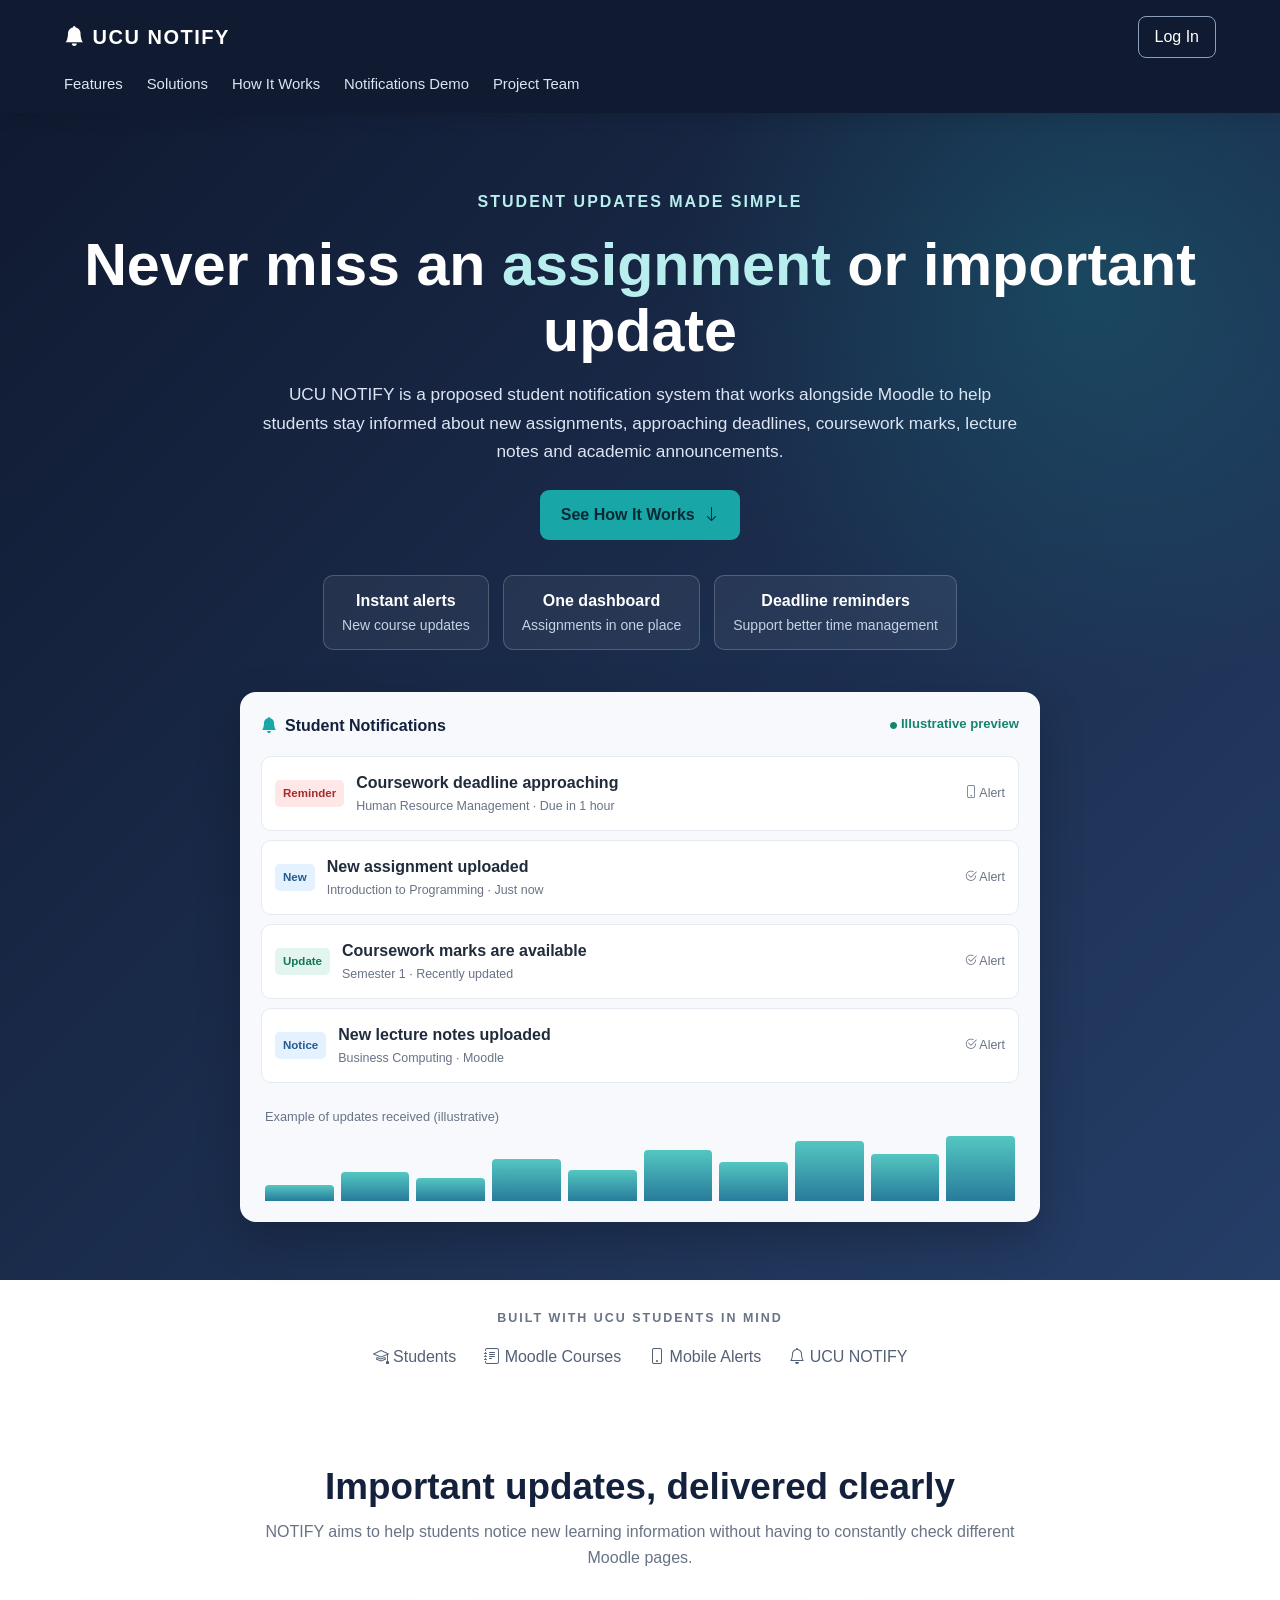
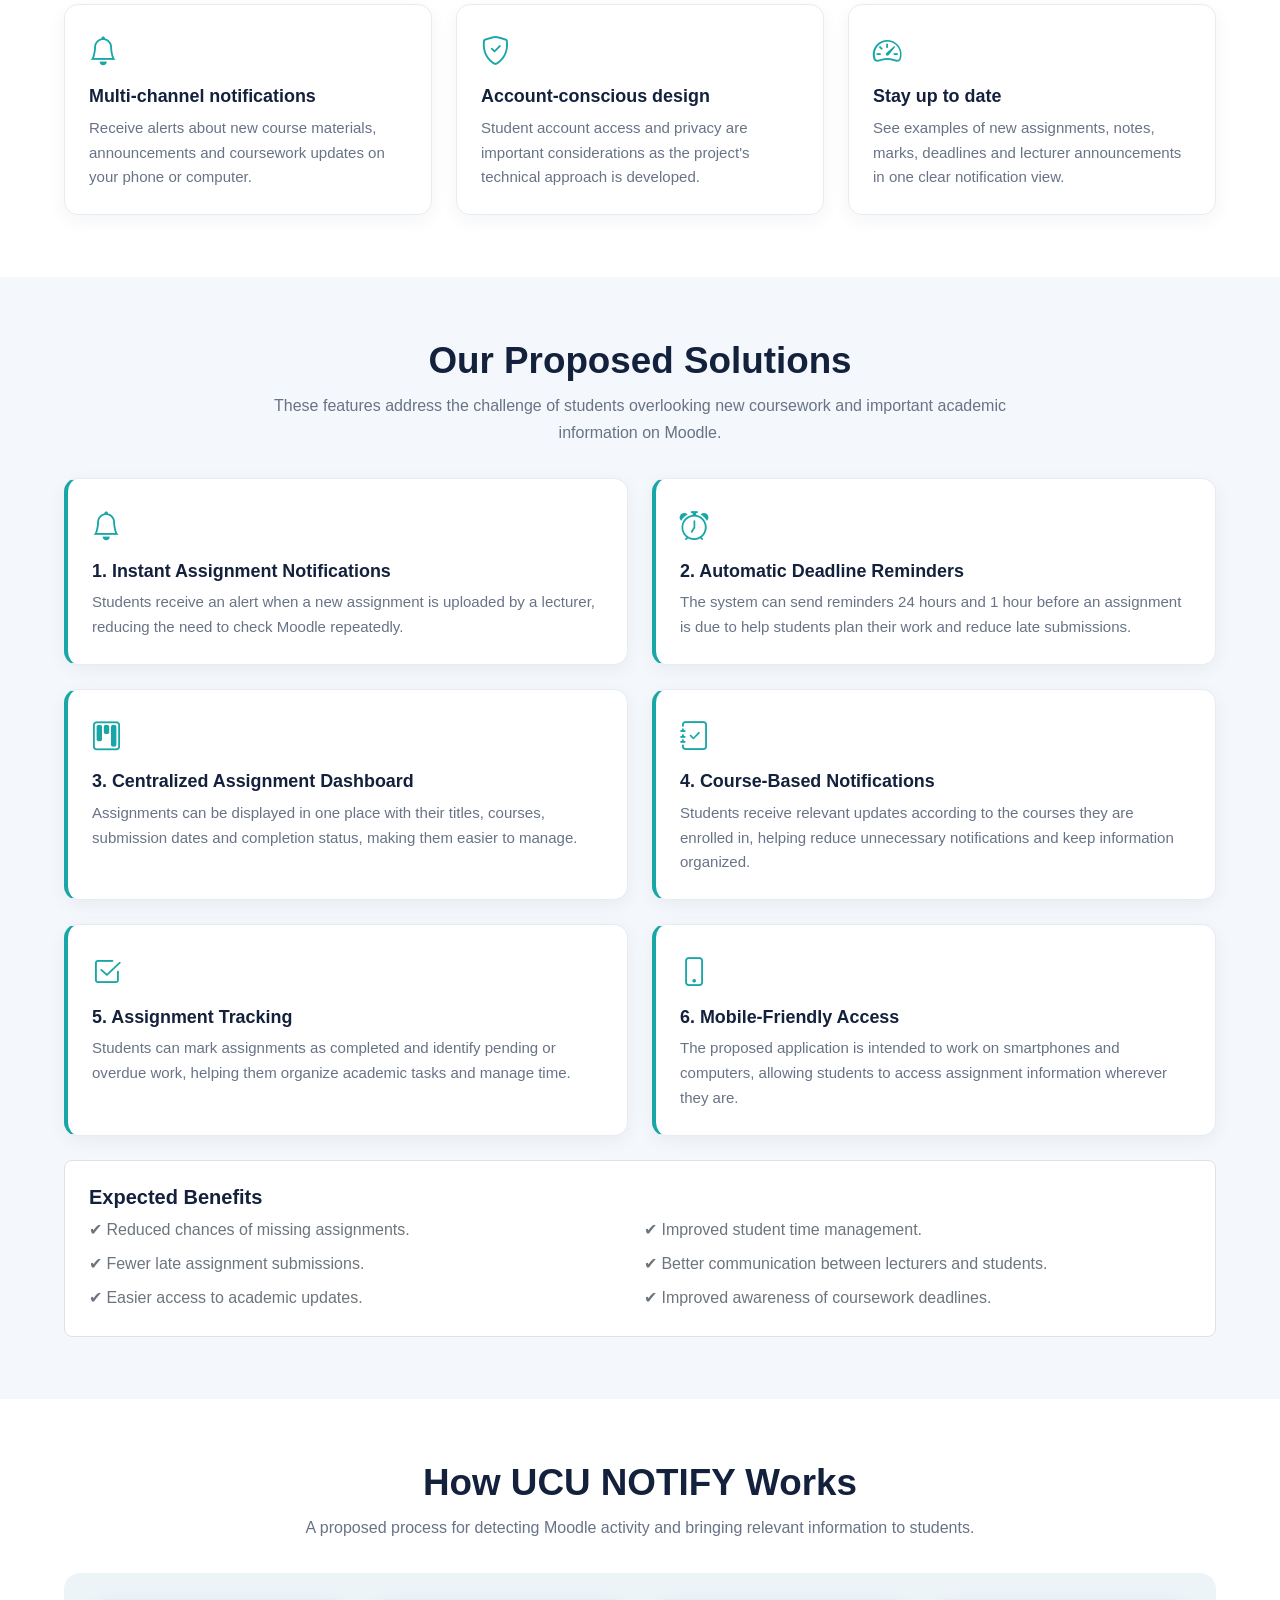
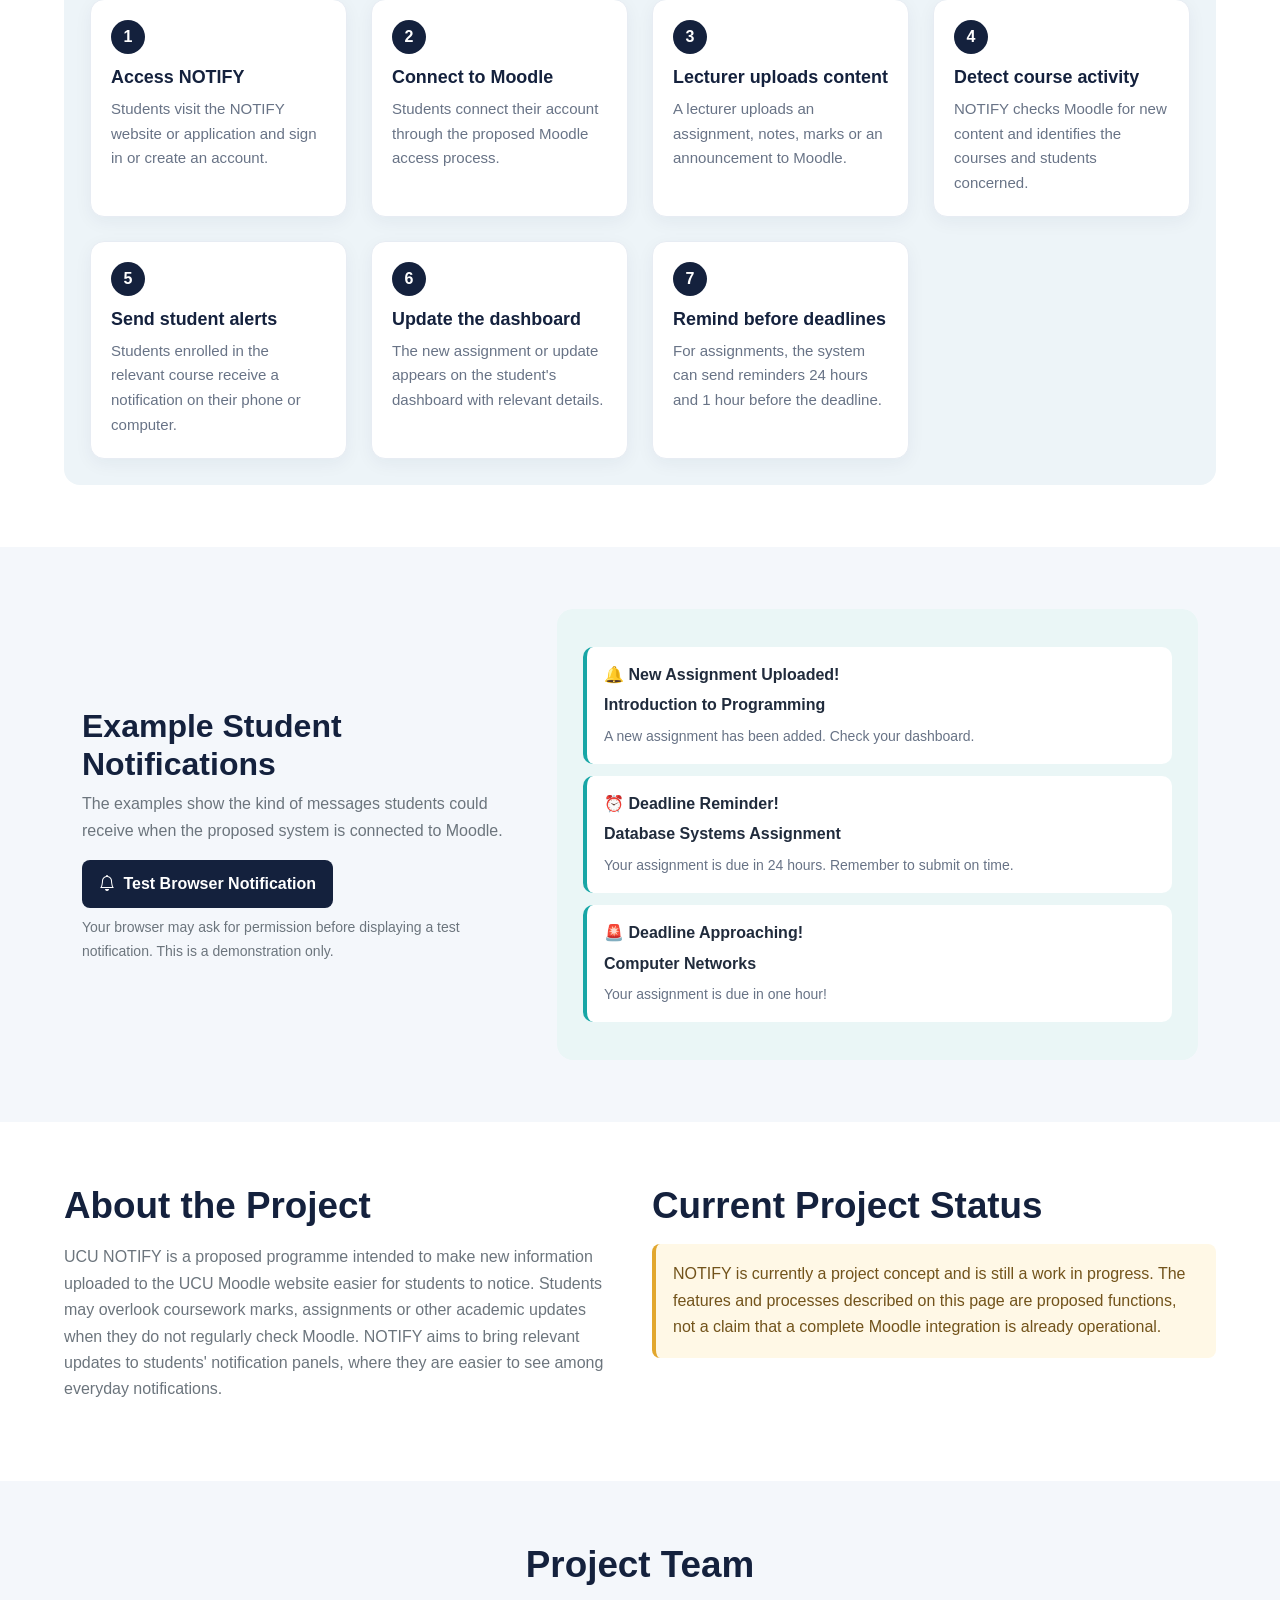
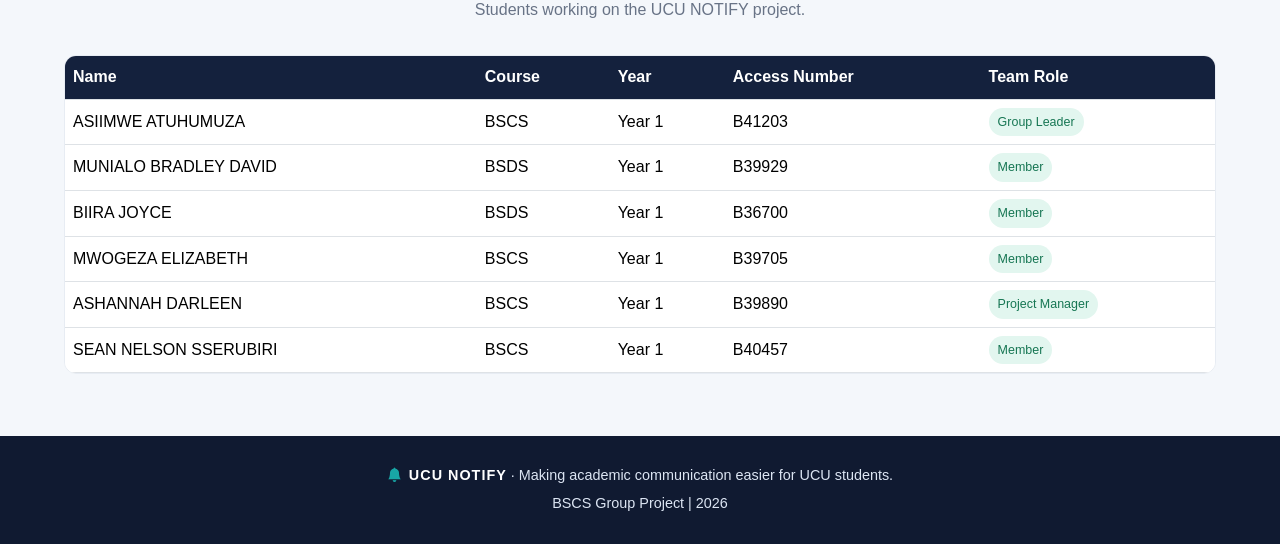
==== index.html @ d93206e1 "Revise index.html for project Updated the title and description meta tags, added new styles, and mod" ====
<!DOCTYPE html>
<html lang="en">
<head>
  <meta charset="UTF-8">
  <meta name="viewport" content="width=device-width, initial-scale=1.0">
  <meta name="description" content="UCU NOTIFY helps students stay informed about Moodle assignments, deadlines and academic updates.">
  <title>UCU NOTIFY | Student Updates</title>
  <link href="https://cdn.jsdelivr.net/npm/bootstrap@5.3.3/dist/css/bootstrap.min.css" rel="stylesheet">
  <link rel="stylesheet" href="https://cdn.jsdelivr.net/npm/bootstrap-icons@1.11.3/font/bootstrap-icons.min.css">
  <style>
    :root {
      --navy: #14213d;
      --navy-deep: #101a31;
      --teal: #18a6a6;
      --teal-light: #b9eeee;
      --purple: #6d4bd1;
      --ink: #202b3c;
      --muted: #687386;
      --pale: #f4f7fb;
      --white: #fff;
    }
    * { box-sizing: border-box; }
    html { scroll-behavior: smooth; }
    body {
      margin: 0;
      color: var(--ink);
      background: #fff;
      font-family: Arial, Helvetica, sans-serif;
      line-height: 1.65;
    }
    a { text-decoration: none; }
    .notify-nav {
      background: var(--navy-deep);
      color: white;
      padding: 16px max(5%, calc((100% - 1180px)/2));
      position: sticky;
      top: 0;
      z-index: 20;
      box-shadow: 0 4px 18px rgba(0,0,0,.12);
    }
    .brand { color: white; font-weight: 800; letter-spacing: 1.5px; font-size: 1.25rem; }
    .brand:hover { color: var(--teal-light); }
    .nav-links { display: flex; flex-wrap: wrap; gap: 8px 24px; padding-top: 13px; }
    .nav-links a { color: #dce5f3; font-size: .93rem; }
    .nav-links a:hover { color: var(--teal-light); }
    .login-button { color: white; border: 1px solid #8ca0bd; border-radius: 8px; }
    .login-button:hover { background: white; color: var(--navy); }
    .hero {
      color: white;
      padding: 76px 5% 58px;
      background: radial-gradient(circle at 85% 15%, rgba(24,166,166,.22), transparent 28%),
                  linear-gradient(135deg, var(--navy-deep), #253e67);
    }
    .hero h1 { font-size: clamp(2.2rem, 5vw, 3.7rem); font-weight: 800; line-height: 1.12; }
    .hero h1 span { color: var(--teal-light); }
    .hero-copy { max-width: 760px; color: #dce5f3; font-size: 1.08rem; }
    .hero-cta { background: var(--teal); color: #062a35; font-weight: 700; border-radius: 9px; padding: 12px 20px; }
    .hero-cta:hover { background: #8ce0df; color: #062a35; }
    .stats { display: flex; justify-content: center; flex-wrap: wrap; gap: 14px; margin-top: 35px; }
    .stat { min-width: 155px; padding: 12px 18px; border: 1px solid rgba(255,255,255,.2); border-radius: 10px; background: rgba(255,255,255,.06); }
    .stat strong, .stat small { display: block; }
    .stat small { color: #c5d2e4; }
    .dashboard {
      max-width: 800px; margin: 42px auto 0; padding: 20px; text-align: left;
      border: 1px solid rgba(255,255,255,.2); border-radius: 16px;
      background: #f7f9fc; color: var(--ink); box-shadow: 0 18px 45px rgba(0,0,0,.22);
    }
    .dashboard-top { display: flex; justify-content: space-between; gap: 12px; flex-wrap: wrap; margin-bottom: 16px; font-weight: 700; }
    .dashboard-title { color: var(--navy); }
    .healthy { color: #16856f; font-size: .82rem; }
    .alert-card { display: flex; align-items: center; gap: 12px; padding: 13px; margin: 9px 0; background: white; border: 1px solid #e6ebf2; border-radius: 10px; }
    .alert-badge { flex: 0 0 auto; padding: 4px 8px; border-radius: 5px; font-size: .72rem; font-weight: 700; }
    .badge-critical { background: #ffe7e7; color: #a52a2a; }
    .badge-info { background: #e4f1ff; color: #245b91; }
    .badge-new { background: #e2f6ef; color: #167653; }
    .alert-content { flex: 1; min-width: 0; }
    .alert-content strong, .alert-content small { display: block; }
    .alert-content small, .delivered { color: var(--muted); font-size: .78rem; }
    .chart-box { padding: 14px 4px 0; }
    .chart-label { color: var(--muted); font-size: .8rem; }
    .chart { height: 65px; display: flex; align-items: end; gap: 7px; margin-top: 9px; }
    .chart span { flex: 1; background: linear-gradient(180deg, #54c7c1, #277b9b); border-radius: 4px 4px 0 0; }
    .trusted { text-align: center; color: var(--muted); font-size: .78rem; letter-spacing: 2px; font-weight: 700; padding: 28px 10px 8px; }
    .trusted-logos { display: flex; justify-content: center; flex-wrap: wrap; gap: 28px; padding: 8px 15px 32px; color: #536176; }
    .section { padding: 62px 5%; }
    .section.alt { background: var(--pale); }
    .section-heading { max-width: 800px; margin: 0 auto 32px; text-align: center; }
    .section-heading h2 { color: var(--navy); font-weight: 800; font-size: clamp(1.7rem, 3vw, 2.3rem); }
    .section-heading p { color: var(--muted); margin: 10px auto 0; }
    .feature-card, .solution-card, .step-card {
      height: 100%; background: white; padding: 24px; border-radius: 14px;
      border: 1px solid #e7ecf3; box-shadow: 0 5px 18px rgba(22,40,70,.05);
    }
    .feature-icon, .solution-icon { color: var(--teal); font-size: 1.8rem; margin-bottom: 10px; }
    .feature-card h3, .solution-card h3, .step-card h3 { color: var(--navy); font-size: 1.12rem; font-weight: 700; }
    .feature-card p, .solution-card p, .step-card p { color: var(--muted); font-size: .94rem; margin-bottom: 0; }
    .solution-card { border-left: 4px solid var(--teal); }
    .how-panel { background: #edf4f8; border-radius: 16px; padding: 26px; }
    .step-card { padding: 20px; }
    .step-number { width: 34px; height: 34px; display: grid; place-items: center; border-radius: 50%; background: var(--navy); color: white; font-weight: 700; margin-bottom: 13px; }
    .demo-panel { background: #eaf6f6; padding: 26px; border-radius: 16px; }
    .demo-panel h2 { color: var(--navy); font-weight: 800; }
    .notification { background: white; padding: 15px 17px; border-radius: 10px; margin: 12px 0; border-left: 4px solid var(--teal); }
    .notification p { margin: 4px 0; font-weight: 700; }
    .notification small { color: var(--muted); }
    .demo-button { background: var(--navy); color: white; border: 0; border-radius: 8px; padding: 11px 17px; font-weight: 700; }
    .demo-button:hover { background: var(--teal); color: #082a34; }
    .current-note { background: #fff8e6; border-left: 4px solid #e2a72e; border-radius: 8px; padding: 17px; color: #72531b; }
    .student-table { background: white; border-radius: 12px; overflow: hidden; border: 1px solid #e7ecf3; }
    .student-table thead th { background: var(--navy); color: white; white-space: nowrap; }
    .status-pill { display: inline-block; padding: 4px 9px; background: #e2f6ef; color: #167653; border-radius: 20px; font-size: .78rem; }
    footer { background: var(--navy-deep); color: #dce5f3; text-align: center; padding: 28px 5%; font-size: .9rem; }
    footer strong { color: white; letter-spacing: 1px; }
    @media (max-width: 600px) {
      .notify-nav { position: static; }
      .nav-links { gap: 8px 14px; }
      .hero { padding-top: 52px; }
      .alert-card { align-items: flex-start; }
      .delivered { display: none; }
      .dashboard { padding: 13px; }
    }
  </style>
</head>
<body>
  <header class="notify-nav">
    <div class="d-flex justify-content-between align-items-center flex-wrap gap-2">
      <a class="brand" href="#" aria-label="Notify home"><i class="bi bi-bell-fill"></i> UCU NOTIFY</a>
      <div class="nav-actions d-flex gap-2">
        <a href="login.html" class="btn login-button px-3 py-2">Log In</a>
      </div>
    </div>
    <nav aria-label="Main navigation">
      <ul class="nav-links list-unstyled mb-0">
        <li><a href="#features">Features</a></li>
        <li><a href="#solutions">Solutions</a></li>
        <li><a href="#how-it-works">How It Works</a></li>
        <li><a href="#notifications">Notifications Demo</a></li>
        <li><a href="#team">Project Team</a></li>
      </ul>
    </nav>
  </header>

  <main>
    <section class="hero text-center">
      <div class="container">
        <p class="text-uppercase fw-bold mb-3" style="color:var(--teal-light);letter-spacing:2px;">Student updates made simple</p>
        <h1>Never miss an <span>assignment</span> or important update</h1>
        <p class="hero-copy mt-3 mx-auto">UCU NOTIFY is a proposed student notification system that works alongside Moodle to help students stay informed about new assignments, approaching deadlines, coursework marks, lecture notes and academic announcements.</p>
        <div class="d-flex flex-wrap gap-3 mt-4 justify-content-center">
          <a href="#how-it-works" class="btn hero-cta">See How It Works <i class="bi bi-arrow-down ms-1"></i></a>
        </div>
        <div class="stats">
          <div class="stat"><strong>Instant alerts</strong><small>New course updates</small></div>
          <div class="stat"><strong>One dashboard</strong><small>Assignments in one place</small></div>
          <div class="stat"><strong>Deadline reminders</strong><small>Support better time management</small></div>
        </div>

        <div class="dashboard" aria-label="Illustrative student notifications dashboard">
          <div class="dashboard-top">
            <span class="dashboard-title"><i class="bi bi-bell-fill me-2" style="color:var(--teal);"></i>Student Notifications</span>
            <span class="healthy"><i class="bi bi-circle-fill" style="font-size:7px;"></i> Illustrative preview</span>
          </div>
          <div class="alert-card">
            <span class="alert-badge badge-critical">Reminder</span>
            <div class="alert-content"><strong>Coursework deadline approaching</strong><small>Human Resource Management · Due in 1 hour</small></div>
            <span class="delivered"><i class="bi bi-phone"></i> Alert</span>
          </div>
          <div class="alert-card">
            <span class="alert-badge badge-info">New</span>
            <div class="alert-content"><strong>New assignment uploaded</strong><small>Introduction to Programming · Just now</small></div>
            <span class="delivered"><i class="bi bi-check2-circle"></i> Alert</span>
          </div>
          <div class="alert-card">
            <span class="alert-badge badge-new">Update</span>
            <div class="alert-content"><strong>Coursework marks are available</strong><small>Semester 1 · Recently updated</small></div>
            <span class="delivered"><i class="bi bi-check2-circle"></i> Alert</span>
          </div>
          <div class="alert-card">
            <span class="alert-badge badge-info">Notice</span>
            <div class="alert-content"><strong>New lecture notes uploaded</strong><small>Business Computing · Moodle</small></div>
            <span class="delivered"><i class="bi bi-check2-circle"></i> Alert</span>
          </div>
          <div class="chart-box">
            <div class="chart-label">Example of updates received (illustrative)</div>
            <div class="chart" aria-hidden="true">
              <span style="height:25%"></span><span style="height:45%"></span><span style="height:35%"></span><span style="height:65%"></span><span style="height:48%"></span><span style="height:78%"></span><span style="height:60%"></span><span style="height:92%"></span><span style="height:72%"></span><span style="height:100%"></span>
            </div>
          </div>
        </div>
      </div>
    </section>

    <div class="trusted">BUILT WITH UCU STUDENTS IN MIND</div>
    <div class="trusted-logos">
      <span><i class="bi bi-mortarboard"></i> Students</span>
      <span><i class="bi bi-journal-text"></i> Moodle Courses</span>
      <span><i class="bi bi-phone"></i> Mobile Alerts</span>
      <span><i class="bi bi-bell"></i> UCU NOTIFY</span>
    </div>

    <section class="section" id="features">
      <div class="section-heading">
        <h2>Important updates, delivered clearly</h2>
        <p>NOTIFY aims to help students notice new learning information without having to constantly check different Moodle pages.</p>
      </div>
      <div class="row g-4">
        <div class="col-md-4"><article class="feature-card"><div class="feature-icon"><i class="bi bi-bell"></i></div><h3>Multi-channel notifications</h3><p>Receive alerts about new course materials, announcements and coursework updates on your phone or computer.</p></article></div>
        <div class="col-md-4"><article class="feature-card"><div class="feature-icon"><i class="bi bi-shield-check"></i></div><h3>Account-conscious design</h3><p>Student account access and privacy are important considerations as the project's technical approach is developed.</p></article></div>
        <div class="col-md-4"><article class="feature-card"><div class="feature-icon"><i class="bi bi-speedometer2"></i></div><h3>Stay up to date</h3><p>See examples of new assignments, notes, marks, deadlines and lecturer announcements in one clear notification view.</p></article></div>
      </div>
    </section>

    <section class="section alt" id="solutions">
      <div class="section-heading">
        <h2>Our Proposed Solutions</h2>
        <p>These features address the challenge of students overlooking new coursework and important academic information on Moodle.</p>
      </div>
      <div class="row g-4">
        <div class="col-md-6"><article class="solution-card"><div class="solution-icon"><i class="bi bi-bell"></i></div><h3>1. Instant Assignment Notifications</h3><p>Students receive an alert when a new assignment is uploaded by a lecturer, reducing the need to check Moodle repeatedly.</p></article></div>
        <div class="col-md-6"><article class="solution-card"><div class="solution-icon"><i class="bi bi-alarm"></i></div><h3>2. Automatic Deadline Reminders</h3><p>The system can send reminders 24 hours and 1 hour before an assignment is due to help students plan their work and reduce late submissions.</p></article></div>
        <div class="col-md-6"><article class="solution-card"><div class="solution-icon"><i class="bi bi-kanban"></i></div><h3>3. Centralized Assignment Dashboard</h3><p>Assignments can be displayed in one place with their titles, courses, submission dates and completion status, making them easier to manage.</p></article></div>
        <div class="col-md-6"><article class="solution-card"><div class="solution-icon"><i class="bi bi-journal-check"></i></div><h3>4. Course-Based Notifications</h3><p>Students receive relevant updates according to the courses they are enrolled in, helping reduce unnecessary notifications and keep information organized.</p></article></div>
        <div class="col-md-6"><article class="solution-card"><div class="solution-icon"><i class="bi bi-check2-square"></i></div><h3>5. Assignment Tracking</h3><p>Students can mark assignments as completed and identify pending or overdue work, helping them organize academic tasks and manage time.</p></article></div>
        <div class="col-md-6"><article class="solution-card"><div class="solution-icon"><i class="bi bi-phone"></i></div><h3>6. Mobile-Friendly Access</h3><p>The proposed application is intended to work on smartphones and computers, allowing students to access assignment information wherever they are.</p></article></div>
      </div>
      <div class="mt-4 p-4 rounded-3 bg-white border">
        <h3 class="h5 fw-bold" style="color:var(--navy)">Expected Benefits</h3>
        <div class="row g-2 text-secondary">
          <div class="col-md-6">✔ Reduced chances of missing assignments.</div>
          <div class="col-md-6">✔ Improved student time management.</div>
          <div class="col-md-6">✔ Fewer late assignment submissions.</div>
          <div class="col-md-6">✔ Better communication between lecturers and students.</div>
          <div class="col-md-6">✔ Easier access to academic updates.</div>
          <div class="col-md-6">✔ Improved awareness of coursework deadlines.</div>
        </div>
      </div>
    </section>

    <section class="section" id="how-it-works">
      <div class="section-heading">
        <h2>How UCU NOTIFY Works</h2>
        <p>A proposed process for detecting Moodle activity and bringing relevant information to students.</p>
      </div>
      <div class="how-panel">
        <div class="row g-4">
          <div class="col-md-4 col-lg-3"><div class="step-card"><div class="step-number">1</div><h3>Access NOTIFY</h3><p>Students visit the NOTIFY website or application and sign in or create an account.</p></div></div>
          <div class="col-md-4 col-lg-3"><div class="step-card"><div class="step-number">2</div><h3>Connect to Moodle</h3><p>Students connect their account through the proposed Moodle access process.</p></div></div>
          <div class="col-md-4 col-lg-3"><div class="step-card"><div class="step-number">3</div><h3>Lecturer uploads content</h3><p>A lecturer uploads an assignment, notes, marks or an announcement to Moodle.</p></div></div>
          <div class="col-md-4 col-lg-3"><div class="step-card"><div class="step-number">4</div><h3>Detect course activity</h3><p>NOTIFY checks Moodle for new content and identifies the courses and students concerned.</p></div></div>
          <div class="col-md-4 col-lg-3"><div class="step-card"><div class="step-number">5</div><h3>Send student alerts</h3><p>Students enrolled in the relevant course receive a notification on their phone or computer.</p></div></div>
          <div class="col-md-4 col-lg-3"><div class="step-card"><div class="step-number">6</div><h3>Update the dashboard</h3><p>The new assignment or update appears on the student's dashboard with relevant details.</p></div></div>
          <div class="col-md-4 col-lg-3"><div class="step-card"><div class="step-number">7</div><h3>Remind before deadlines</h3><p>For assignments, the system can send reminders 24 hours and 1 hour before the deadline.</p></div></div>
        </div>
      </div>
    </section>

    <section class="section alt" id="notifications">
      <div class="container">
        <div class="row g-4 align-items-center">
          <div class="col-lg-5">
            <h2 class="fw-bold" style="color:var(--navy)">Example Student Notifications</h2>
            <p class="text-secondary">The examples show the kind of messages students could receive when the proposed system is connected to Moodle.</p>
            <button class="demo-button" type="button" onclick="testNotification()"><i class="bi bi-bell me-1"></i> Test Browser Notification</button>
            <p class="small text-secondary mt-2 mb-0">Your browser may ask for permission before displaying a test notification. This is a demonstration only.</p>
          </div>
          <div class="col-lg-7">
            <div class="demo-panel">
              <div class="notification"><strong>🔔 New Assignment Uploaded!</strong><p>Introduction to Programming</p><small>A new assignment has been added. Check your dashboard.</small></div>
              <div class="notification"><strong>⏰ Deadline Reminder!</strong><p>Database Systems Assignment</p><small>Your assignment is due in 24 hours. Remember to submit on time.</small></div>
              <div class="notification"><strong>🚨 Deadline Approaching!</strong><p>Computer Networks</p><small>Your assignment is due in one hour!</small></div>
            </div>
          </div>
        </div>
      </div>
    </section>

    <section class="section" id="about">
      <div class="row g-4 align-items-start">
        <div class="col-lg-6">
          <div class="section-heading text-start mb-3"><h2>About the Project</h2></div>
          <p class="text-secondary">UCU NOTIFY is a proposed programme intended to make new information uploaded to the UCU Moodle website easier for students to notice. Students may overlook coursework marks, assignments or other academic updates when they do not regularly check Moodle. NOTIFY aims to bring relevant updates to students' notification panels, where they are easier to see among everyday notifications.</p>
        </div>
        <div class="col-lg-6">
          <div class="section-heading text-start mb-3"><h2>Current Project Status</h2></div>
          <div class="current-note">NOTIFY is currently a project concept and is still a work in progress. The features and processes described on this page are proposed functions, not a claim that a complete Moodle integration is already operational.</div>
        </div>
      </div>
    </section>

    <section class="section alt" id="team">
      <div class="section-heading"><h2>Project Team</h2><p>Students working on the UCU NOTIFY project.</p></div>
      <div class="student-table table-responsive">
        <table class="table table-hover align-middle mb-0">
          <thead><tr><th>Name</th><th>Course</th><th>Year</th><th>Access Number</th><th>Team Role</th></tr></thead>
          <tbody>
            <tr><td>ASIIMWE ATUHUMUZA</td><td>BSCS</td><td>Year 1</td><td>B41203</td><td><span class="status-pill">Group Leader</span></td></tr>
            <tr><td>MUNIALO BRADLEY DAVID</td><td>BSDS</td><td>Year 1</td><td>B39929</td><td><span class="status-pill">Member</span></td></tr>
            <tr><td>BIIRA JOYCE</td><td>BSDS</td><td>Year 1</td><td>B36700</td><td><span class="status-pill">Member</span></td></tr>
            <tr><td>MWOGEZA ELIZABETH</td><td>BSCS</td><td>Year 1</td><td>B39705</td><td><span class="status-pill">Member</span></td></tr>
            <tr><td>ASHANNAH DARLEEN</td><td>BSCS</td><td>Year 1</td><td>B39890</td><td><span class="status-pill">Project Manager</span></td></tr>
            <tr><td>SEAN NELSON SSERUBIRI</td><td>BSCS</td><td>Year 1</td><td>B40457</td><td><span class="status-pill">Member</span></td></tr>
          </tbody>
        </table>
      </div>
    </section>
  </main>

  <footer>
    <p class="mb-1"><i class="bi bi-bell-fill me-2" style="color:var(--teal);"></i><strong>UCU NOTIFY</strong> · Making academic communication easier for UCU students.</p>
    <p class="mb-0">BSCS Group Project | 2026</p>
  </footer>

  <script>
    function testNotification() {
      if (!("Notification" in window)) {
        alert("Your browser does not support browser notifications.");
        return;
      }

      if (Notification.permission === "granted") {
        new Notification("UCU NOTIFY", {
          body: "Your assignment has been uploaded!"
        });
      } else if (Notification.permission !== "denied") {
        Notification.requestPermission().then(permission => {
          if (permission === "granted") {
            new Notification("UCU NOTIFY", {
              body: "Your assignment has been uploaded!"
            });
          } else {
            alert("Please allow notifications in your browser to see the test alert.");
          }
        });
      } else {
        alert("Notifications are blocked in your browser settings.");
      }
    }
  </script>
</body>
</html>
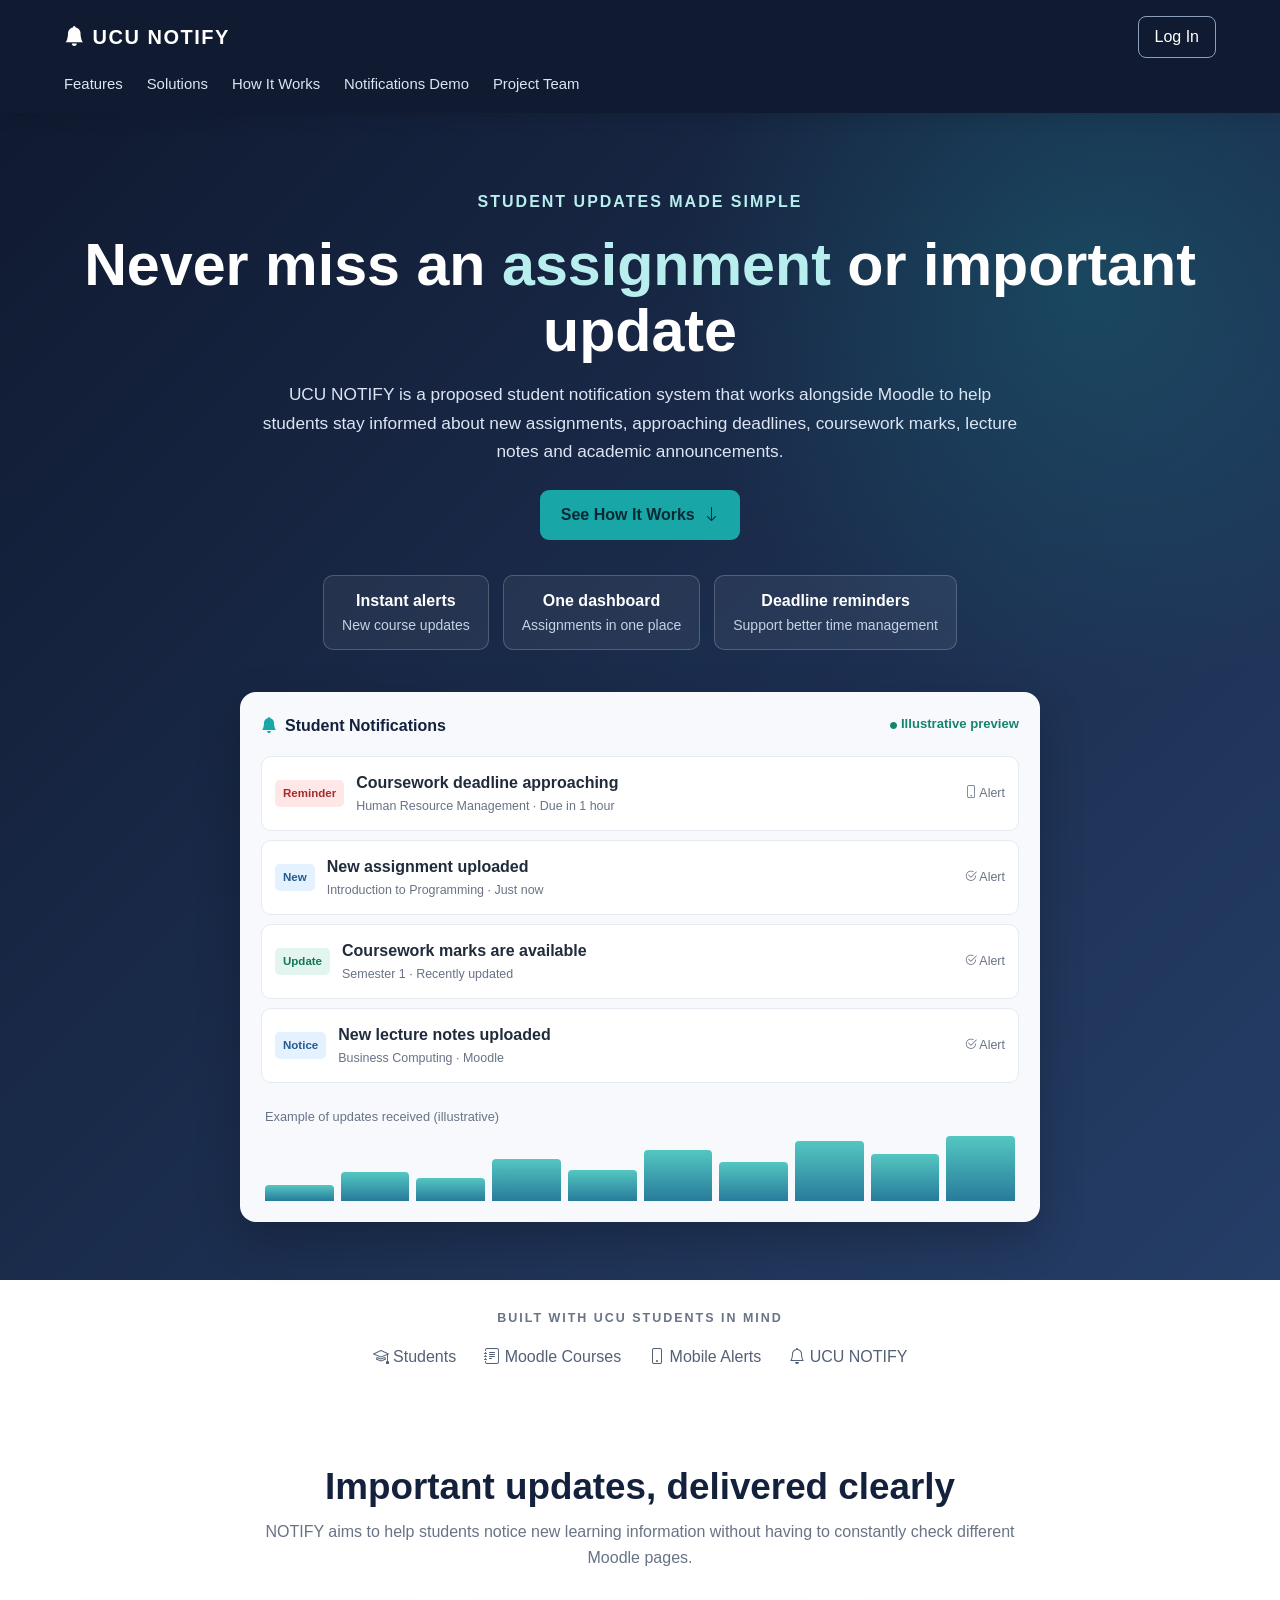
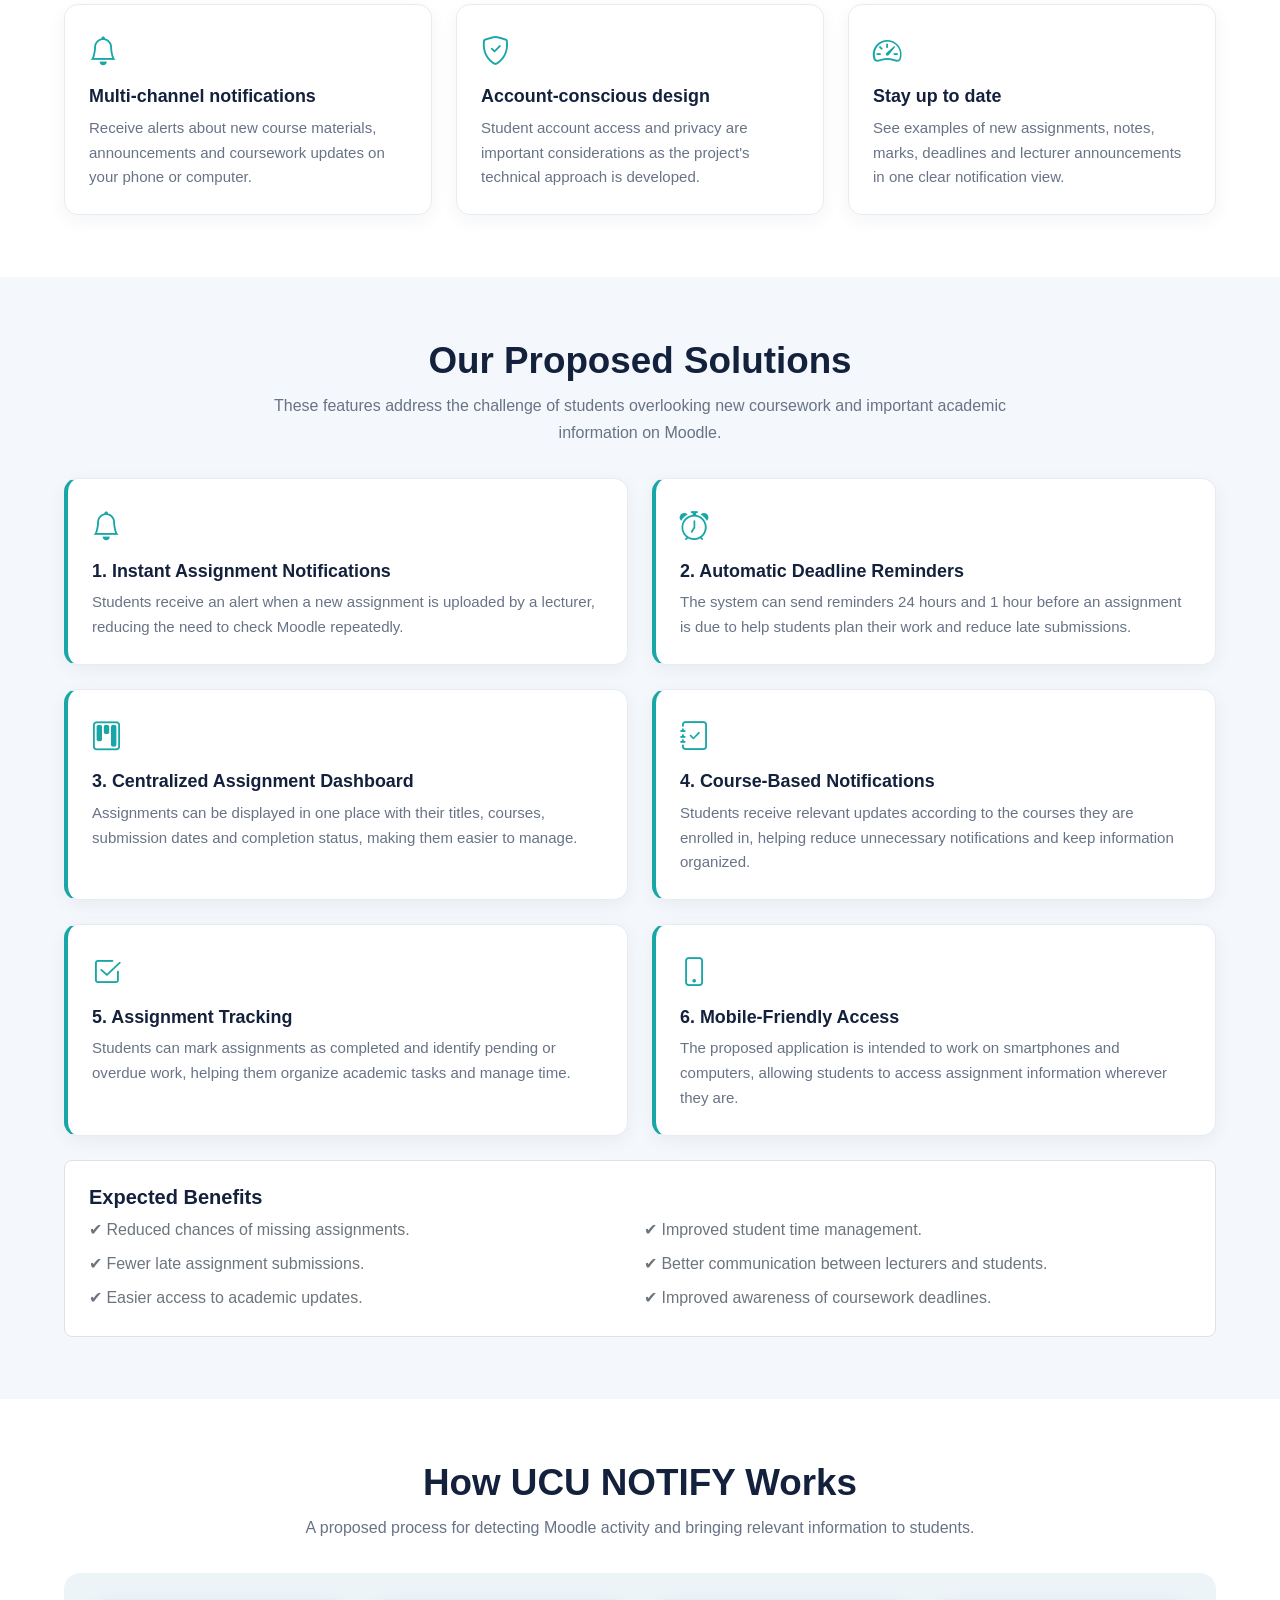
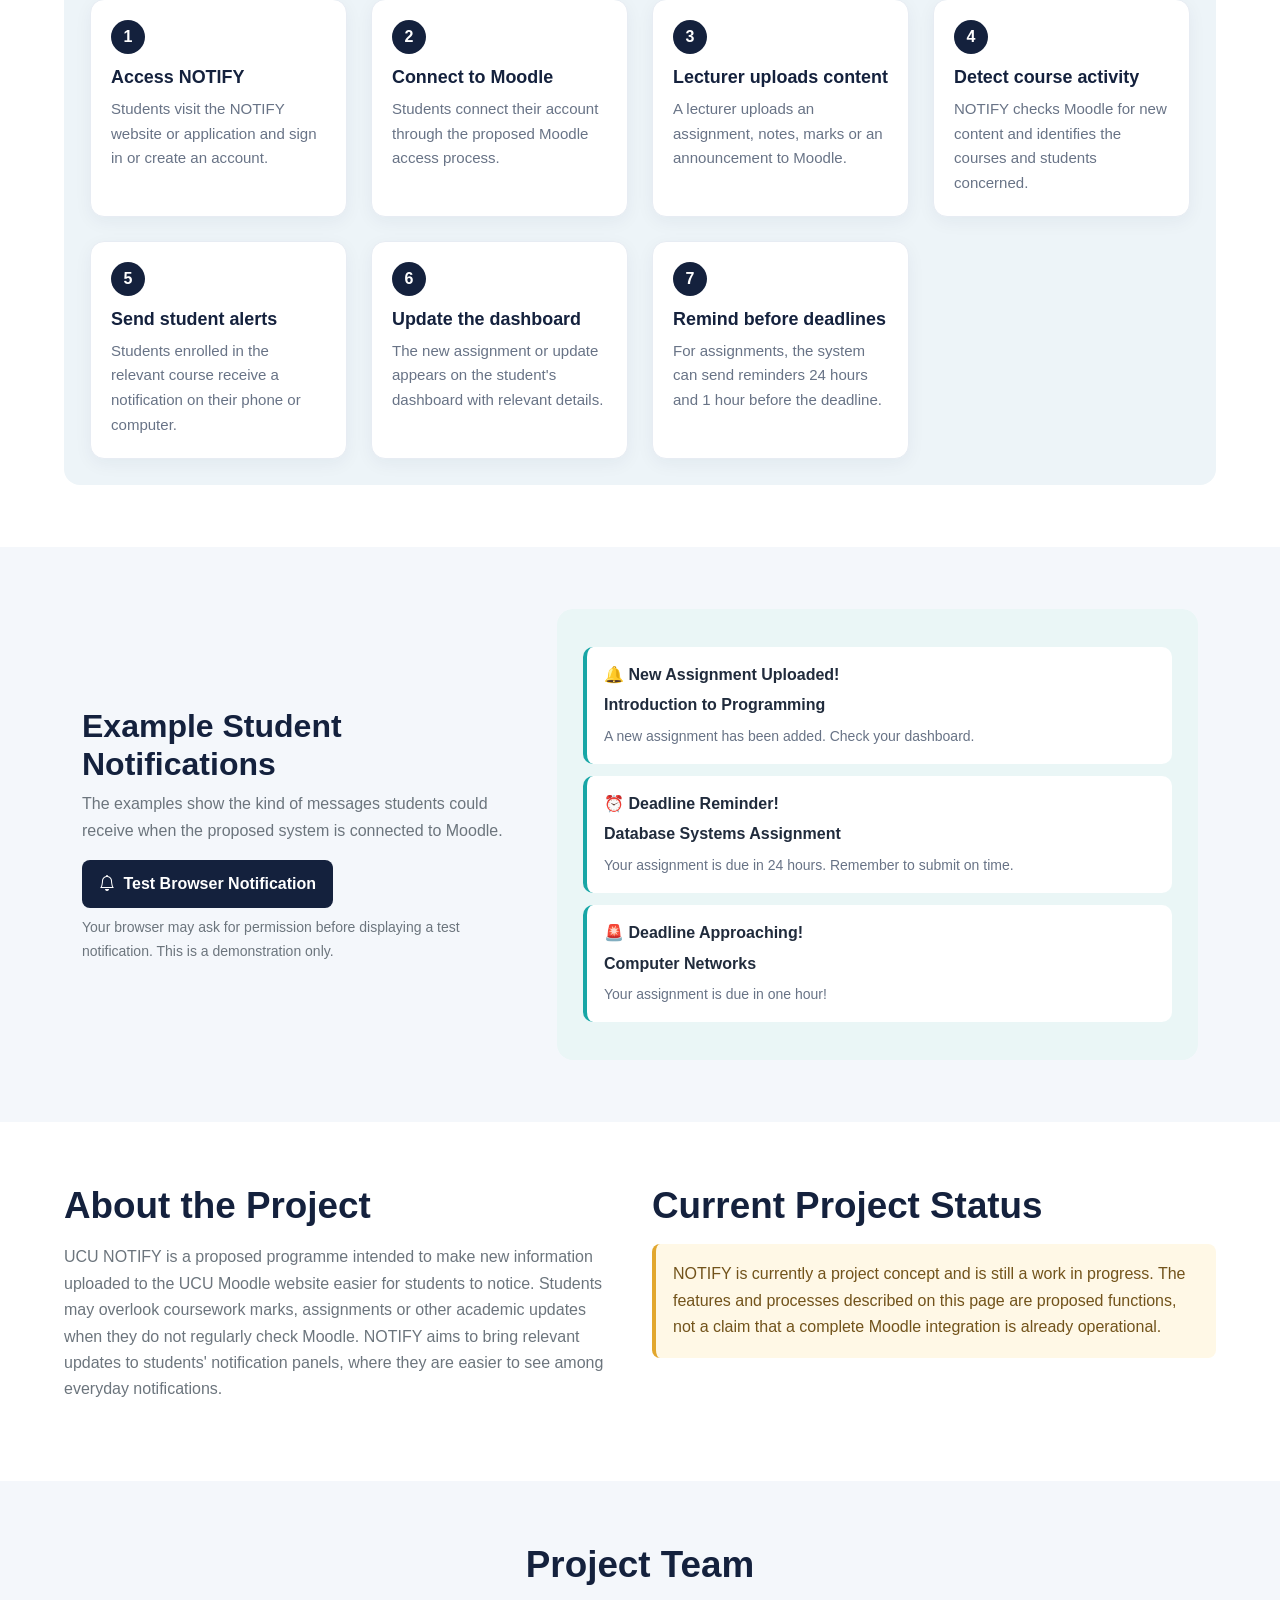
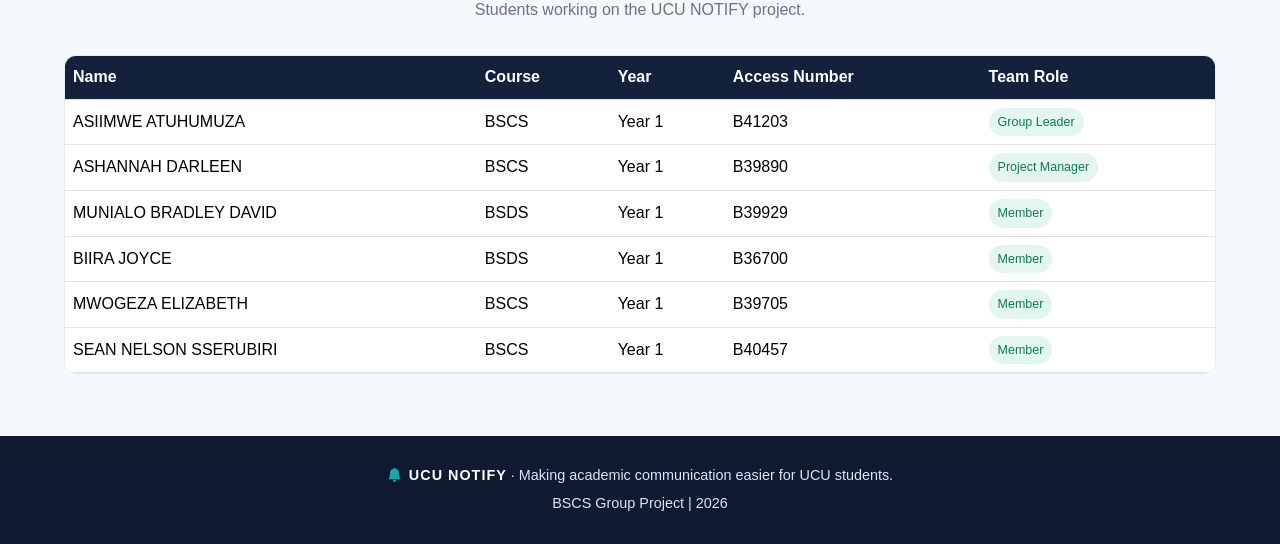
==== commit 236dbc6a: "correct duplicate entry" ====
--- a/index.html
+++ b/index.html
@@ -294,10 +294,10 @@
           <thead><tr><th>Name</th><th>Course</th><th>Year</th><th>Access Number</th><th>Team Role</th></tr></thead>
           <tbody>
             <tr><td>ASIIMWE ATUHUMUZA</td><td>BSCS</td><td>Year 1</td><td>B41203</td><td><span class="status-pill">Group Leader</span></td></tr>
+            <tr><td>ASHANNAH DARLEEN</td><td>BSCS</td><td>Year 1</td><td>B39890</td><td><span class="status-pill">Project Manager</span></td></tr>
             <tr><td>MUNIALO BRADLEY DAVID</td><td>BSDS</td><td>Year 1</td><td>B39929</td><td><span class="status-pill">Member</span></td></tr>
             <tr><td>BIIRA JOYCE</td><td>BSDS</td><td>Year 1</td><td>B36700</td><td><span class="status-pill">Member</span></td></tr>
             <tr><td>MWOGEZA ELIZABETH</td><td>BSCS</td><td>Year 1</td><td>B39705</td><td><span class="status-pill">Member</span></td></tr>
-            <tr><td>ASHANNAH DARLEEN</td><td>BSCS</td><td>Year 1</td><td>B39890</td><td><span class="status-pill">Project Manager</span></td></tr>
             <tr><td>SEAN NELSON SSERUBIRI</td><td>BSCS</td><td>Year 1</td><td>B40457</td><td><span class="status-pill">Member</span></td></tr>
           </tbody>
         </table>
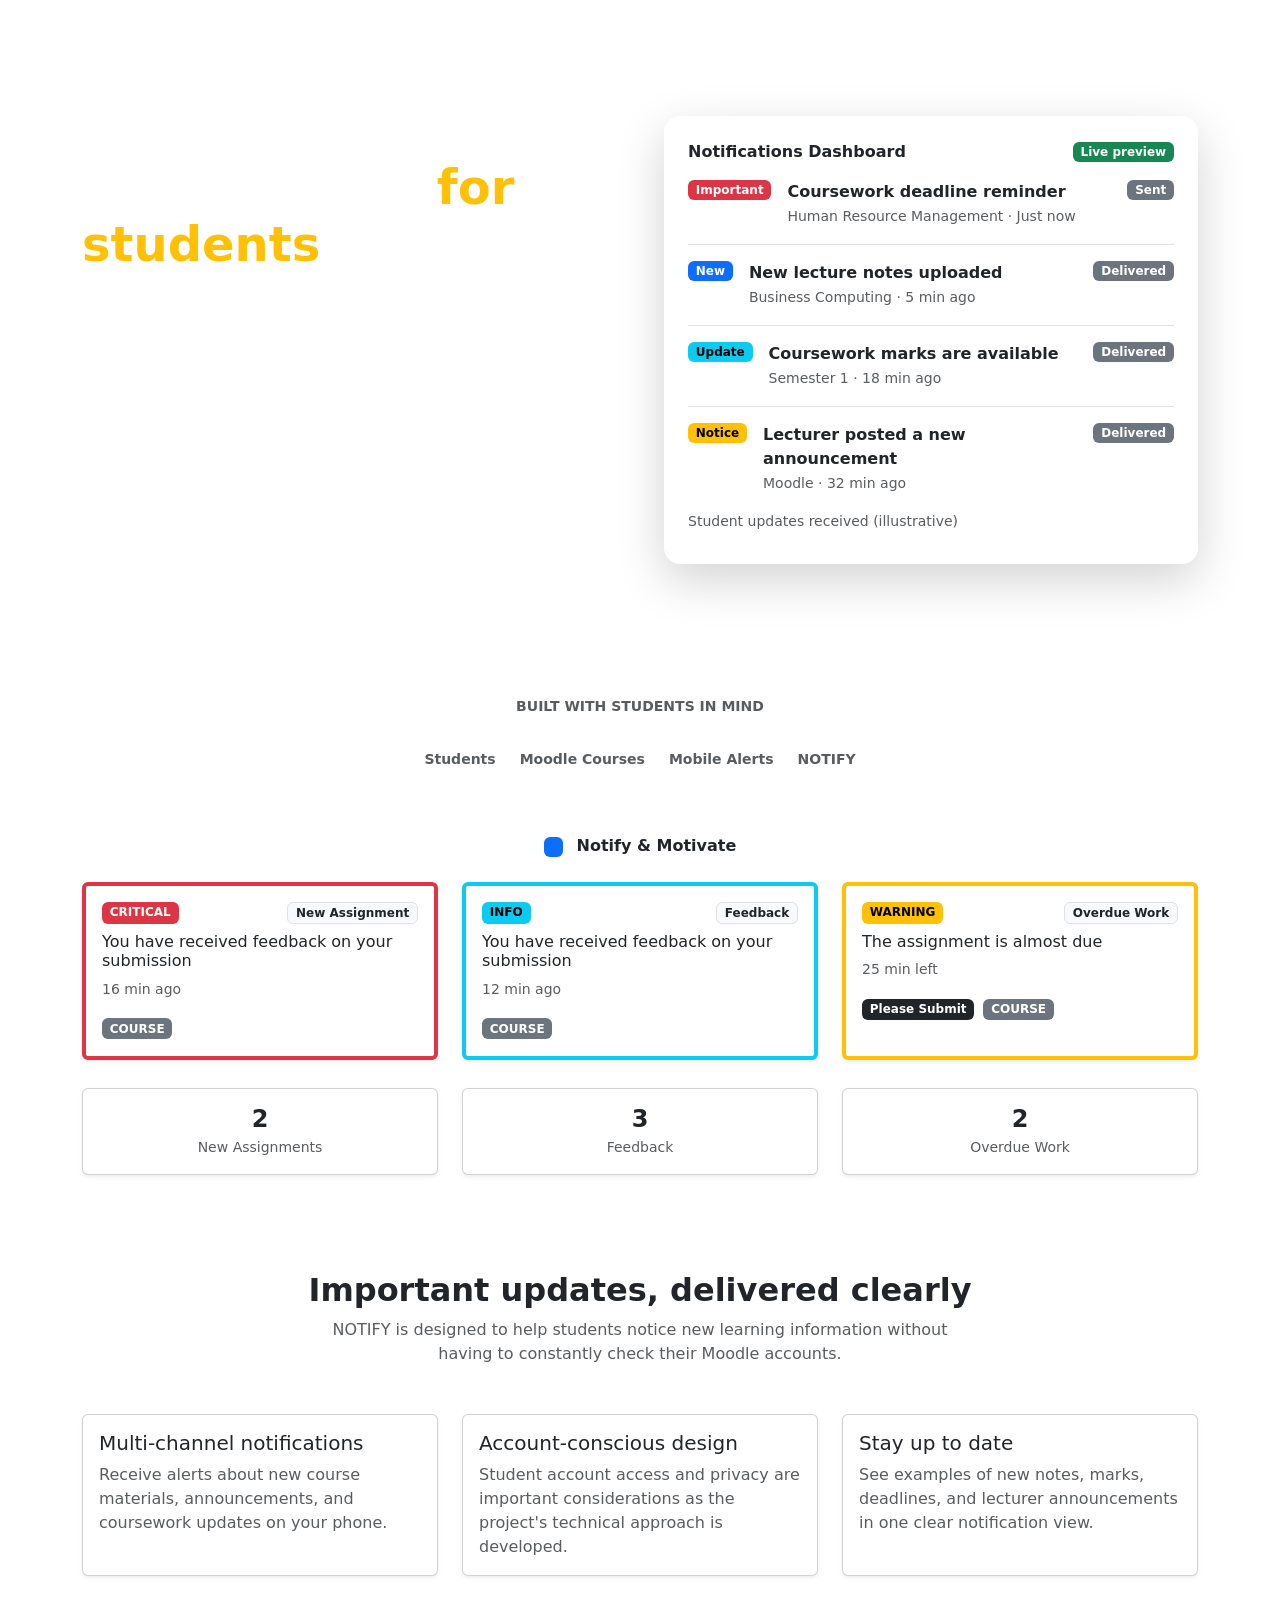
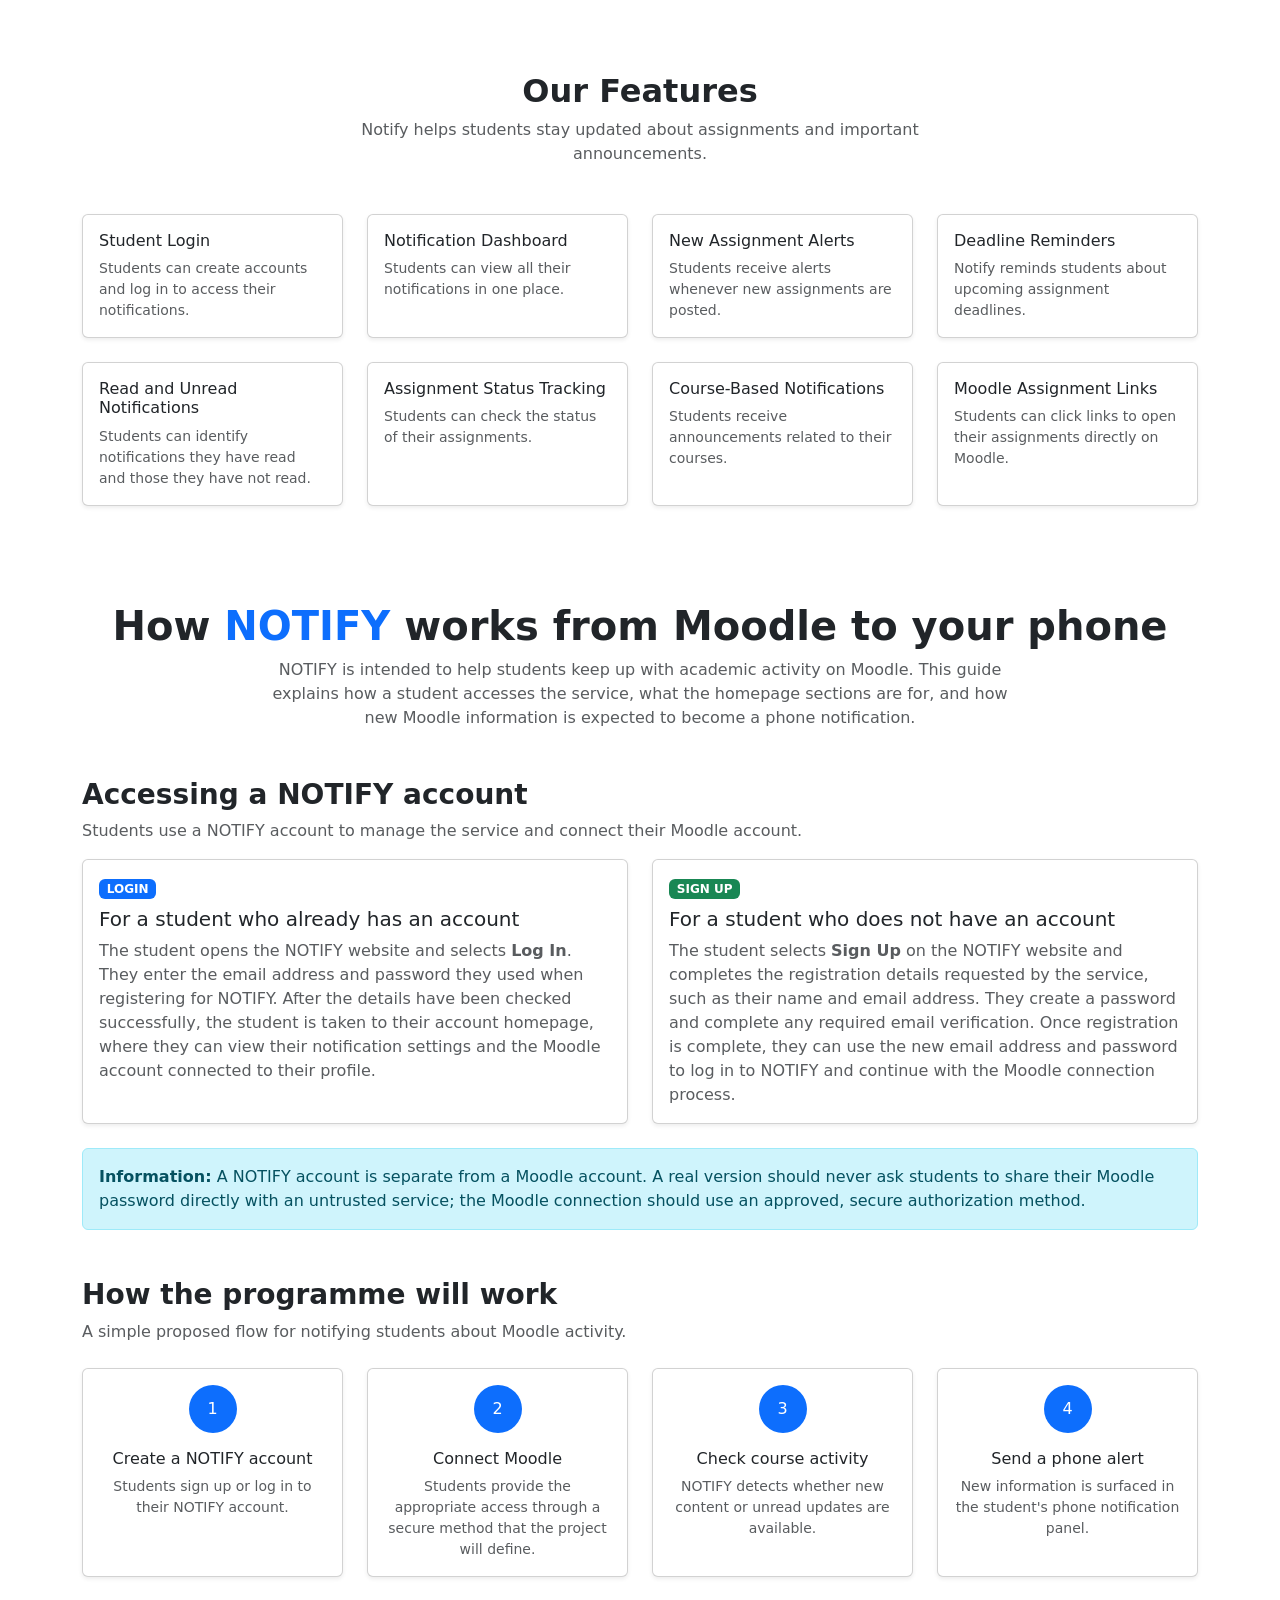
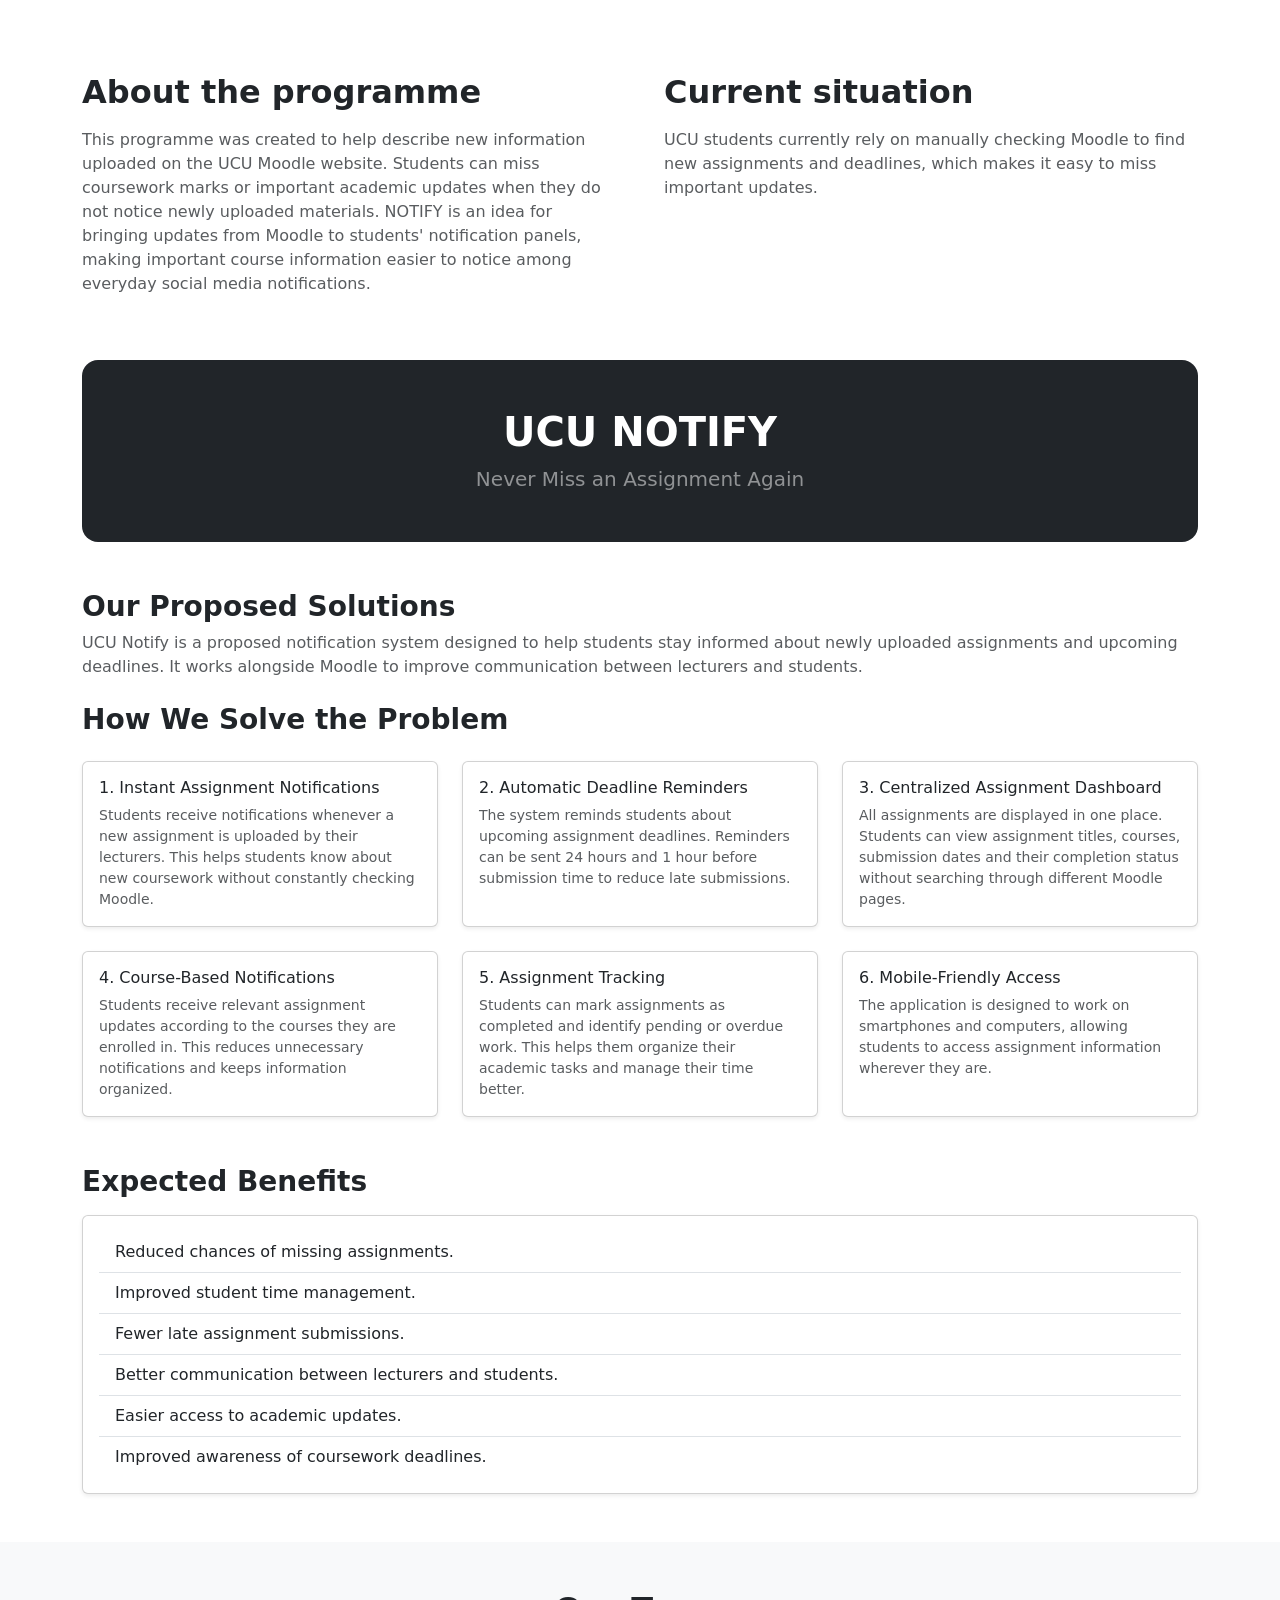
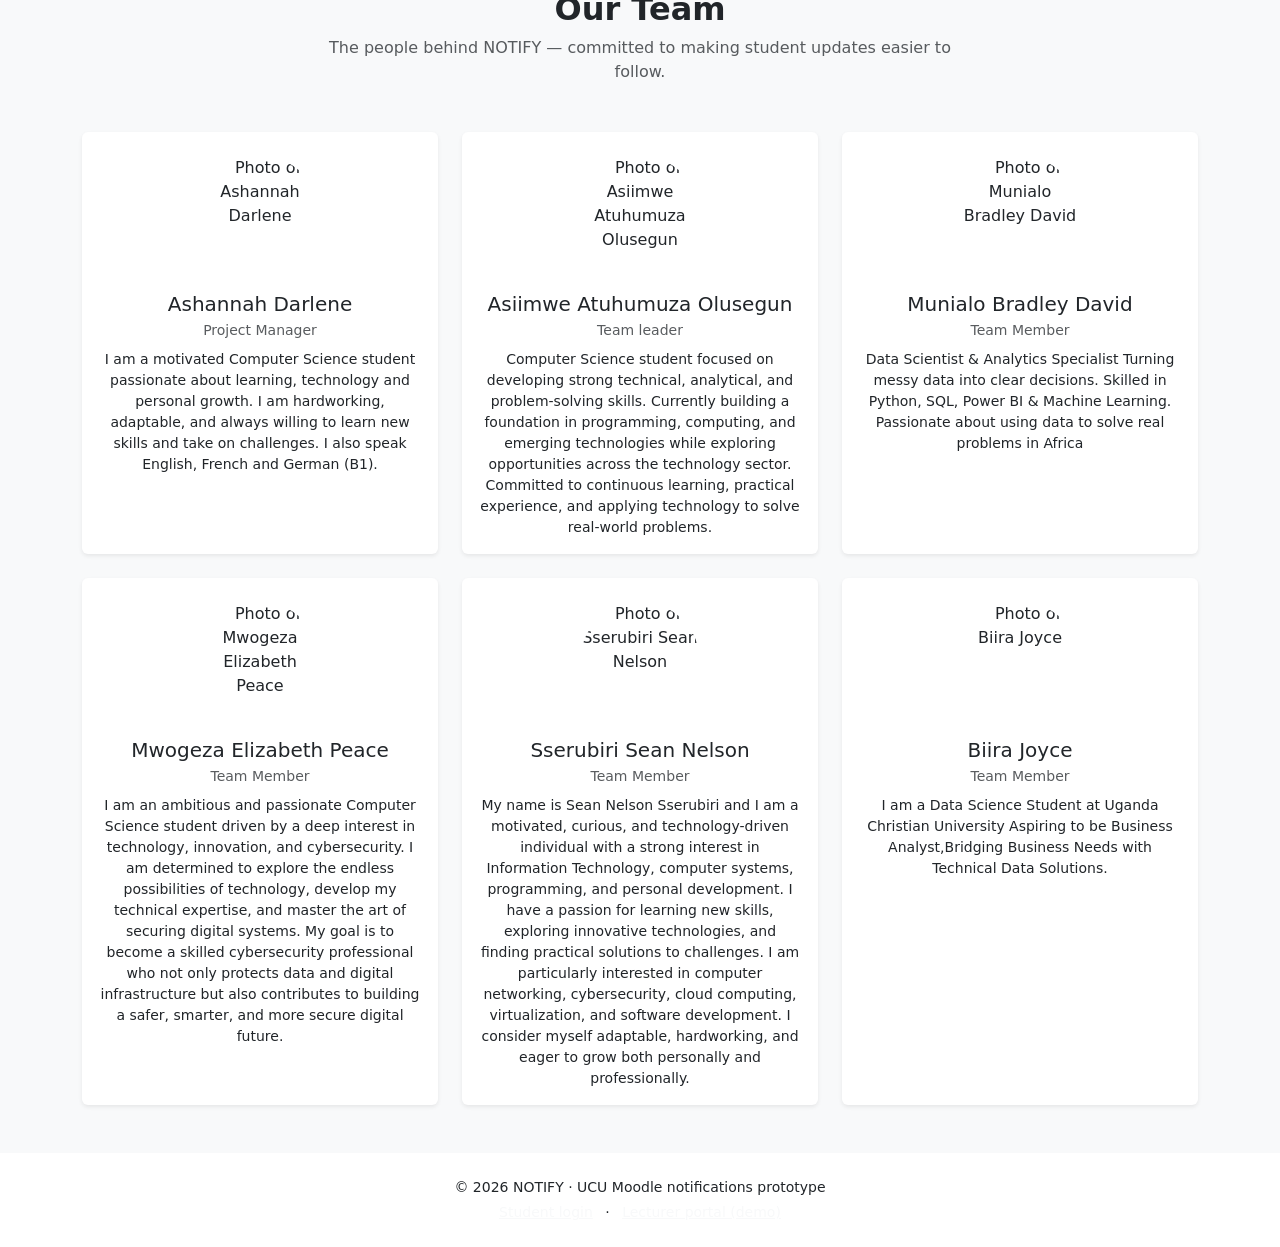
==== commit bbdb2aaf: "Add files via upload" ====
--- a/index.html
+++ b/index.html
@@ -3,338 +3,813 @@
 <head>
   <meta charset="UTF-8">
   <meta name="viewport" content="width=device-width, initial-scale=1.0">
-  <meta name="description" content="UCU NOTIFY helps students stay informed about Moodle assignments, deadlines and academic updates.">
-  <title>UCU NOTIFY | Student Updates</title>
-  <link href="https://cdn.jsdelivr.net/npm/bootstrap@5.3.3/dist/css/bootstrap.min.css" rel="stylesheet">
-  <link rel="stylesheet" href="https://cdn.jsdelivr.net/npm/bootstrap-icons@1.11.3/font/bootstrap-icons.min.css">
-  <style>
-    :root {
-      --navy: #14213d;
-      --navy-deep: #101a31;
-      --teal: #18a6a6;
-      --teal-light: #b9eeee;
-      --purple: #6d4bd1;
-      --ink: #202b3c;
-      --muted: #687386;
-      --pale: #f4f7fb;
-      --white: #fff;
-    }
-    * { box-sizing: border-box; }
-    html { scroll-behavior: smooth; }
-    body {
-      margin: 0;
-      color: var(--ink);
-      background: #fff;
-      font-family: Arial, Helvetica, sans-serif;
-      line-height: 1.65;
-    }
-    a { text-decoration: none; }
-    .notify-nav {
-      background: var(--navy-deep);
-      color: white;
-      padding: 16px max(5%, calc((100% - 1180px)/2));
-      position: sticky;
-      top: 0;
-      z-index: 20;
-      box-shadow: 0 4px 18px rgba(0,0,0,.12);
-    }
-    .brand { color: white; font-weight: 800; letter-spacing: 1.5px; font-size: 1.25rem; }
-    .brand:hover { color: var(--teal-light); }
-    .nav-links { display: flex; flex-wrap: wrap; gap: 8px 24px; padding-top: 13px; }
-    .nav-links a { color: #dce5f3; font-size: .93rem; }
-    .nav-links a:hover { color: var(--teal-light); }
-    .login-button { color: white; border: 1px solid #8ca0bd; border-radius: 8px; }
-    .login-button:hover { background: white; color: var(--navy); }
-    .hero {
-      color: white;
-      padding: 76px 5% 58px;
-      background: radial-gradient(circle at 85% 15%, rgba(24,166,166,.22), transparent 28%),
-                  linear-gradient(135deg, var(--navy-deep), #253e67);
-    }
-    .hero h1 { font-size: clamp(2.2rem, 5vw, 3.7rem); font-weight: 800; line-height: 1.12; }
-    .hero h1 span { color: var(--teal-light); }
-    .hero-copy { max-width: 760px; color: #dce5f3; font-size: 1.08rem; }
-    .hero-cta { background: var(--teal); color: #062a35; font-weight: 700; border-radius: 9px; padding: 12px 20px; }
-    .hero-cta:hover { background: #8ce0df; color: #062a35; }
-    .stats { display: flex; justify-content: center; flex-wrap: wrap; gap: 14px; margin-top: 35px; }
-    .stat { min-width: 155px; padding: 12px 18px; border: 1px solid rgba(255,255,255,.2); border-radius: 10px; background: rgba(255,255,255,.06); }
-    .stat strong, .stat small { display: block; }
-    .stat small { color: #c5d2e4; }
-    .dashboard {
-      max-width: 800px; margin: 42px auto 0; padding: 20px; text-align: left;
-      border: 1px solid rgba(255,255,255,.2); border-radius: 16px;
-      background: #f7f9fc; color: var(--ink); box-shadow: 0 18px 45px rgba(0,0,0,.22);
-    }
-    .dashboard-top { display: flex; justify-content: space-between; gap: 12px; flex-wrap: wrap; margin-bottom: 16px; font-weight: 700; }
-    .dashboard-title { color: var(--navy); }
-    .healthy { color: #16856f; font-size: .82rem; }
-    .alert-card { display: flex; align-items: center; gap: 12px; padding: 13px; margin: 9px 0; background: white; border: 1px solid #e6ebf2; border-radius: 10px; }
-    .alert-badge { flex: 0 0 auto; padding: 4px 8px; border-radius: 5px; font-size: .72rem; font-weight: 700; }
-    .badge-critical { background: #ffe7e7; color: #a52a2a; }
-    .badge-info { background: #e4f1ff; color: #245b91; }
-    .badge-new { background: #e2f6ef; color: #167653; }
-    .alert-content { flex: 1; min-width: 0; }
-    .alert-content strong, .alert-content small { display: block; }
-    .alert-content small, .delivered { color: var(--muted); font-size: .78rem; }
-    .chart-box { padding: 14px 4px 0; }
-    .chart-label { color: var(--muted); font-size: .8rem; }
-    .chart { height: 65px; display: flex; align-items: end; gap: 7px; margin-top: 9px; }
-    .chart span { flex: 1; background: linear-gradient(180deg, #54c7c1, #277b9b); border-radius: 4px 4px 0 0; }
-    .trusted { text-align: center; color: var(--muted); font-size: .78rem; letter-spacing: 2px; font-weight: 700; padding: 28px 10px 8px; }
-    .trusted-logos { display: flex; justify-content: center; flex-wrap: wrap; gap: 28px; padding: 8px 15px 32px; color: #536176; }
-    .section { padding: 62px 5%; }
-    .section.alt { background: var(--pale); }
-    .section-heading { max-width: 800px; margin: 0 auto 32px; text-align: center; }
-    .section-heading h2 { color: var(--navy); font-weight: 800; font-size: clamp(1.7rem, 3vw, 2.3rem); }
-    .section-heading p { color: var(--muted); margin: 10px auto 0; }
-    .feature-card, .solution-card, .step-card {
-      height: 100%; background: white; padding: 24px; border-radius: 14px;
-      border: 1px solid #e7ecf3; box-shadow: 0 5px 18px rgba(22,40,70,.05);
-    }
-    .feature-icon, .solution-icon { color: var(--teal); font-size: 1.8rem; margin-bottom: 10px; }
-    .feature-card h3, .solution-card h3, .step-card h3 { color: var(--navy); font-size: 1.12rem; font-weight: 700; }
-    .feature-card p, .solution-card p, .step-card p { color: var(--muted); font-size: .94rem; margin-bottom: 0; }
-    .solution-card { border-left: 4px solid var(--teal); }
-    .how-panel { background: #edf4f8; border-radius: 16px; padding: 26px; }
-    .step-card { padding: 20px; }
-    .step-number { width: 34px; height: 34px; display: grid; place-items: center; border-radius: 50%; background: var(--navy); color: white; font-weight: 700; margin-bottom: 13px; }
-    .demo-panel { background: #eaf6f6; padding: 26px; border-radius: 16px; }
-    .demo-panel h2 { color: var(--navy); font-weight: 800; }
-    .notification { background: white; padding: 15px 17px; border-radius: 10px; margin: 12px 0; border-left: 4px solid var(--teal); }
-    .notification p { margin: 4px 0; font-weight: 700; }
-    .notification small { color: var(--muted); }
-    .demo-button { background: var(--navy); color: white; border: 0; border-radius: 8px; padding: 11px 17px; font-weight: 700; }
-    .demo-button:hover { background: var(--teal); color: #082a34; }
-    .current-note { background: #fff8e6; border-left: 4px solid #e2a72e; border-radius: 8px; padding: 17px; color: #72531b; }
-    .student-table { background: white; border-radius: 12px; overflow: hidden; border: 1px solid #e7ecf3; }
-    .student-table thead th { background: var(--navy); color: white; white-space: nowrap; }
-    .status-pill { display: inline-block; padding: 4px 9px; background: #e2f6ef; color: #167653; border-radius: 20px; font-size: .78rem; }
-    footer { background: var(--navy-deep); color: #dce5f3; text-align: center; padding: 28px 5%; font-size: .9rem; }
-    footer strong { color: white; letter-spacing: 1px; }
-    @media (max-width: 600px) {
-      .notify-nav { position: static; }
-      .nav-links { gap: 8px 14px; }
-      .hero { padding-top: 52px; }
-      .alert-card { align-items: flex-start; }
-      .delivered { display: none; }
-      .dashboard { padding: 13px; }
-    }
-  </style>
+  <title>NOTIFY | Student Updates</title>
+  <link rel="icon" href="data:image/svg+xml,%3Csvg xmlns=%27http://www.w3.org/2000/svg%27 viewBox=%270 0 100 100%27%3E%3Ctext y=%27.9em%27 font-size=%2790%27%3E%F0%9F%94%94%3C/text%3E%3C/svg%3E">
+  <meta name="description" content="NOTIFY brings UCU Moodle assignments, deadlines and announcements to students' phones.">
+  <link href="https://cdn.jsdelivr.net/npm/bootstrap@5.3.8/dist/css/bootstrap.min.css" rel="stylesheet">
+  <link rel="stylesheet" href="css/design.css">
 </head>
+
 <body>
-  <header class="notify-nav">
-    <div class="d-flex justify-content-between align-items-center flex-wrap gap-2">
-      <a class="brand" href="#" aria-label="Notify home"><i class="bi bi-bell-fill"></i> UCU NOTIFY</a>
-      <div class="nav-actions d-flex gap-2">
-        <a href="login.html" class="btn login-button px-3 py-2">Log In</a>
+
+  <div id="site-nav"></div>
+
+
+  <main>
+
+    <!-- ============ HERO ============ -->
+    <section class="hero-gradient text-white py-5">
+      <div class="container py-4">
+        <div class="row align-items-center g-5">
+
+          <div class="col-lg-6">
+            <p class="text-uppercase fw-semibold small mb-2 text-white-50">Student updates made simple</p>
+
+            <h1 class="display-5 fw-bold mb-3">
+              Real-time notifications <span class="text-warning">for students</span>
+            </h1>
+
+            <p class="lead mb-4">
+              Stay informed when new coursework, announcements, marks, and learning
+              materials are uploaded to Moodle. NOTIFY brings important updates
+              straight to your phone, so you never miss what matters.
+            </p>
+
+            <div class="row g-3 mt-2">
+              <div class="col-12 col-sm-4">
+                <div class="bg-white bg-opacity-10 rounded p-3 h-100">
+                  <strong class="d-block">Instant alerts</strong>
+                  <small class="text-white-50">New course updates</small>
+                </div>
+              </div>
+              <div class="col-12 col-sm-4">
+                <div class="bg-white bg-opacity-10 rounded p-3 h-100">
+                  <strong class="d-block">One dashboard</strong>
+                  <small class="text-white-50">Updates in one place</small>
+                </div>
+              </div>
+              <div class="col-12 col-sm-4">
+                <div class="bg-white bg-opacity-10 rounded p-3 h-100">
+                  <strong class="d-block">Student-first</strong>
+                  <small class="text-white-50">Designed for learning</small>
+                </div>
+              </div>
+            </div>
+          </div>
+
+          <div class="col-lg-6">
+            <div class="card shadow-lg border-0 rounded-4 dashboard-card mx-auto" aria-label="Illustrative student notifications dashboard">
+              <div class="card-body p-4">
+
+                <div class="d-flex justify-content-between align-items-center mb-3">
+                  <span class="fw-semibold">Notifications Dashboard</span>
+                  <span class="badge text-bg-success">Live preview</span>
+                </div>
+
+                <div class="d-flex align-items-start gap-3 border-bottom pb-3 mb-3">
+                  <span class="badge text-bg-danger">Important</span>
+                  <div class="flex-grow-1">
+                    <strong class="d-block">Coursework deadline reminder</strong>
+                    <small class="text-muted">Human Resource Management · Just now</small>
+                  </div>
+                  <span class="badge text-bg-secondary">Sent</span>
+                </div>
+
+                <div class="d-flex align-items-start gap-3 border-bottom pb-3 mb-3">
+                  <span class="badge text-bg-primary">New</span>
+                  <div class="flex-grow-1">
+                    <strong class="d-block">New lecture notes uploaded</strong>
+                    <small class="text-muted">Business Computing · 5 min ago</small>
+                  </div>
+                  <span class="badge text-bg-secondary">Delivered</span>
+                </div>
+
+                <div class="d-flex align-items-start gap-3 border-bottom pb-3 mb-3">
+                  <span class="badge text-bg-info">Update</span>
+                  <div class="flex-grow-1">
+                    <strong class="d-block">Coursework marks are available</strong>
+                    <small class="text-muted">Semester 1 · 18 min ago</small>
+                  </div>
+                  <span class="badge text-bg-secondary">Delivered</span>
+                </div>
+
+                <div class="d-flex align-items-start gap-3 mb-3">
+                  <span class="badge text-bg-warning">Notice</span>
+                  <div class="flex-grow-1">
+                    <strong class="d-block">Lecturer posted a new announcement</strong>
+                    <small class="text-muted">Moodle · 32 min ago</small>
+                  </div>
+                  <span class="badge text-bg-secondary">Delivered</span>
+                </div>
+
+                <div class="mt-3">
+                  <small class="text-muted d-block mb-2">Student updates received (illustrative)</small>
+                  <div class="d-flex gap-1" aria-hidden="true">
+                    <span class="stat-dot bg-primary"></span>
+                    <span class="stat-dot bg-primary"></span>
+                    <span class="stat-dot bg-primary"></span>
+                    <span class="stat-dot bg-primary"></span>
+                    <span class="stat-dot bg-primary"></span>
+                    <span class="stat-dot bg-secondary bg-opacity-25"></span>
+                    <span class="stat-dot bg-secondary bg-opacity-25"></span>
+                    <span class="stat-dot bg-secondary bg-opacity-25"></span>
+                    <span class="stat-dot bg-secondary bg-opacity-25"></span>
+                    <span class="stat-dot bg-secondary bg-opacity-25"></span>
+                  </div>
+                </div>
+
+              </div>
+            </div>
+          </div>
+
+        </div>
+      </div>
+    </section>
+
+
+    <!-- ============ BUILT WITH STUDENTS IN MIND strip ============ -->
+    <div class="student-strip py-3 text-center">
+      <div class="container">
+        <div class="text-uppercase fw-semibold small text-muted">Built with students in mind</div>
       </div>
     </div>
-    <nav aria-label="Main navigation">
-      <ul class="nav-links list-unstyled mb-0">
-        <li><a href="#features">Features</a></li>
-        <li><a href="#solutions">Solutions</a></li>
-        <li><a href="#how-it-works">How It Works</a></li>
-        <li><a href="#notifications">Notifications Demo</a></li>
-        <li><a href="#team">Project Team</a></li>
-      </ul>
-    </nav>
-  </header>
-
-  <main>
-    <section class="hero text-center">
+
+    <div class="student-strip py-3">
+      <div class="container d-flex flex-wrap justify-content-center gap-4 text-muted small">
+        <span class="fw-semibold">Students</span>
+        <span class="fw-semibold">Moodle Courses</span>
+        <span class="fw-semibold">Mobile Alerts</span>
+        <span class="fw-semibold">NOTIFY</span>
+      </div>
+    </div>
+
+
+    <!-- ============ DEMO CARDS ============ -->
+    <section id="DEMO" class="py-5">
       <div class="container">
-        <p class="text-uppercase fw-bold mb-3" style="color:var(--teal-light);letter-spacing:2px;">Student updates made simple</p>
-        <h1>Never miss an <span>assignment</span> or important update</h1>
-        <p class="hero-copy mt-3 mx-auto">UCU NOTIFY is a proposed student notification system that works alongside Moodle to help students stay informed about new assignments, approaching deadlines, coursework marks, lecture notes and academic announcements.</p>
-        <div class="d-flex flex-wrap gap-3 mt-4 justify-content-center">
-          <a href="#how-it-works" class="btn hero-cta">See How It Works <i class="bi bi-arrow-down ms-1"></i></a>
-        </div>
-        <div class="stats">
-          <div class="stat"><strong>Instant alerts</strong><small>New course updates</small></div>
-          <div class="stat"><strong>One dashboard</strong><small>Assignments in one place</small></div>
-          <div class="stat"><strong>Deadline reminders</strong><small>Support better time management</small></div>
-        </div>
-
-        <div class="dashboard" aria-label="Illustrative student notifications dashboard">
-          <div class="dashboard-top">
-            <span class="dashboard-title"><i class="bi bi-bell-fill me-2" style="color:var(--teal);"></i>Student Notifications</span>
-            <span class="healthy"><i class="bi bi-circle-fill" style="font-size:7px;"></i> Illustrative preview</span>
-          </div>
-          <div class="alert-card">
-            <span class="alert-badge badge-critical">Reminder</span>
-            <div class="alert-content"><strong>Coursework deadline approaching</strong><small>Human Resource Management · Due in 1 hour</small></div>
-            <span class="delivered"><i class="bi bi-phone"></i> Alert</span>
-          </div>
-          <div class="alert-card">
-            <span class="alert-badge badge-info">New</span>
-            <div class="alert-content"><strong>New assignment uploaded</strong><small>Introduction to Programming · Just now</small></div>
-            <span class="delivered"><i class="bi bi-check2-circle"></i> Alert</span>
-          </div>
-          <div class="alert-card">
-            <span class="alert-badge badge-new">Update</span>
-            <div class="alert-content"><strong>Coursework marks are available</strong><small>Semester 1 · Recently updated</small></div>
-            <span class="delivered"><i class="bi bi-check2-circle"></i> Alert</span>
-          </div>
-          <div class="alert-card">
-            <span class="alert-badge badge-info">Notice</span>
-            <div class="alert-content"><strong>New lecture notes uploaded</strong><small>Business Computing · Moodle</small></div>
-            <span class="delivered"><i class="bi bi-check2-circle"></i> Alert</span>
-          </div>
-          <div class="chart-box">
-            <div class="chart-label">Example of updates received (illustrative)</div>
-            <div class="chart" aria-hidden="true">
-              <span style="height:25%"></span><span style="height:45%"></span><span style="height:35%"></span><span style="height:65%"></span><span style="height:48%"></span><span style="height:78%"></span><span style="height:60%"></span><span style="height:92%"></span><span style="height:72%"></span><span style="height:100%"></span>
-            </div>
-          </div>
-        </div>
+
+        <div class="text-center mb-4">
+          <span class="badge text-bg-primary me-2">&nbsp;</span>
+          <span class="fw-semibold">Notify &amp; Motivate</span>
+        </div>
+
+        <div class="row g-4">
+
+          <div class="col-12 col-md-6 col-lg-4">
+            <div class="card h-100 shadow-sm border-danger border-start border-4">
+              <div class="card-body">
+                <div class="d-flex justify-content-between mb-2">
+                  <span class="badge text-bg-danger">CRITICAL</span>
+                  <span class="badge text-bg-light text-dark border">New Assignment</span>
+                </div>
+                <h6 class="card-title">You have received feedback on your submission</h6>
+                <p class="card-text text-muted small mb-3">16 min ago</p>
+                <span class="badge text-bg-secondary">COURSE</span>
+              </div>
+            </div>
+          </div>
+
+          <div class="col-12 col-md-6 col-lg-4">
+            <div class="card h-100 shadow-sm border-info border-start border-4">
+              <div class="card-body">
+                <div class="d-flex justify-content-between mb-2">
+                  <span class="badge text-bg-info">INFO</span>
+                  <span class="badge text-bg-light text-dark border">Feedback</span>
+                </div>
+                <h6 class="card-title">You have received feedback on your submission</h6>
+                <p class="card-text text-muted small mb-3">12 min ago</p>
+                <span class="badge text-bg-secondary">COURSE</span>
+              </div>
+            </div>
+          </div>
+
+          <div class="col-12 col-md-6 col-lg-4">
+            <div class="card h-100 shadow-sm border-warning border-start border-4">
+              <div class="card-body">
+                <div class="d-flex justify-content-between mb-2">
+                  <span class="badge text-bg-warning">WARNING</span>
+                  <span class="badge text-bg-light text-dark border">Overdue Work</span>
+                </div>
+                <h6 class="card-title">The assignment is almost due</h6>
+                <p class="card-text text-muted small mb-3">25 min left</p>
+                <span class="badge text-bg-dark me-1">Please Submit</span>
+                <span class="badge text-bg-secondary">COURSE</span>
+              </div>
+            </div>
+          </div>
+
+        </div>
+
+        <!-- counts -->
+        <div class="row g-4 mt-1">
+          <div class="col-12 col-md-4">
+            <div class="card text-center shadow-sm">
+              <div class="card-body">
+                <h4 class="fw-bold mb-1">2</h4>
+                <p class="text-muted mb-0 small">New Assignments</p>
+              </div>
+            </div>
+          </div>
+          <div class="col-12 col-md-4">
+            <div class="card text-center shadow-sm">
+              <div class="card-body">
+                <h4 class="fw-bold mb-1">3</h4>
+                <p class="text-muted mb-0 small">Feedback</p>
+              </div>
+            </div>
+          </div>
+          <div class="col-12 col-md-4">
+            <div class="card text-center shadow-sm">
+              <div class="card-body">
+                <h4 class="fw-bold mb-1">2</h4>
+                <p class="text-muted mb-0 small">Overdue Work</p>
+              </div>
+            </div>
+          </div>
+        </div>
+
       </div>
     </section>
 
-    <div class="trusted">BUILT WITH UCU STUDENTS IN MIND</div>
-    <div class="trusted-logos">
-      <span><i class="bi bi-mortarboard"></i> Students</span>
-      <span><i class="bi bi-journal-text"></i> Moodle Courses</span>
-      <span><i class="bi bi-phone"></i> Mobile Alerts</span>
-      <span><i class="bi bi-bell"></i> UCU NOTIFY</span>
-    </div>
-
-    <section class="section" id="features">
-      <div class="section-heading">
-        <h2>Important updates, delivered clearly</h2>
-        <p>NOTIFY aims to help students notice new learning information without having to constantly check different Moodle pages.</p>
-      </div>
-      <div class="row g-4">
-        <div class="col-md-4"><article class="feature-card"><div class="feature-icon"><i class="bi bi-bell"></i></div><h3>Multi-channel notifications</h3><p>Receive alerts about new course materials, announcements and coursework updates on your phone or computer.</p></article></div>
-        <div class="col-md-4"><article class="feature-card"><div class="feature-icon"><i class="bi bi-shield-check"></i></div><h3>Account-conscious design</h3><p>Student account access and privacy are important considerations as the project's technical approach is developed.</p></article></div>
-        <div class="col-md-4"><article class="feature-card"><div class="feature-icon"><i class="bi bi-speedometer2"></i></div><h3>Stay up to date</h3><p>See examples of new assignments, notes, marks, deadlines and lecturer announcements in one clear notification view.</p></article></div>
+
+    <!-- ============ FEATURES (3 cards) ============ -->
+    <section id="features" class="py-5">
+      <div class="container">
+
+        <div class="text-center mb-5">
+          <h2 class="fw-bold">Important updates, delivered clearly</h2>
+          <p class="text-muted mx-auto" style="max-width: 640px;">
+            NOTIFY is designed to help students notice new learning information
+            without having to constantly check their Moodle accounts.
+          </p>
+        </div>
+
+        <div class="row g-4">
+
+          <div class="col-12 col-md-4">
+            <article class="card h-100 shadow-sm">
+              <div class="card-body">
+                <h3 class="h5 card-title">Multi-channel notifications</h3>
+                <p class="card-text text-muted">
+                  Receive alerts about new course materials, announcements,
+                  and coursework updates on your phone.
+                </p>
+              </div>
+            </article>
+          </div>
+
+          <div class="col-12 col-md-4" id="security">
+            <article class="card h-100 shadow-sm">
+              <div class="card-body">
+                <h3 class="h5 card-title">Account-conscious design</h3>
+                <p class="card-text text-muted">
+                  Student account access and privacy are important considerations
+                  as the project's technical approach is developed.
+                </p>
+              </div>
+            </article>
+          </div>
+
+          <div class="col-12 col-md-4">
+            <article class="card h-100 shadow-sm">
+              <div class="card-body">
+                <h3 class="h5 card-title">Stay up to date</h3>
+                <p class="card-text text-muted">
+                  See examples of new notes, marks, deadlines, and lecturer
+                  announcements in one clear notification view.
+                </p>
+              </div>
+            </article>
+          </div>
+
+        </div>
+
       </div>
     </section>
 
-    <section class="section alt" id="solutions">
-      <div class="section-heading">
-        <h2>Our Proposed Solutions</h2>
-        <p>These features address the challenge of students overlooking new coursework and important academic information on Moodle.</p>
-      </div>
-      <div class="row g-4">
-        <div class="col-md-6"><article class="solution-card"><div class="solution-icon"><i class="bi bi-bell"></i></div><h3>1. Instant Assignment Notifications</h3><p>Students receive an alert when a new assignment is uploaded by a lecturer, reducing the need to check Moodle repeatedly.</p></article></div>
-        <div class="col-md-6"><article class="solution-card"><div class="solution-icon"><i class="bi bi-alarm"></i></div><h3>2. Automatic Deadline Reminders</h3><p>The system can send reminders 24 hours and 1 hour before an assignment is due to help students plan their work and reduce late submissions.</p></article></div>
-        <div class="col-md-6"><article class="solution-card"><div class="solution-icon"><i class="bi bi-kanban"></i></div><h3>3. Centralized Assignment Dashboard</h3><p>Assignments can be displayed in one place with their titles, courses, submission dates and completion status, making them easier to manage.</p></article></div>
-        <div class="col-md-6"><article class="solution-card"><div class="solution-icon"><i class="bi bi-journal-check"></i></div><h3>4. Course-Based Notifications</h3><p>Students receive relevant updates according to the courses they are enrolled in, helping reduce unnecessary notifications and keep information organized.</p></article></div>
-        <div class="col-md-6"><article class="solution-card"><div class="solution-icon"><i class="bi bi-check2-square"></i></div><h3>5. Assignment Tracking</h3><p>Students can mark assignments as completed and identify pending or overdue work, helping them organize academic tasks and manage time.</p></article></div>
-        <div class="col-md-6"><article class="solution-card"><div class="solution-icon"><i class="bi bi-phone"></i></div><h3>6. Mobile-Friendly Access</h3><p>The proposed application is intended to work on smartphones and computers, allowing students to access assignment information wherever they are.</p></article></div>
-      </div>
-      <div class="mt-4 p-4 rounded-3 bg-white border">
-        <h3 class="h5 fw-bold" style="color:var(--navy)">Expected Benefits</h3>
-        <div class="row g-2 text-secondary">
-          <div class="col-md-6">✔ Reduced chances of missing assignments.</div>
-          <div class="col-md-6">✔ Improved student time management.</div>
-          <div class="col-md-6">✔ Fewer late assignment submissions.</div>
-          <div class="col-md-6">✔ Better communication between lecturers and students.</div>
-          <div class="col-md-6">✔ Easier access to academic updates.</div>
-          <div class="col-md-6">✔ Improved awareness of coursework deadlines.</div>
-        </div>
+
+    <!-- ============ FEATURES LIST (8 cards) ============ -->
+    <section id="features-list" class="py-5">
+      <div class="container">
+
+        <div class="text-center mb-5">
+          <h2 class="fw-bold">Our Features</h2>
+          <p class="text-muted mx-auto" style="max-width: 640px;">
+            Notify helps students stay updated
+            about assignments and important announcements.
+          </p>
+        </div>
+
+        <div class="row g-4">
+
+          <div class="col-12 col-sm-6 col-lg-3">
+            <div class="card h-100 shadow-sm">
+              <div class="card-body">
+                <h3 class="h6 card-title">Student Login</h3>
+                <p class="card-text small text-muted mb-0">
+                  Students can create accounts and log in
+                  to access their notifications.
+                </p>
+              </div>
+            </div>
+          </div>
+
+          <div class="col-12 col-sm-6 col-lg-3">
+            <div class="card h-100 shadow-sm">
+              <div class="card-body">
+                <h3 class="h6 card-title">Notification Dashboard</h3>
+                <p class="card-text small text-muted mb-0">
+                  Students can view all their notifications
+                  in one place.
+                </p>
+              </div>
+            </div>
+          </div>
+
+          <div class="col-12 col-sm-6 col-lg-3">
+            <div class="card h-100 shadow-sm">
+              <div class="card-body">
+                <h3 class="h6 card-title">New Assignment Alerts</h3>
+                <p class="card-text small text-muted mb-0">
+                  Students receive alerts whenever
+                  new assignments are posted.
+                </p>
+              </div>
+            </div>
+          </div>
+
+          <div class="col-12 col-sm-6 col-lg-3">
+            <div class="card h-100 shadow-sm">
+              <div class="card-body">
+                <h3 class="h6 card-title">Deadline Reminders</h3>
+                <p class="card-text small text-muted mb-0">
+                  Notify reminds students about
+                  upcoming assignment deadlines.
+                </p>
+              </div>
+            </div>
+          </div>
+
+          <div class="col-12 col-sm-6 col-lg-3">
+            <div class="card h-100 shadow-sm">
+              <div class="card-body">
+                <h3 class="h6 card-title">Read and Unread Notifications</h3>
+                <p class="card-text small text-muted mb-0">
+                  Students can identify notifications
+                  they have read and those they have not read.
+                </p>
+              </div>
+            </div>
+          </div>
+
+          <div class="col-12 col-sm-6 col-lg-3">
+            <div class="card h-100 shadow-sm">
+              <div class="card-body">
+                <h3 class="h6 card-title">Assignment Status Tracking</h3>
+                <p class="card-text small text-muted mb-0">
+                  Students can check the status
+                  of their assignments.
+                </p>
+              </div>
+            </div>
+          </div>
+
+          <div class="col-12 col-sm-6 col-lg-3">
+            <div class="card h-100 shadow-sm">
+              <div class="card-body">
+                <h3 class="h6 card-title">Course-Based Notifications</h3>
+                <p class="card-text small text-muted mb-0">
+                  Students receive announcements
+                  related to their courses.
+                </p>
+              </div>
+            </div>
+          </div>
+
+          <div class="col-12 col-sm-6 col-lg-3">
+            <div class="card h-100 shadow-sm">
+              <div class="card-body">
+                <h3 class="h6 card-title">Moodle Assignment Links</h3>
+                <p class="card-text small text-muted mb-0">
+                  Students can click links to open
+                  their assignments directly on Moodle.
+                </p>
+              </div>
+            </div>
+          </div>
+
+        </div>
+
       </div>
     </section>
 
-    <section class="section" id="how-it-works">
-      <div class="section-heading">
-        <h2>How UCU NOTIFY Works</h2>
-        <p>A proposed process for detecting Moodle activity and bringing relevant information to students.</p>
-      </div>
-      <div class="how-panel">
+
+    <!-- ============ HOW IT WORKS ============ -->
+    <section id="how-it-works" class="py-5">
+      <div class="container">
+
+        <div class="text-center mb-5">
+          <h2 class="h1 fw-bold">How <span class="text-primary">NOTIFY</span> works from Moodle to your phone</h2>
+          <p class="text-muted mx-auto" style="max-width: 760px;">
+            NOTIFY is intended to help students keep up with academic activity on Moodle.
+            This guide explains how a student accesses the service, what the homepage
+            sections are for, and how new Moodle information is expected to become a
+            phone notification.
+          </p>
+        </div>
+
+        <div class="mb-5" id="account-access">
+          <h2 class="h3 fw-semibold mb-2">Accessing a NOTIFY account</h2>
+          <p class="text-muted">
+            Students use a NOTIFY account to manage the service and connect
+            their Moodle account.
+          </p>
+
+          <article class="row g-4">
+            <div class="col-12 col-md-6">
+              <div class="card h-100 shadow-sm">
+                <div class="card-body">
+                  <span class="badge text-bg-primary mb-2">LOGIN</span>
+                  <h3 class="h5 card-title">For a student who already has an account</h3>
+                  <p class="card-text text-muted">
+                    The student opens the NOTIFY website and selects <strong>Log In</strong>.
+                    They enter the email address and password they used when registering
+                    for NOTIFY. After the details have been checked successfully, the
+                    student is taken to their account homepage, where they can view
+                    their notification settings and the Moodle account connected
+                    to their profile.
+                  </p>
+                </div>
+              </div>
+            </div>
+
+            <div class="col-12 col-md-6">
+              <div class="card h-100 shadow-sm">
+                <div class="card-body">
+                  <span class="badge text-bg-success mb-2">SIGN UP</span>
+                  <h3 class="h5 card-title">For a student who does not have an account</h3>
+                  <p class="card-text text-muted">
+                    The student selects <strong>Sign Up</strong> on the NOTIFY website
+                    and completes the registration details requested by the service,
+                    such as their name and email address. They create a password and
+                    complete any required email verification. Once registration is
+                    complete, they can use the new email address and password to log
+                    in to NOTIFY and continue with the Moodle connection process.
+                  </p>
+                </div>
+              </div>
+            </div>
+          </article>
+
+          <div class="alert alert-info mt-4 mb-0">
+            <strong>Information:</strong>
+            A NOTIFY account is separate from a Moodle account. A real version
+            should never ask students to share their Moodle password directly
+            with an untrusted service; the Moodle connection should use an
+            approved, secure authorization method.
+          </div>
+        </div>
+
+        <div class="mb-4">
+          <h2 class="h3 fw-semibold mb-2">How the programme will work</h2>
+          <p class="text-muted mb-0">
+            A simple proposed flow for notifying students about Moodle activity.
+          </p>
+        </div>
+
         <div class="row g-4">
-          <div class="col-md-4 col-lg-3"><div class="step-card"><div class="step-number">1</div><h3>Access NOTIFY</h3><p>Students visit the NOTIFY website or application and sign in or create an account.</p></div></div>
-          <div class="col-md-4 col-lg-3"><div class="step-card"><div class="step-number">2</div><h3>Connect to Moodle</h3><p>Students connect their account through the proposed Moodle access process.</p></div></div>
-          <div class="col-md-4 col-lg-3"><div class="step-card"><div class="step-number">3</div><h3>Lecturer uploads content</h3><p>A lecturer uploads an assignment, notes, marks or an announcement to Moodle.</p></div></div>
-          <div class="col-md-4 col-lg-3"><div class="step-card"><div class="step-number">4</div><h3>Detect course activity</h3><p>NOTIFY checks Moodle for new content and identifies the courses and students concerned.</p></div></div>
-          <div class="col-md-4 col-lg-3"><div class="step-card"><div class="step-number">5</div><h3>Send student alerts</h3><p>Students enrolled in the relevant course receive a notification on their phone or computer.</p></div></div>
-          <div class="col-md-4 col-lg-3"><div class="step-card"><div class="step-number">6</div><h3>Update the dashboard</h3><p>The new assignment or update appears on the student's dashboard with relevant details.</p></div></div>
-          <div class="col-md-4 col-lg-3"><div class="step-card"><div class="step-number">7</div><h3>Remind before deadlines</h3><p>For assignments, the system can send reminders 24 hours and 1 hour before the deadline.</p></div></div>
-        </div>
+
+          <div class="col-12 col-md-6 col-lg-3">
+            <div class="card h-100 shadow-sm text-center">
+              <div class="card-body">
+                <div class="rounded-circle bg-primary text-white d-inline-flex align-items-center justify-content-center mb-3" style="width:48px;height:48px;">1</div>
+                <h3 class="h6 card-title">Create a NOTIFY account</h3>
+                <p class="card-text small text-muted mb-0">Students sign up or log in to their NOTIFY account.</p>
+              </div>
+            </div>
+          </div>
+
+          <div class="col-12 col-md-6 col-lg-3">
+            <div class="card h-100 shadow-sm text-center">
+              <div class="card-body">
+                <div class="rounded-circle bg-primary text-white d-inline-flex align-items-center justify-content-center mb-3" style="width:48px;height:48px;">2</div>
+                <h3 class="h6 card-title">Connect Moodle</h3>
+                <p class="card-text small text-muted mb-0">
+                  Students provide the appropriate access through a secure
+                  method that the project will define.
+                </p>
+              </div>
+            </div>
+          </div>
+
+          <div class="col-12 col-md-6 col-lg-3">
+            <div class="card h-100 shadow-sm text-center">
+              <div class="card-body">
+                <div class="rounded-circle bg-primary text-white d-inline-flex align-items-center justify-content-center mb-3" style="width:48px;height:48px;">3</div>
+                <h3 class="h6 card-title">Check course activity</h3>
+                <p class="card-text small text-muted mb-0">
+                  NOTIFY detects whether new content or unread updates are available.
+                </p>
+              </div>
+            </div>
+          </div>
+
+          <div class="col-12 col-md-6 col-lg-3">
+            <div class="card h-100 shadow-sm text-center">
+              <div class="card-body">
+                <div class="rounded-circle bg-primary text-white d-inline-flex align-items-center justify-content-center mb-3" style="width:48px;height:48px;">4</div>
+                <h3 class="h6 card-title">Send a phone alert</h3>
+                <p class="card-text small text-muted mb-0">
+                  New information is surfaced in the student's phone notification panel.
+                </p>
+              </div>
+            </div>
+          </div>
+
+        </div>
+
       </div>
     </section>
 
-    <section class="section alt" id="notifications">
+
+    <!-- ============ ABOUT + SOLUTIONS ============ -->
+    <section id="about" class="py-5">
       <div class="container">
-        <div class="row g-4 align-items-center">
-          <div class="col-lg-5">
-            <h2 class="fw-bold" style="color:var(--navy)">Example Student Notifications</h2>
-            <p class="text-secondary">The examples show the kind of messages students could receive when the proposed system is connected to Moodle.</p>
-            <button class="demo-button" type="button" onclick="testNotification()"><i class="bi bi-bell me-1"></i> Test Browser Notification</button>
-            <p class="small text-secondary mt-2 mb-0">Your browser may ask for permission before displaying a test notification. This is a demonstration only.</p>
-          </div>
-          <div class="col-lg-7">
-            <div class="demo-panel">
-              <div class="notification"><strong>🔔 New Assignment Uploaded!</strong><p>Introduction to Programming</p><small>A new assignment has been added. Check your dashboard.</small></div>
-              <div class="notification"><strong>⏰ Deadline Reminder!</strong><p>Database Systems Assignment</p><small>Your assignment is due in 24 hours. Remember to submit on time.</small></div>
-              <div class="notification"><strong>🚨 Deadline Approaching!</strong><p>Computer Networks</p><small>Your assignment is due in one hour!</small></div>
-            </div>
-          </div>
-        </div>
+
+        <div class="row g-5">
+
+          <div class="col-12 col-lg-6">
+            <h2 class="fw-bold mb-3">About the programme</h2>
+            <p class="text-muted">
+              This programme was created to help describe new information uploaded
+              on the UCU Moodle website. Students can miss coursework marks or
+              important academic updates when they do not notice newly uploaded
+              materials. NOTIFY is an idea for bringing updates from Moodle to
+              students' notification panels, making important course information
+              easier to notice among everyday social media notifications.
+            </p>
+          </div>
+
+          <div class="col-12 col-lg-6">
+            <h2 class="fw-bold mb-3">Current situation</h2>
+            <p class="text-muted">
+              UCU students currently rely on manually checking Moodle to find new
+              assignments and deadlines, which makes it easy to miss important updates.
+            </p>
+          </div>
+
+        </div>
+
+        <!-- Solutions block -->
+        <section id="solutions" class="mt-5">
+
+          <div class="text-center bg-dark text-white rounded-4 p-5 mb-5">
+            <h2 class="display-6 fw-bold mb-2">UCU NOTIFY</h2>
+            <p class="lead mb-0 text-white-50">Never Miss an Assignment Again</p>
+          </div>
+
+          <div class="mb-4">
+            <h2 class="h3 fw-semibold mb-2">Our Proposed Solutions</h2>
+            <p class="text-muted mb-0">
+              UCU Notify is a proposed notification system
+              designed to help students stay informed about
+              newly uploaded assignments and upcoming deadlines.
+              It works alongside Moodle to improve communication
+              between lecturers and students.
+            </p>
+          </div>
+
+          <h2 class="h3 fw-semibold mb-4">How We Solve the Problem</h2>
+
+          <div class="row g-4">
+
+            <div class="col-12 col-md-6 col-lg-4">
+              <div class="card h-100 shadow-sm">
+                <div class="card-body">
+                  <h3 class="h6 card-title">1. Instant Assignment Notifications</h3>
+                  <p class="card-text small text-muted mb-0">
+                    Students receive notifications whenever a new
+                    assignment is uploaded by their lecturers.
+                    This helps students know about new coursework
+                    without constantly checking Moodle.
+                  </p>
+                </div>
+              </div>
+            </div>
+
+            <div class="col-12 col-md-6 col-lg-4">
+              <div class="card h-100 shadow-sm">
+                <div class="card-body">
+                  <h3 class="h6 card-title">2. Automatic Deadline Reminders</h3>
+                  <p class="card-text small text-muted mb-0">
+                    The system reminds students about upcoming
+                    assignment deadlines. Reminders can be sent
+                    24 hours and 1 hour before submission time
+                    to reduce late submissions.
+                  </p>
+                </div>
+              </div>
+            </div>
+
+            <div class="col-12 col-md-6 col-lg-4">
+              <div class="card h-100 shadow-sm">
+                <div class="card-body">
+                  <h3 class="h6 card-title">3. Centralized Assignment Dashboard</h3>
+                  <p class="card-text small text-muted mb-0">
+                    All assignments are displayed in one place.
+                    Students can view assignment titles, courses,
+                    submission dates and their completion status
+                    without searching through different Moodle pages.
+                  </p>
+                </div>
+              </div>
+            </div>
+
+            <div class="col-12 col-md-6 col-lg-4">
+              <div class="card h-100 shadow-sm">
+                <div class="card-body">
+                  <h3 class="h6 card-title">4. Course-Based Notifications</h3>
+                  <p class="card-text small text-muted mb-0">
+                    Students receive relevant assignment updates
+                    according to the courses they are enrolled in.
+                    This reduces unnecessary notifications and
+                    keeps information organized.
+                  </p>
+                </div>
+              </div>
+            </div>
+
+            <div class="col-12 col-md-6 col-lg-4">
+              <div class="card h-100 shadow-sm">
+                <div class="card-body">
+                  <h3 class="h6 card-title">5. Assignment Tracking</h3>
+                  <p class="card-text small text-muted mb-0">
+                    Students can mark assignments as completed
+                    and identify pending or overdue work.
+                    This helps them organize their academic tasks
+                    and manage their time better.
+                  </p>
+                </div>
+              </div>
+            </div>
+
+            <div class="col-12 col-md-6 col-lg-4">
+              <div class="card h-100 shadow-sm">
+                <div class="card-body">
+                  <h3 class="h6 card-title">6. Mobile-Friendly Access</h3>
+                  <p class="card-text small text-muted mb-0">
+                    The application is designed to work on smartphones
+                    and computers, allowing students to access
+                    assignment information wherever they are.
+                  </p>
+                </div>
+              </div>
+            </div>
+
+          </div>
+
+          <h2 class="h3 fw-semibold mt-5 mb-3">Expected Benefits</h2>
+          <div class="card shadow-sm">
+            <div class="card-body">
+              <ul class="list-group list-group-flush">
+                <li class="list-group-item">Reduced chances of missing assignments.</li>
+                <li class="list-group-item">Improved student time management.</li>
+                <li class="list-group-item">Fewer late assignment submissions.</li>
+                <li class="list-group-item">Better communication between lecturers and students.</li>
+                <li class="list-group-item">Easier access to academic updates.</li>
+                <li class="list-group-item">Improved awareness of coursework deadlines.</li>
+              </ul>
+            </div>
+          </div>
+
+        </section>
+
       </div>
     </section>
 
-    <section class="section" id="about">
-      <div class="row g-4 align-items-start">
-        <div class="col-lg-6">
-          <div class="section-heading text-start mb-3"><h2>About the Project</h2></div>
-          <p class="text-secondary">UCU NOTIFY is a proposed programme intended to make new information uploaded to the UCU Moodle website easier for students to notice. Students may overlook coursework marks, assignments or other academic updates when they do not regularly check Moodle. NOTIFY aims to bring relevant updates to students' notification panels, where they are easier to see among everyday notifications.</p>
-        </div>
-        <div class="col-lg-6">
-          <div class="section-heading text-start mb-3"><h2>Current Project Status</h2></div>
-          <div class="current-note">NOTIFY is currently a project concept and is still a work in progress. The features and processes described on this page are proposed functions, not a claim that a complete Moodle integration is already operational.</div>
-        </div>
+
+    <!-- ============ TEAM SECTION ============ -->
+    <section id="team" class="py-5 bg-light">
+      <div class="container">
+
+        <div class="text-center mb-5">
+          <h2 class="fw-bold">Our Team</h2>
+          <p class="text-muted mx-auto" style="max-width: 640px;">
+            The people behind NOTIFY — committed to making student updates easier to follow.
+          </p>
+        </div>
+
+        <div class="row g-4">
+
+          <!-- Team Member 1 -->
+          <div class="col-12 col-sm-6 col-lg-4">
+            <div class="card h-100 shadow-sm border-0 text-center">
+              <img src="images/darlene.jpg" 
+                   class="card-img-top rounded-circle mx-auto mt-4" 
+                   style="width:120px;height:120px;object-fit:cover;object-position:center 25%;" 
+                   alt="Photo of Ashannah Darlene" loading="lazy" width="120" height="120">
+              <div class="card-body">
+                <h5 class="card-title mb-1">Ashannah Darlene</h5>
+                <p class="text-muted small mb-2">Project Manager</p>
+                <p class="card-text small">I am a motivated Computer Science student passionate about learning, technology and personal growth. I am hardworking, adaptable, and always willing to learn new skills and take on challenges. I also speak English, French and German (B1).</p>
+              </div>
+            </div>
+          </div>
+
+          <!-- Team Member 2 -->
+          <div class="col-12 col-sm-6 col-lg-4">
+            <div class="card h-100 shadow-sm border-0 text-center">
+              <img src="images/asiimwe.jpg" 
+                   class="card-img-top rounded-circle mx-auto mt-4" 
+                   style="width:120px;height:120px;object-fit:cover;object-position:center 25%;" 
+                   alt="Photo of Asiimwe Atuhumuza Olusegun" loading="lazy" width="120" height="120">
+              <div class="card-body">
+                <h5 class="card-title mb-1">Asiimwe Atuhumuza Olusegun</h5>
+                <p class="text-muted small mb-2">Team leader</p>
+                <p class="card-text small">Computer Science student focused on developing strong technical, analytical, and problem-solving skills. Currently building a foundation in programming, computing, and emerging technologies while exploring opportunities across the technology sector.
+Committed to continuous learning, practical experience, and applying technology to solve real-world problems.</p>
+              </div>
+            </div>
+          </div>
+
+          <!-- Team Member 3 -->
+          <div class="col-12 col-sm-6 col-lg-4">
+            <div class="card h-100 shadow-sm border-0 text-center">
+              <img src="images/bradley.jpg" 
+                   class="card-img-top rounded-circle mx-auto mt-4" 
+                   style="width:120px;height:120px;object-fit:cover;object-position:center 25%;" 
+                   alt="Photo of Munialo Bradley David" loading="lazy" width="120" height="120">
+              <div class="card-body">
+                <h5 class="card-title mb-1">Munialo Bradley David</h5>
+                <p class="text-muted small mb-2">Team Member</p>
+                <p class="card-text small">Data Scientist &amp; Analytics Specialist
+Turning messy data into clear decisions. Skilled in Python, SQL, Power BI & Machine Learning. Passionate about using data to solve real problems in Africa</p>
+              </div>
+            </div>
+          </div>
+
+          <!-- Team Member 4 -->
+          <div class="col-12 col-sm-6 col-lg-4">
+            <div class="card h-100 shadow-sm border-0 text-center">
+              <img src="images/liz.jpg" 
+                   class="card-img-top rounded-circle mx-auto mt-4" 
+                   style="width:120px;height:120px;object-fit:cover;object-position:center 25%;" 
+                   alt="Photo of Mwogeza Elizabeth Peace" loading="lazy" width="120" height="120">
+              <div class="card-body">
+                <h5 class="card-title mb-1">Mwogeza Elizabeth Peace</h5>
+                <p class="text-muted small mb-2">Team Member</p>
+                <p class="card-text small">I am an ambitious and passionate Computer Science student driven by a deep interest in technology, innovation, and cybersecurity. I am determined to explore the endless possibilities of technology, develop my technical expertise, and master the art of securing digital systems. My goal is to become a skilled cybersecurity professional who not only protects data and digital infrastructure but also contributes to building a safer, smarter, and more secure digital future.</p>
+              </div>
+            </div>
+          </div>
+
+          <!-- Team Member 5 -->
+          <div class="col-12 col-sm-6 col-lg-4">
+            <div class="card h-100 shadow-sm border-0 text-center">
+              <img src="images/sean.jpg" 
+                   class="card-img-top rounded-circle mx-auto mt-4" 
+                   style="width:120px;height:120px;object-fit:cover;object-position:center 25%;" 
+                   alt="Photo of Sserubiri Sean Nelson" loading="lazy" width="120" height="120">
+              <div class="card-body">
+                <h5 class="card-title mb-1">Sserubiri Sean Nelson</h5>
+                <p class="text-muted small mb-2">Team Member</p>
+                <p class="card-text small">My name is Sean Nelson Sserubiri and I am a motivated, curious, and technology-driven individual with a strong interest in Information Technology, computer systems, programming, and personal development. I have a passion for learning new skills, exploring innovative technologies, and finding practical solutions to challenges. I am particularly interested in computer networking, cybersecurity, cloud computing, virtualization, and software development. I consider myself adaptable, hardworking, and eager to grow both personally and professionally. </p>
+              </div>
+            </div>
+          </div>
+
+          <!-- Team Member 6 -->
+          <div class="col-12 col-sm-6 col-lg-4">
+            <div class="card h-100 shadow-sm border-0 text-center">
+              <img src="images/joyce.jpg" 
+                   class="card-img-top rounded-circle mx-auto mt-4" 
+                   style="width:120px;height:120px;object-fit:cover;object-position:center 25%;" 
+                   alt="Photo of Biira Joyce" loading="lazy" width="120" height="120">
+              <div class="card-body">
+                <h5 class="card-title mb-1">Biira Joyce</h5>
+                <p class="text-muted small mb-2">Team Member</p>
+                <p class="card-text small">I am a Data Science Student at Uganda Christian University Aspiring to be Business Analyst,Bridging Business Needs with Technical Data Solutions. </p>
+              </div>
+            </div>
+          </div>
+
+        </div>
+
       </div>
     </section>
 
-    <section class="section alt" id="team">
-      <div class="section-heading"><h2>Project Team</h2><p>Students working on the UCU NOTIFY project.</p></div>
-      <div class="student-table table-responsive">
-        <table class="table table-hover align-middle mb-0">
-          <thead><tr><th>Name</th><th>Course</th><th>Year</th><th>Access Number</th><th>Team Role</th></tr></thead>
-          <tbody>
-            <tr><td>ASIIMWE ATUHUMUZA</td><td>BSCS</td><td>Year 1</td><td>B41203</td><td><span class="status-pill">Group Leader</span></td></tr>
-            <tr><td>ASHANNAH DARLEEN</td><td>BSCS</td><td>Year 1</td><td>B39890</td><td><span class="status-pill">Project Manager</span></td></tr>
-            <tr><td>MUNIALO BRADLEY DAVID</td><td>BSDS</td><td>Year 1</td><td>B39929</td><td><span class="status-pill">Member</span></td></tr>
-            <tr><td>BIIRA JOYCE</td><td>BSDS</td><td>Year 1</td><td>B36700</td><td><span class="status-pill">Member</span></td></tr>
-            <tr><td>MWOGEZA ELIZABETH</td><td>BSCS</td><td>Year 1</td><td>B39705</td><td><span class="status-pill">Member</span></td></tr>
-            <tr><td>SEAN NELSON SSERUBIRI</td><td>BSCS</td><td>Year 1</td><td>B40457</td><td><span class="status-pill">Member</span></td></tr>
-          </tbody>
-        </table>
-      </div>
-    </section>
   </main>
 
-  <footer>
-    <p class="mb-1"><i class="bi bi-bell-fill me-2" style="color:var(--teal);"></i><strong>UCU NOTIFY</strong> · Making academic communication easier for UCU students.</p>
-    <p class="mb-0">BSCS Group Project | 2026</p>
+  <footer class="py-4 text-center small">
+    <div class="container">
+      <div class="mb-1">&copy; 2026 NOTIFY &middot; UCU Moodle notifications prototype</div>
+      <a class="link-light" href="login.html">Student login</a>
+      <span class="mx-2">&middot;</span>
+      <a class="link-light" href="lecturer.html">Lecturer portal (demo)</a>
+    </div>
   </footer>
 
-  <script>
-    function testNotification() {
-      if (!("Notification" in window)) {
-        alert("Your browser does not support browser notifications.");
-        return;
-      }
-
-      if (Notification.permission === "granted") {
-        new Notification("UCU NOTIFY", {
-          body: "Your assignment has been uploaded!"
-        });
-      } else if (Notification.permission !== "denied") {
-        Notification.requestPermission().then(permission => {
-          if (permission === "granted") {
-            new Notification("UCU NOTIFY", {
-              body: "Your assignment has been uploaded!"
-            });
-          } else {
-            alert("Please allow notifications in your browser to see the test alert.");
-          }
-        });
-      } else {
-        alert("Notifications are blocked in your browser settings.");
-      }
-    }
-  </script>
+  <script src="https://cdn.jsdelivr.net/npm/bootstrap@5.3.8/dist/js/bootstrap.bundle.min.js"></script>
+  <script src="js/nav.js"></script>
 </body>
 </html>
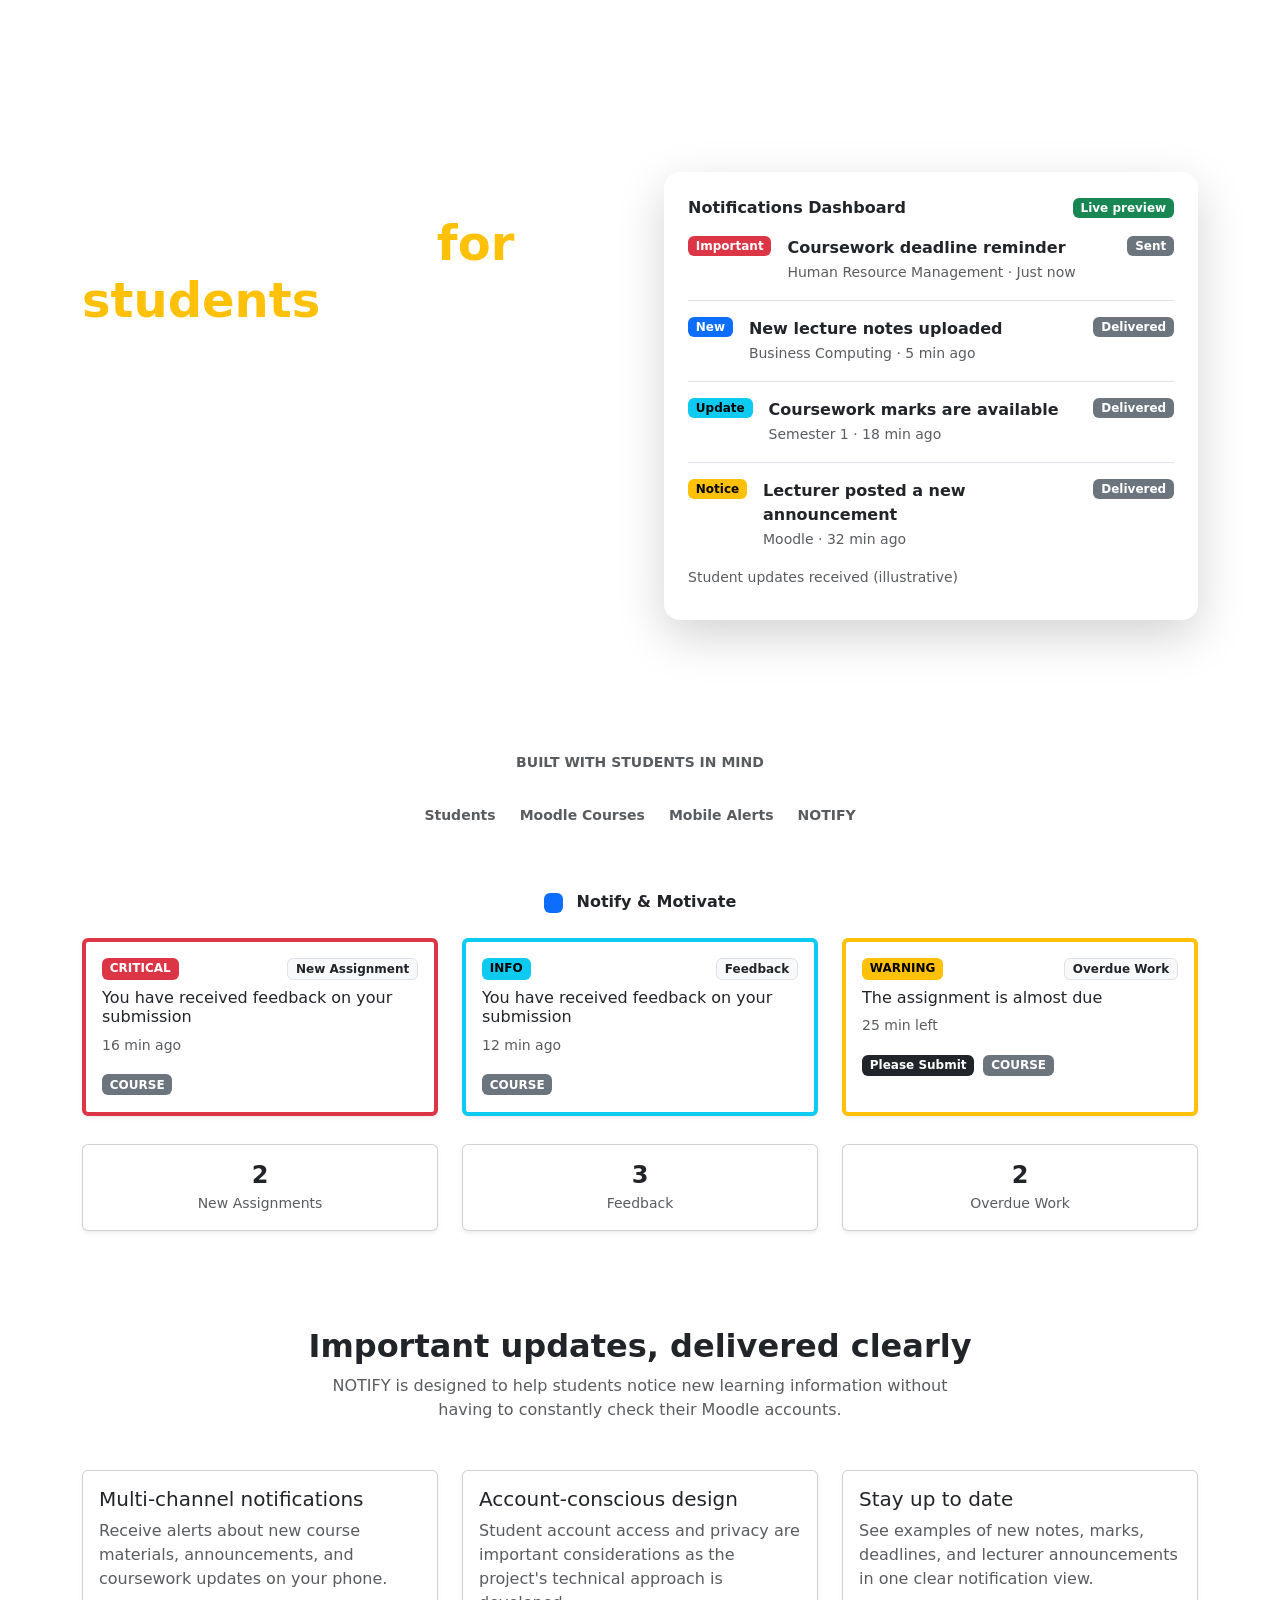
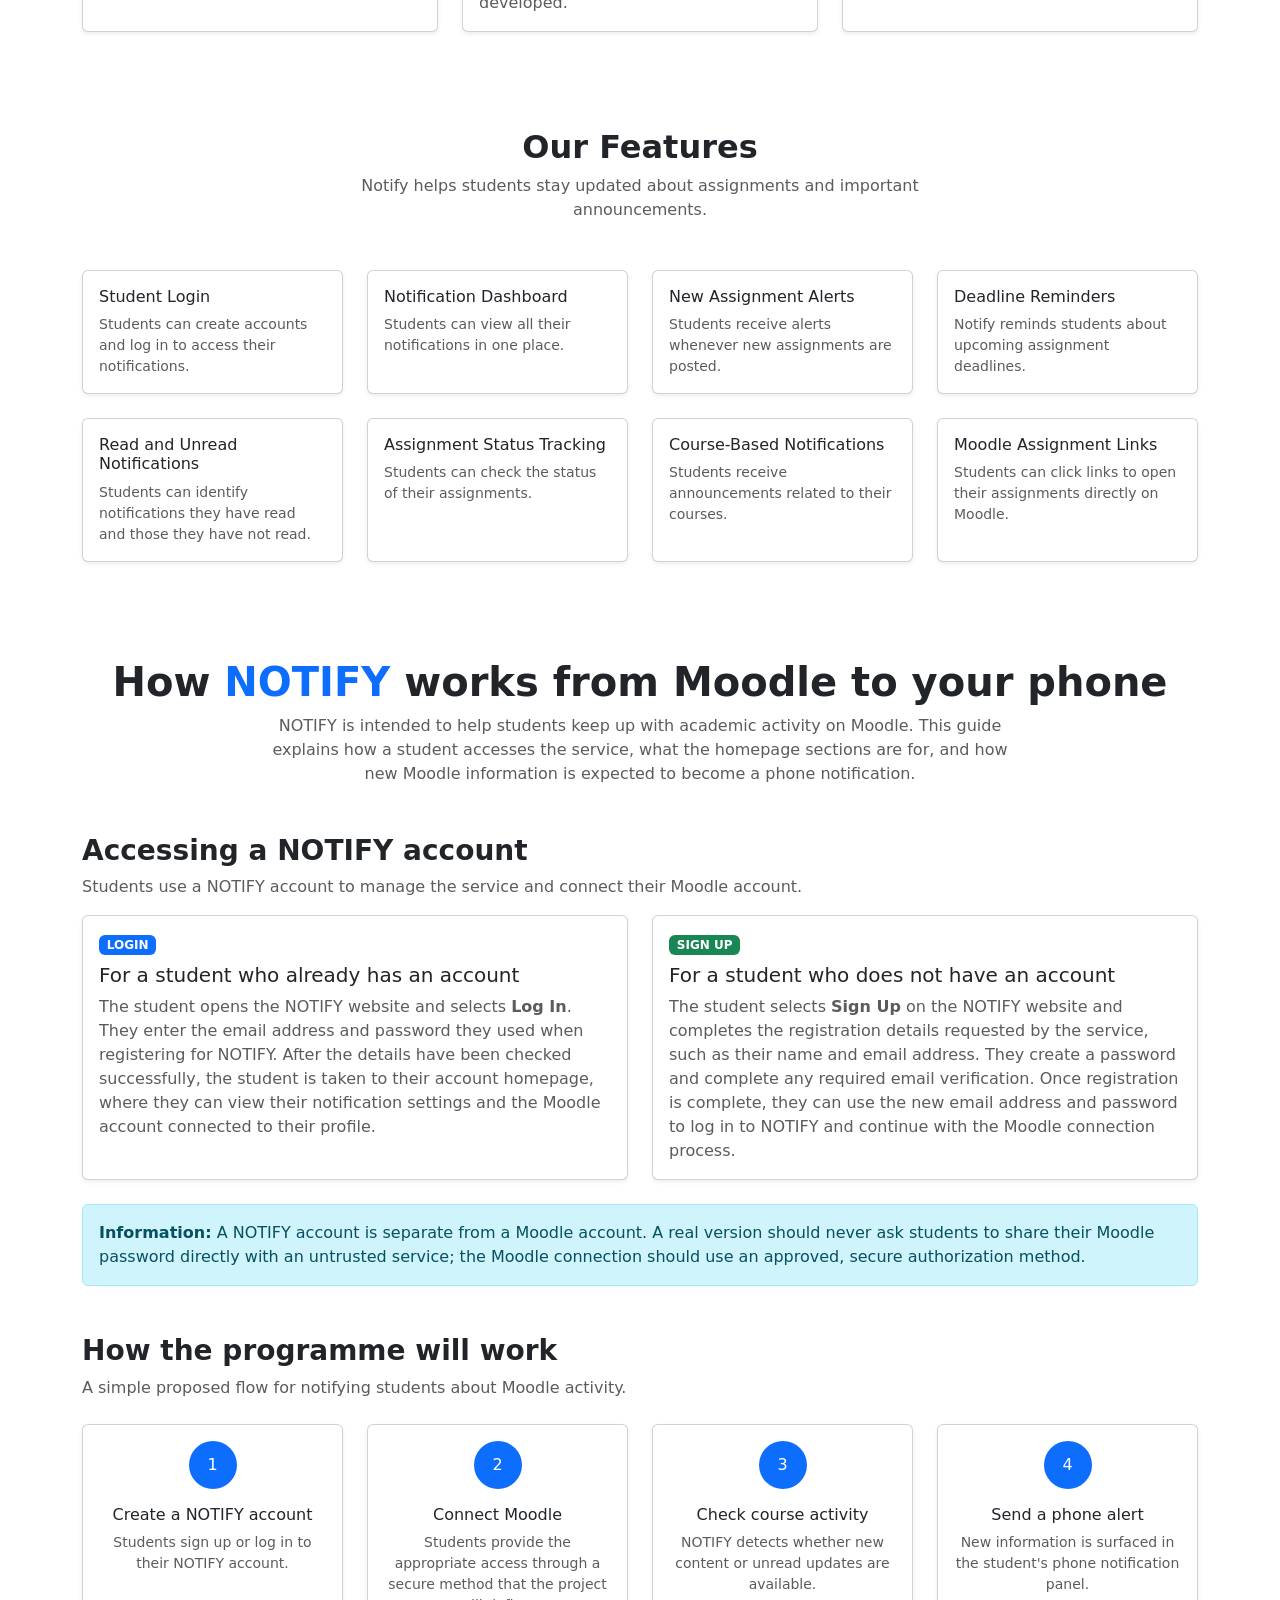
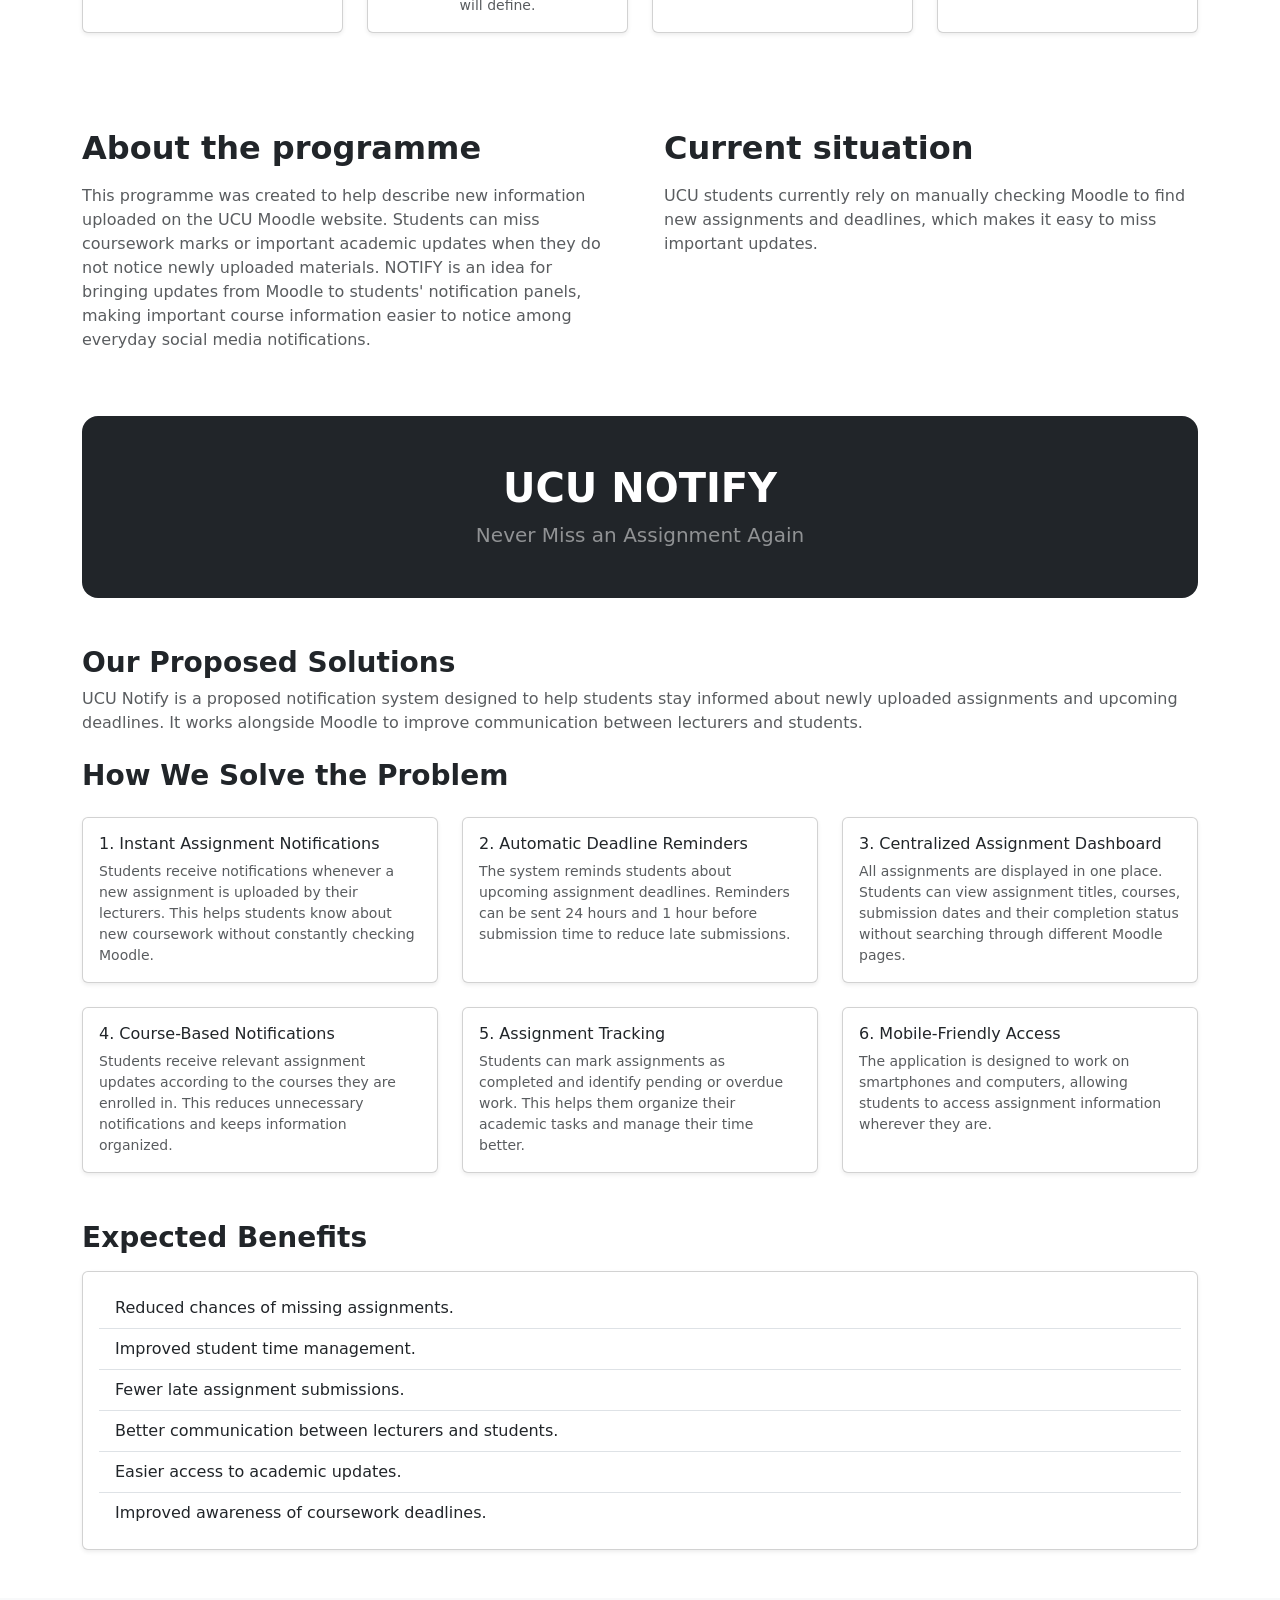
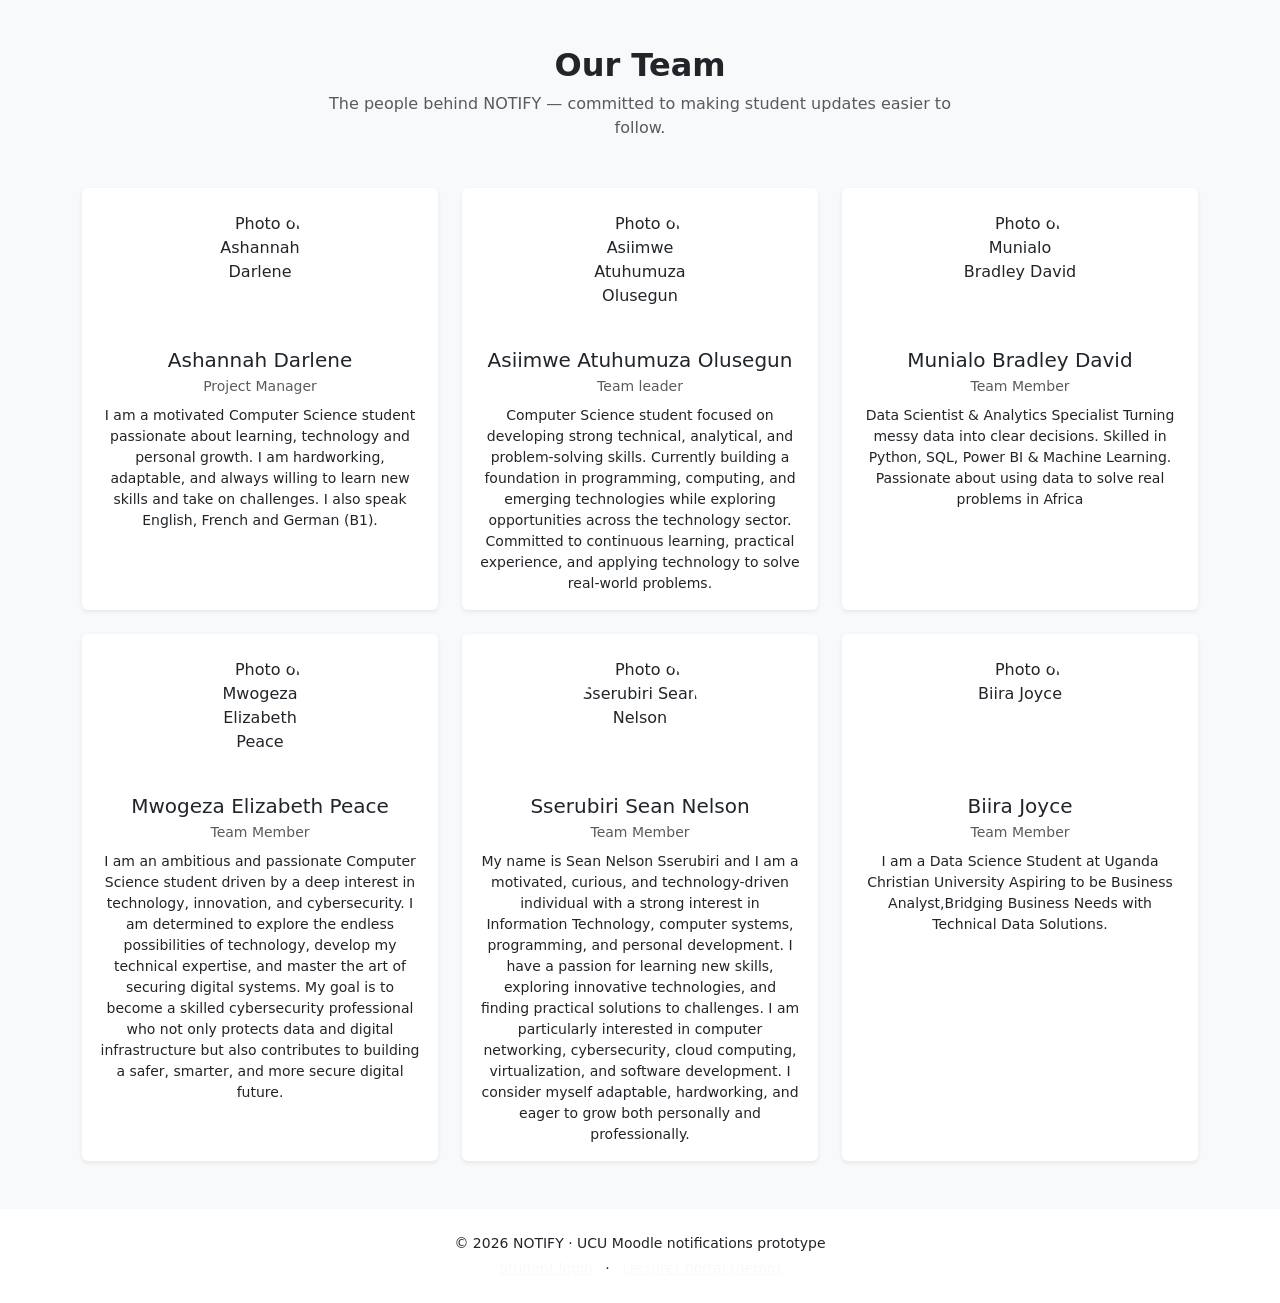
==== commit da7ef87e: "Add navigation bar with team link to index.html" ====
--- a/index.html
+++ b/index.html
@@ -8,6 +8,30 @@
   <meta name="description" content="NOTIFY brings UCU Moodle assignments, deadlines and announcements to students' phones.">
   <link href="https://cdn.jsdelivr.net/npm/bootstrap@5.3.8/dist/css/bootstrap.min.css" rel="stylesheet">
   <link rel="stylesheet" href="css/design.css">
+   <nav class="navbar navbar-expand-lg navbar-dark site-navbar">
+      <div class="container">
+        <a class="navbar-brand fw-bold" href="#" aria-label="Notify home">NOTIFY</a>
+        <button class="navbar-toggler" type="button" data-bs-toggle="collapse"
+          data-bs-target="#navbarNav" aria-controls="navbarNav"
+          aria-expanded="false" aria-label="Toggle navigation">
+          <span class="navbar-toggler-icon"></span>
+        </button>
+        <div class="collapse navbar-collapse" id="navbarNav">
+          <ul class="navbar-nav ms-auto">
+            <li class="nav-item"><a class="nav-link active" aria-current="page" href="#">Home</a></li>
+            <li class="nav-item"><a class="nav-link" href="#features">Features</a></li>
+            <li class="nav-item"><a class="nav-link" href="#solutions">Solutions</a></li>
+            <li class="nav-item"><a class="nav-link" href="#how-it-works">See How It Works</a></li>
+            <li class="nav-item"><a class="nav-link" href="#DEMO">Demo</a></li>
+            
+            <!-- NEW: Team link -->
+            <li class="nav-item"><a class="nav-link" href="#team">Team</a></li>
+            <li class="nav-item"><a class="nav-link" href="Login.html">Log In</a></li>
+          </ul>
+        </div>
+      </div>
+    </nav>
+  
 </head>
 
 <body>
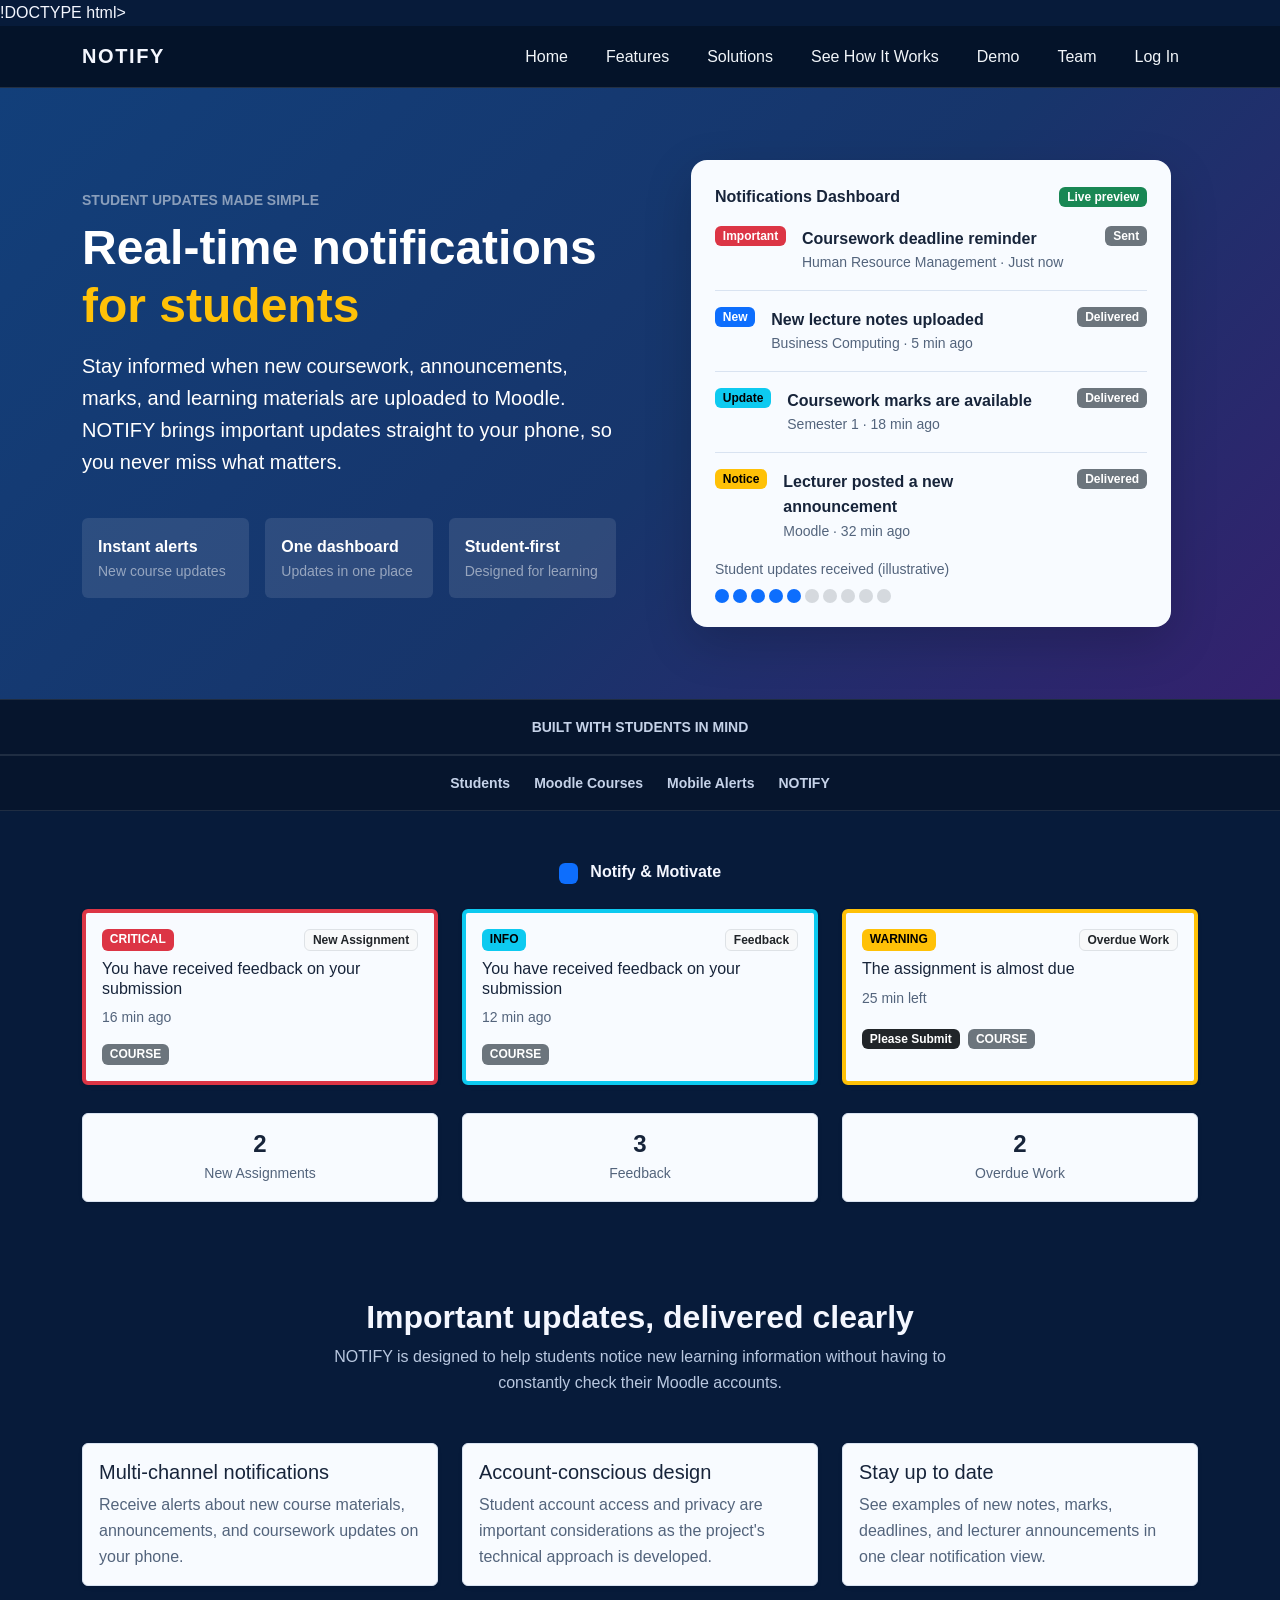
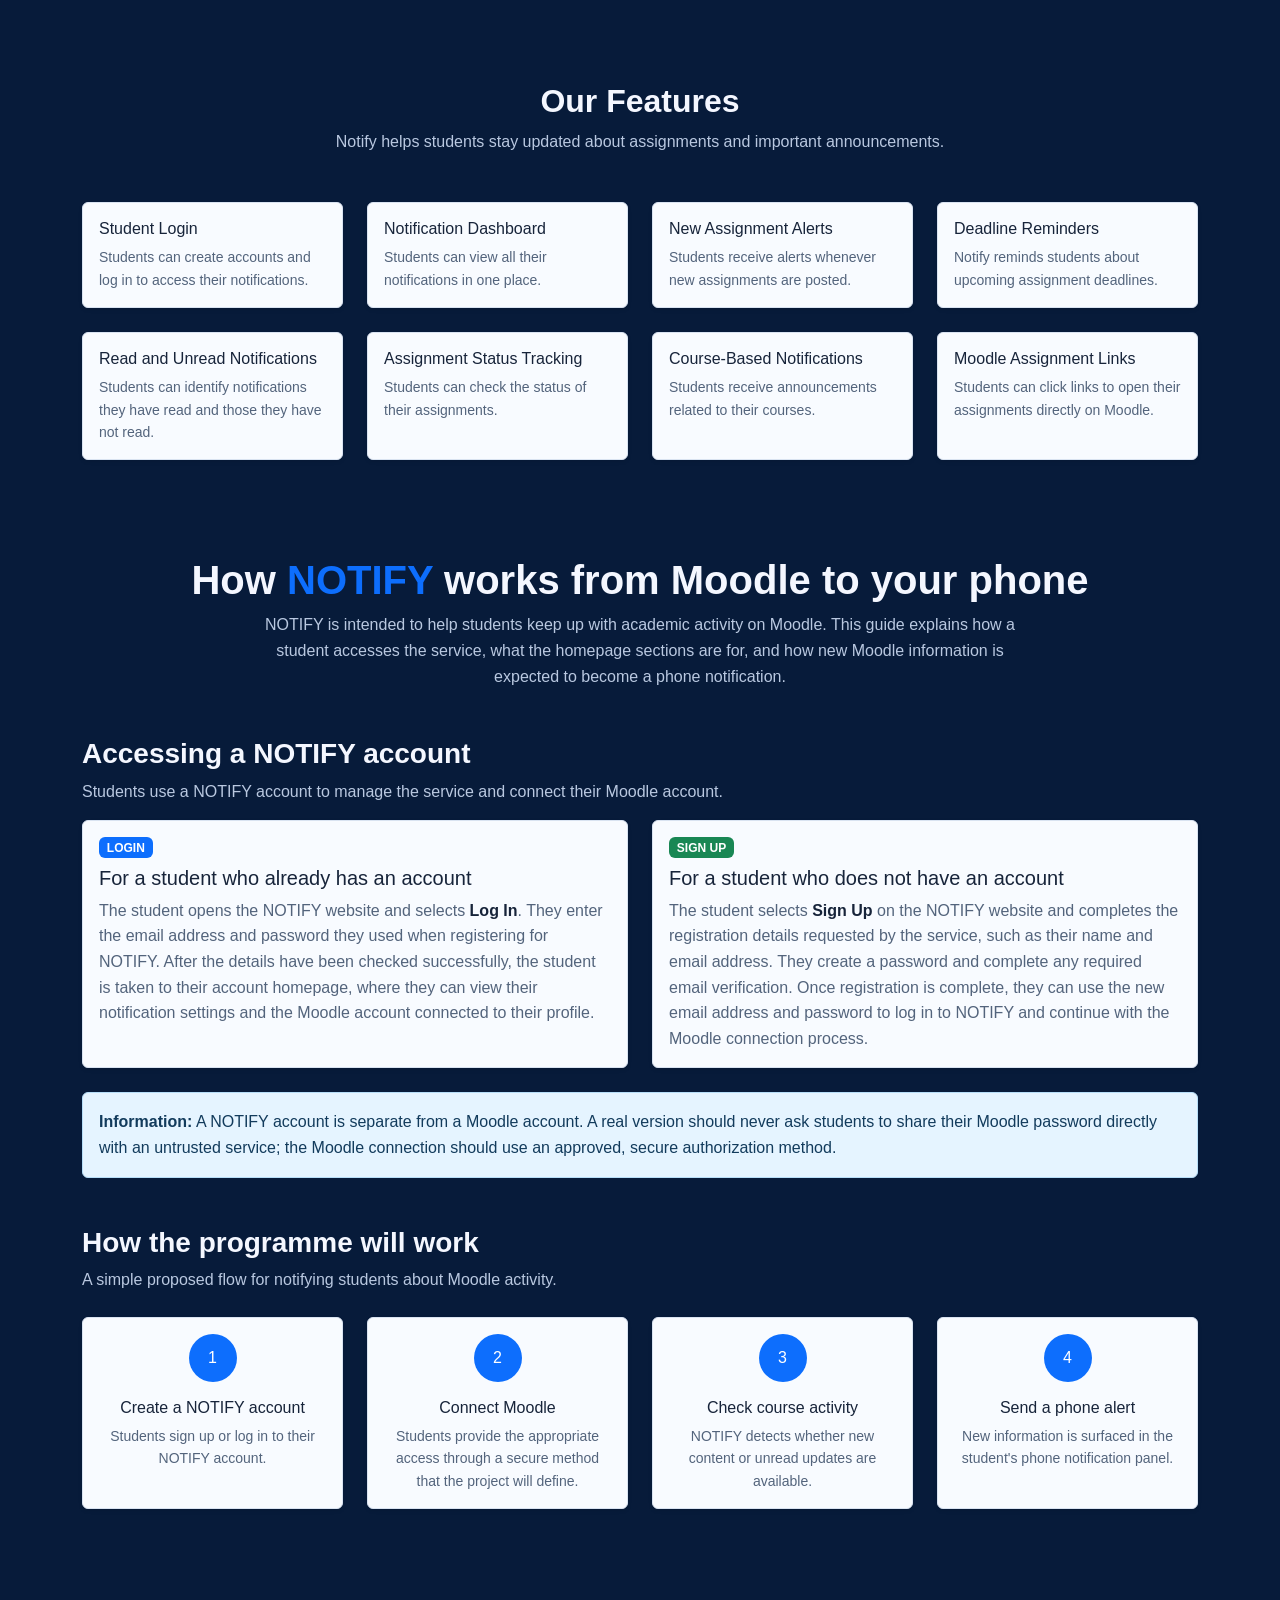
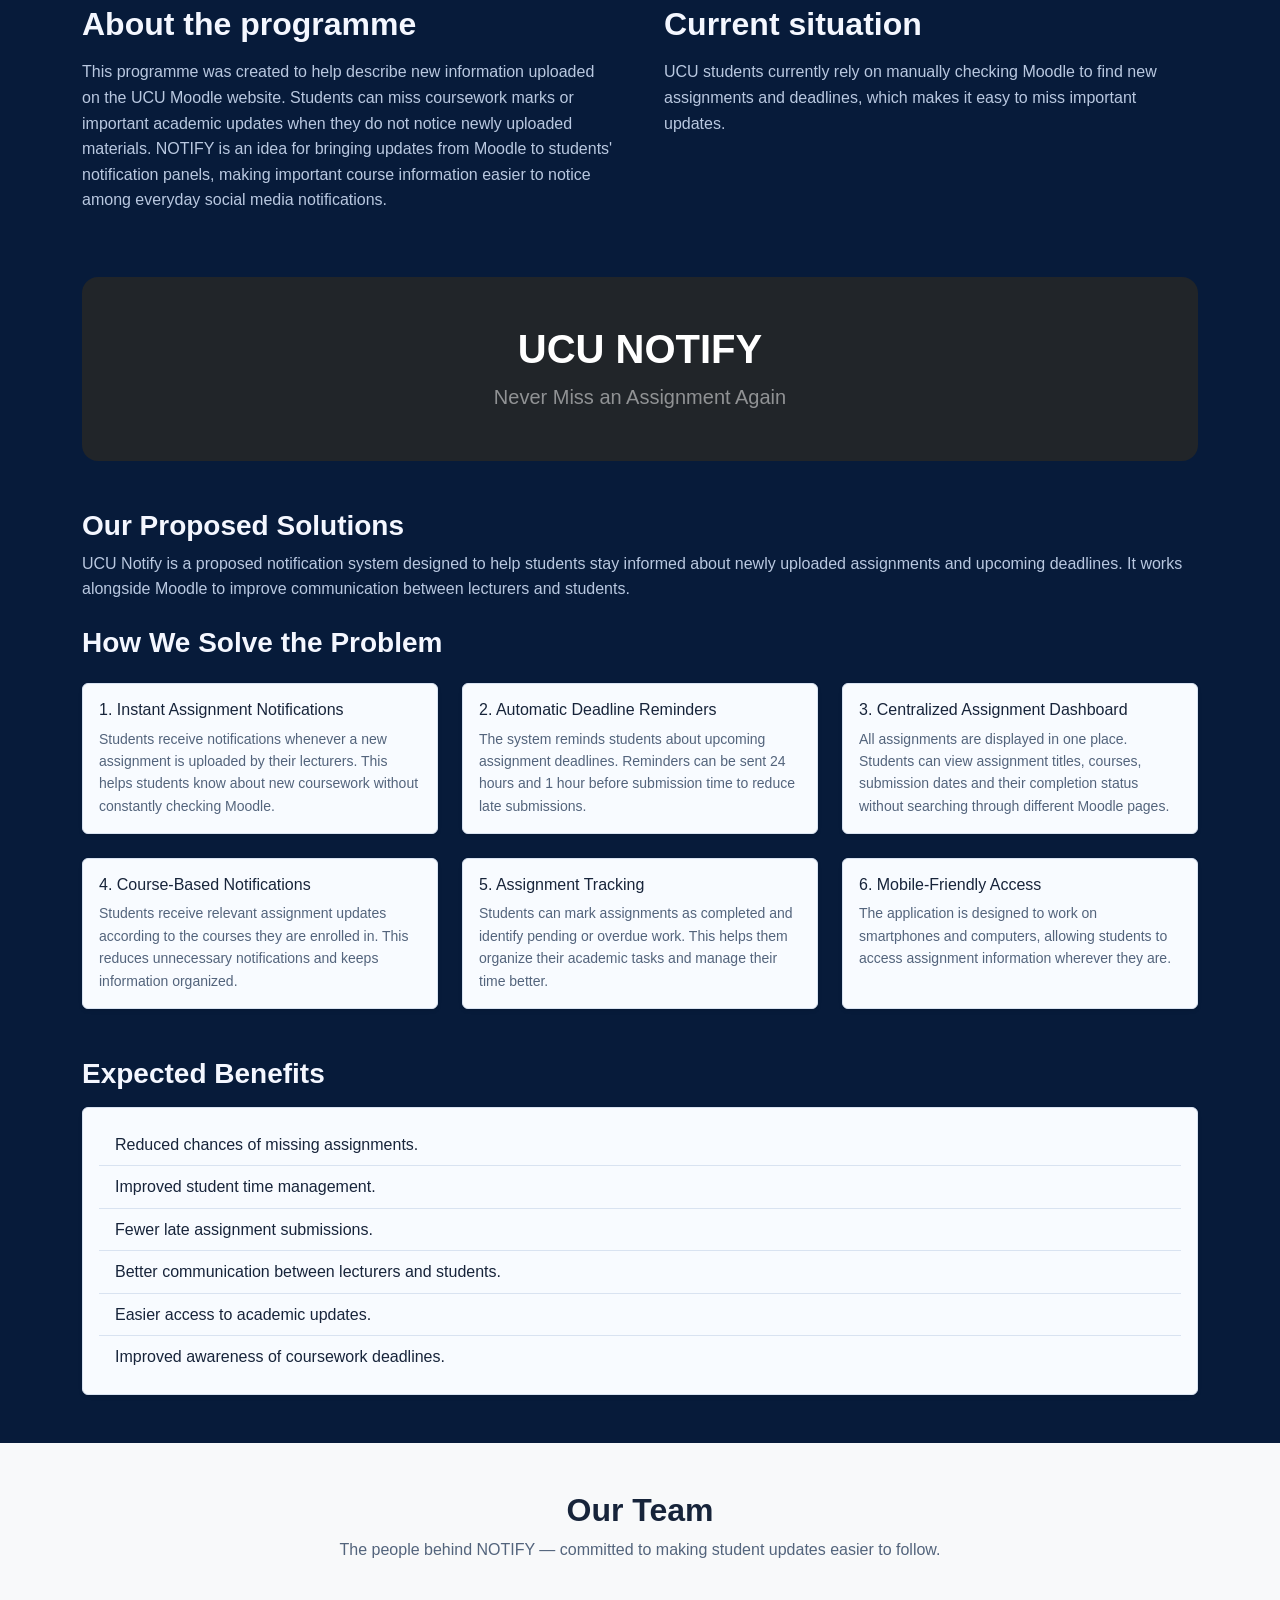
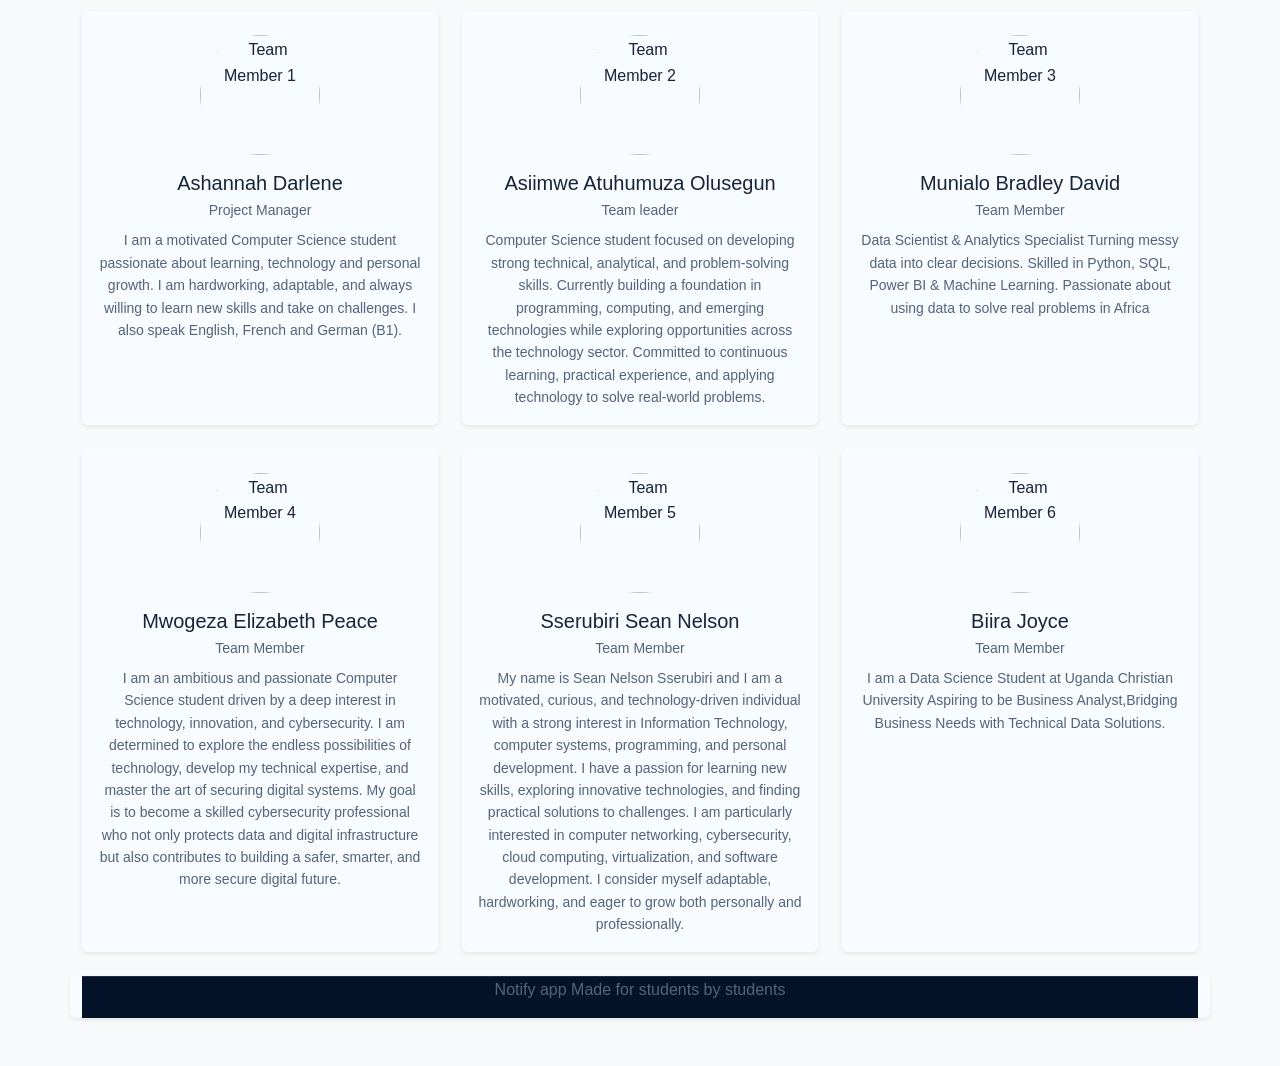
==== commit 5a47727b: "Refactor index.html for structure and accessibility Updated HTML structure and improved accessibilit" ====
--- a/index.html
+++ b/index.html
@@ -1,14 +1,18 @@
-<!DOCTYPE html>
+!DOCTYPE html>
 <html lang="en">
 <head>
   <meta charset="UTF-8">
   <meta name="viewport" content="width=device-width, initial-scale=1.0">
   <title>NOTIFY | Student Updates</title>
-  <link rel="icon" href="data:image/svg+xml,%3Csvg xmlns=%27http://www.w3.org/2000/svg%27 viewBox=%270 0 100 100%27%3E%3Ctext y=%27.9em%27 font-size=%2790%27%3E%F0%9F%94%94%3C/text%3E%3C/svg%3E">
-  <meta name="description" content="NOTIFY brings UCU Moodle assignments, deadlines and announcements to students' phones.">
   <link href="https://cdn.jsdelivr.net/npm/bootstrap@5.3.8/dist/css/bootstrap.min.css" rel="stylesheet">
-  <link rel="stylesheet" href="css/design.css">
-   <nav class="navbar navbar-expand-lg navbar-dark site-navbar">
+  <link rel="stylesheet" href="design.css">
+</head>
+
+<body>
+
+  <!-- ============ RESPONSIVE NAVBAR ============ -->
+  <header>
+    <nav class="navbar navbar-expand-lg navbar-dark site-navbar">
       <div class="container">
         <a class="navbar-brand fw-bold" href="#" aria-label="Notify home">NOTIFY</a>
         <button class="navbar-toggler" type="button" data-bs-toggle="collapse"
@@ -31,12 +35,7 @@
         </div>
       </div>
     </nav>
-  
-</head>
-
-<body>
-
-  <div id="site-nav"></div>
+  </header>
 
 
   <main>
@@ -433,7 +432,7 @@
       <div class="container">
 
         <div class="text-center mb-5">
-          <h2 class="h1 fw-bold">How <span class="text-primary">NOTIFY</span> works from Moodle to your phone</h2>
+          <h1 class="fw-bold">How <span class="text-primary">NOTIFY</span> works from Moodle to your phone</h1>
           <p class="text-muted mx-auto" style="max-width: 760px;">
             NOTIFY is intended to help students keep up with academic activity on Moodle.
             This guide explains how a student accesses the service, what the homepage
@@ -588,7 +587,7 @@
         <section id="solutions" class="mt-5">
 
           <div class="text-center bg-dark text-white rounded-4 p-5 mb-5">
-            <h2 class="display-6 fw-bold mb-2">UCU NOTIFY</h2>
+            <h1 class="display-6 fw-bold mb-2">UCU NOTIFY</h1>
             <p class="lead mb-0 text-white-50">Never Miss an Assignment Again</p>
           </div>
 
@@ -728,10 +727,10 @@
           <!-- Team Member 1 -->
           <div class="col-12 col-sm-6 col-lg-4">
             <div class="card h-100 shadow-sm border-0 text-center">
-              <img src="images/darlene.jpg" 
+              <img src="Darlene.jpeg" 
                    class="card-img-top rounded-circle mx-auto mt-4" 
-                   style="width:120px;height:120px;object-fit:cover;object-position:center 25%;" 
-                   alt="Photo of Ashannah Darlene" loading="lazy" width="120" height="120">
+                   style="width:120px;height:120px;object-fit:cover;" 
+                   alt="Team Member 1">
               <div class="card-body">
                 <h5 class="card-title mb-1">Ashannah Darlene</h5>
                 <p class="text-muted small mb-2">Project Manager</p>
@@ -743,10 +742,10 @@
           <!-- Team Member 2 -->
           <div class="col-12 col-sm-6 col-lg-4">
             <div class="card h-100 shadow-sm border-0 text-center">
-              <img src="images/asiimwe.jpg" 
+              <img src="Asiimwe A.jpeg" 
                    class="card-img-top rounded-circle mx-auto mt-4" 
-                   style="width:120px;height:120px;object-fit:cover;object-position:center 25%;" 
-                   alt="Photo of Asiimwe Atuhumuza Olusegun" loading="lazy" width="120" height="120">
+                   style="width:120px;height:120px;object-fit:cover;" 
+                   alt="Team Member 2">
               <div class="card-body">
                 <h5 class="card-title mb-1">Asiimwe Atuhumuza Olusegun</h5>
                 <p class="text-muted small mb-2">Team leader</p>
@@ -759,14 +758,14 @@
           <!-- Team Member 3 -->
           <div class="col-12 col-sm-6 col-lg-4">
             <div class="card h-100 shadow-sm border-0 text-center">
-              <img src="images/bradley.jpg" 
+              <img src="Bradley.jpeg" 
                    class="card-img-top rounded-circle mx-auto mt-4" 
-                   style="width:120px;height:120px;object-fit:cover;object-position:center 25%;" 
-                   alt="Photo of Munialo Bradley David" loading="lazy" width="120" height="120">
+                   style="width:120px;height:120px;object-fit:cover;" 
+                   alt="Team Member 3">
               <div class="card-body">
                 <h5 class="card-title mb-1">Munialo Bradley David</h5>
                 <p class="text-muted small mb-2">Team Member</p>
-                <p class="card-text small">Data Scientist &amp; Analytics Specialist
+                <p class="card-text small">Data Scientist & Analytics Specialist
 Turning messy data into clear decisions. Skilled in Python, SQL, Power BI & Machine Learning. Passionate about using data to solve real problems in Africa</p>
               </div>
             </div>
@@ -775,10 +774,10 @@
           <!-- Team Member 4 -->
           <div class="col-12 col-sm-6 col-lg-4">
             <div class="card h-100 shadow-sm border-0 text-center">
-              <img src="images/liz.jpg" 
+              <img src="Elizabeth Peace.jpeg" 
                    class="card-img-top rounded-circle mx-auto mt-4" 
-                   style="width:120px;height:120px;object-fit:cover;object-position:center 25%;" 
-                   alt="Photo of Mwogeza Elizabeth Peace" loading="lazy" width="120" height="120">
+                   style="width:120px;height:120px;object-fit:cover;" 
+                   alt="Team Member 4">
               <div class="card-body">
                 <h5 class="card-title mb-1">Mwogeza Elizabeth Peace</h5>
                 <p class="text-muted small mb-2">Team Member</p>
@@ -790,10 +789,10 @@
           <!-- Team Member 5 -->
           <div class="col-12 col-sm-6 col-lg-4">
             <div class="card h-100 shadow-sm border-0 text-center">
-              <img src="images/sean.jpg" 
+              <img src="Sean.jpeg" 
                    class="card-img-top rounded-circle mx-auto mt-4" 
-                   style="width:120px;height:120px;object-fit:cover;object-position:center 25%;" 
-                   alt="Photo of Sserubiri Sean Nelson" loading="lazy" width="120" height="120">
+                   style="width:120px;height:120px;object-fit:cover;" 
+                   alt="Team Member 5">
               <div class="card-body">
                 <h5 class="card-title mb-1">Sserubiri Sean Nelson</h5>
                 <p class="text-muted small mb-2">Team Member</p>
@@ -805,10 +804,10 @@
           <!-- Team Member 6 -->
           <div class="col-12 col-sm-6 col-lg-4">
             <div class="card h-100 shadow-sm border-0 text-center">
-              <img src="images/joyce.jpg" 
+              <img src="Screenshot 2026-10-13 171623.png" 
                    class="card-img-top rounded-circle mx-auto mt-4" 
-                   style="width:120px;height:120px;object-fit:cover;object-position:center 25%;" 
-                   alt="Photo of Biira Joyce" loading="lazy" width="120" height="120">
+                   style="width:120px;height:120px;object-fit:cover;" 
+                   alt="Team Member 6">
               <div class="card-body">
                 <h5 class="card-title mb-1">Biira Joyce</h5>
                 <p class="text-muted small mb-2">Team Member</p>
@@ -816,24 +815,11 @@
               </div>
             </div>
           </div>
-
-        </div>
-
-      </div>
-    </section>
-
-  </main>
-
-  <footer class="py-4 text-center small">
-    <div class="container">
-      <div class="mb-1">&copy; 2026 NOTIFY &middot; UCU Moodle notifications prototype</div>
-      <a class="link-light" href="login.html">Student login</a>
-      <span class="mx-2">&middot;</span>
-      <a class="link-light" href="lecturer.html">Lecturer portal (demo)</a>
-    </div>
-  </footer>
-
-  <script src="https://cdn.jsdelivr.net/npm/bootstrap@5.3.8/dist/js/bootstrap.bundle.min.js"></script>
-  <script src="js/nav.js"></script>
-</body>
-</html>
+            <div class="card h-100 shadow-sm border-0 text-center">
+            </body>
+            <footer>
+              <p>
+                Notify app Made for students by students
+              </p>
+            </footer>
+            </html>
--- a/design.css
+++ b/design.css
@@ -0,0 +1,210 @@
+
+/* NAVIGATION LINKS */
+.site-navbar .navbar-nav .nav-link {
+    position: relative;
+    display: inline-block;
+    padding: 10px 16px !important;
+    margin: 0 3px;
+    border-radius: 10px;
+
+    color: #f1f5f9;
+    background-color: transparent;
+
+    transition:
+        background-color 0.35s ease,
+        color 0.35s ease,
+        transform 0.35s ease,
+        box-shadow 0.35s ease;
+}
+
+/* SMOOTH HOVER EFFECT */
+.site-navbar .navbar-nav .nav-link:hover {
+    color: #10243b;
+    background-color: #dff4ff;
+
+    transform: translateY(-2px);
+
+    box-shadow:
+        0 4px 14px rgba(173, 226, 255, 0.18);
+}
+
+/* REMOVE BOOTSTRAP ACTIVE COLOUR */
+.site-navbar .navbar-nav .nav-link.active {
+    color: #f1f5f9;
+    background-color: transparent;
+    box-shadow: none;
+}
+
+/* CLICK FEEDBACK */
+.site-navbar .navbar-nav .nav-link:active {
+    transform: scale(0.96);
+}
+
+/* KEYBOARD ACCESSIBILITY */
+.site-navbar .navbar-nav .nav-link:focus-visible {
+    outline: 2px solid #dff4ff;
+    outline-offset: 3px;
+}
+
+/* MOBILE NAVIGATION */
+@media (max-width: 991px) {
+    .site-navbar .navbar-nav .nav-link {
+        display: block;
+        margin: 3px 0;
+    }
+}
+
+
+:root {
+  --page-blue: #071b3a;
+  --page-blue-deep: #06152d;
+  --navbar-blue: #041329;
+  --card-surface: #f8fbff;
+  --card-text: #17243a;
+  --muted-text: #53647c;
+  --accent-blue: #3b82f6;
+}
+
+html {
+  scroll-behavior: smooth;
+  scroll-padding-top: 5rem;
+}
+
+body {
+  margin: 0;
+  background-color: var(--page-blue);
+  color: #f4f7ff;
+  font-family: Arial, Helvetica, sans-serif;
+  line-height: 1.6;
+}
+
+.site-navbar {
+  background-color: var(--navbar-blue);
+  border-bottom: 1px solid rgba(255, 255, 255, 0.12);
+}
+
+.navbar-brand {
+  color: #ffffff;
+  letter-spacing: 0.08em;
+}
+
+.navbar .nav-link {
+  color: #dce8ff;
+  margin-left: 0.35rem;
+}
+
+.navbar .nav-link:hover,
+.navbar .nav-link:focus,
+.navbar .nav-link.active {
+  color: #ffffff;
+}
+
+.hero-gradient {
+  background: linear-gradient(135deg, #123f7a 0%, #17356b 55%, #34216e 100%);
+}
+
+.student-strip {
+  background-color: var(--page-blue-deep);
+  color: #e8efff;
+  border-top: 1px solid rgba(255, 255, 255, 0.1);
+  border-bottom: 1px solid rgba(255, 255, 255, 0.1);
+}
+
+.student-strip .text-muted,
+.student-strip.text-muted {
+  color: #c5d2e8 !important;
+}
+
+section {
+  background-color: var(--page-blue);
+  color: #f4f7ff;
+}
+
+h1, h2, h3, h4, h5, h6,
+p, li, strong, .fw-semibold, .fw-bold {
+  color: inherit;
+}
+
+.text-muted {
+  color: var(--muted-text) !important;
+}
+
+
+.card,
+.alert,
+.list-group-item {
+  background-color: var(--card-surface);
+  color: var(--card-text);
+  border-color: #d9e3f1;
+}
+
+.card .card-title,
+.card h1, .card h2, .card h3, .card h4, .card h5, .card h6,
+.card strong {
+  color: var(--card-text);
+}
+
+.card .card-text,
+.card p,
+.card small,
+.card .text-muted,
+.card .small.text-muted {
+  color: var(--muted-text) !important;
+}
+
+.card .border-bottom {
+  border-color: #d9e3f1 !important;
+}
+
+.dashboard-card {
+  max-width: 480px;
+}
+
+.stat-dot {
+  width: 14px;
+  height: 14px;
+  display: inline-block;
+  border-radius: 50%;
+}
+
+.list-group-item {
+  color: var(--card-text);
+}
+
+.alert-info {
+  color: #123b5c;
+  background-color: #e5f4ff;
+  border-color: #b7def8;
+}
+
+footer {
+  background-color: var(--navbar-blue) !important;
+  color: #d5e0f2 !important;
+  border-top: 1px solid rgba(255, 255, 255, 0.12);
+}
+
+/* Keep links and keyboard focus easy to see. */
+a {
+  text-underline-offset: 0.2em;
+}
+
+a:focus-visible,
+button:focus-visible {
+  outline: 3px solid #fbbf24;
+  outline-offset: 3px;
+}
+
+@media (max-width: 991.98px) {
+  .navbar .nav-link {
+    margin-left: 0;
+    padding: 0.65rem 0;
+  }
+}
+
+/* ---- Fixes added for deployment ---- */
+/* Muted text was too dark on the dark-blue page background */
+.text-muted { color: #b9c8e0 !important; }
+
+/* Team section is light (bg-light), so it needs dark text */
+#team h2 { color: var(--card-text); }
+#team .text-muted { color: var(--muted-text) !important; }
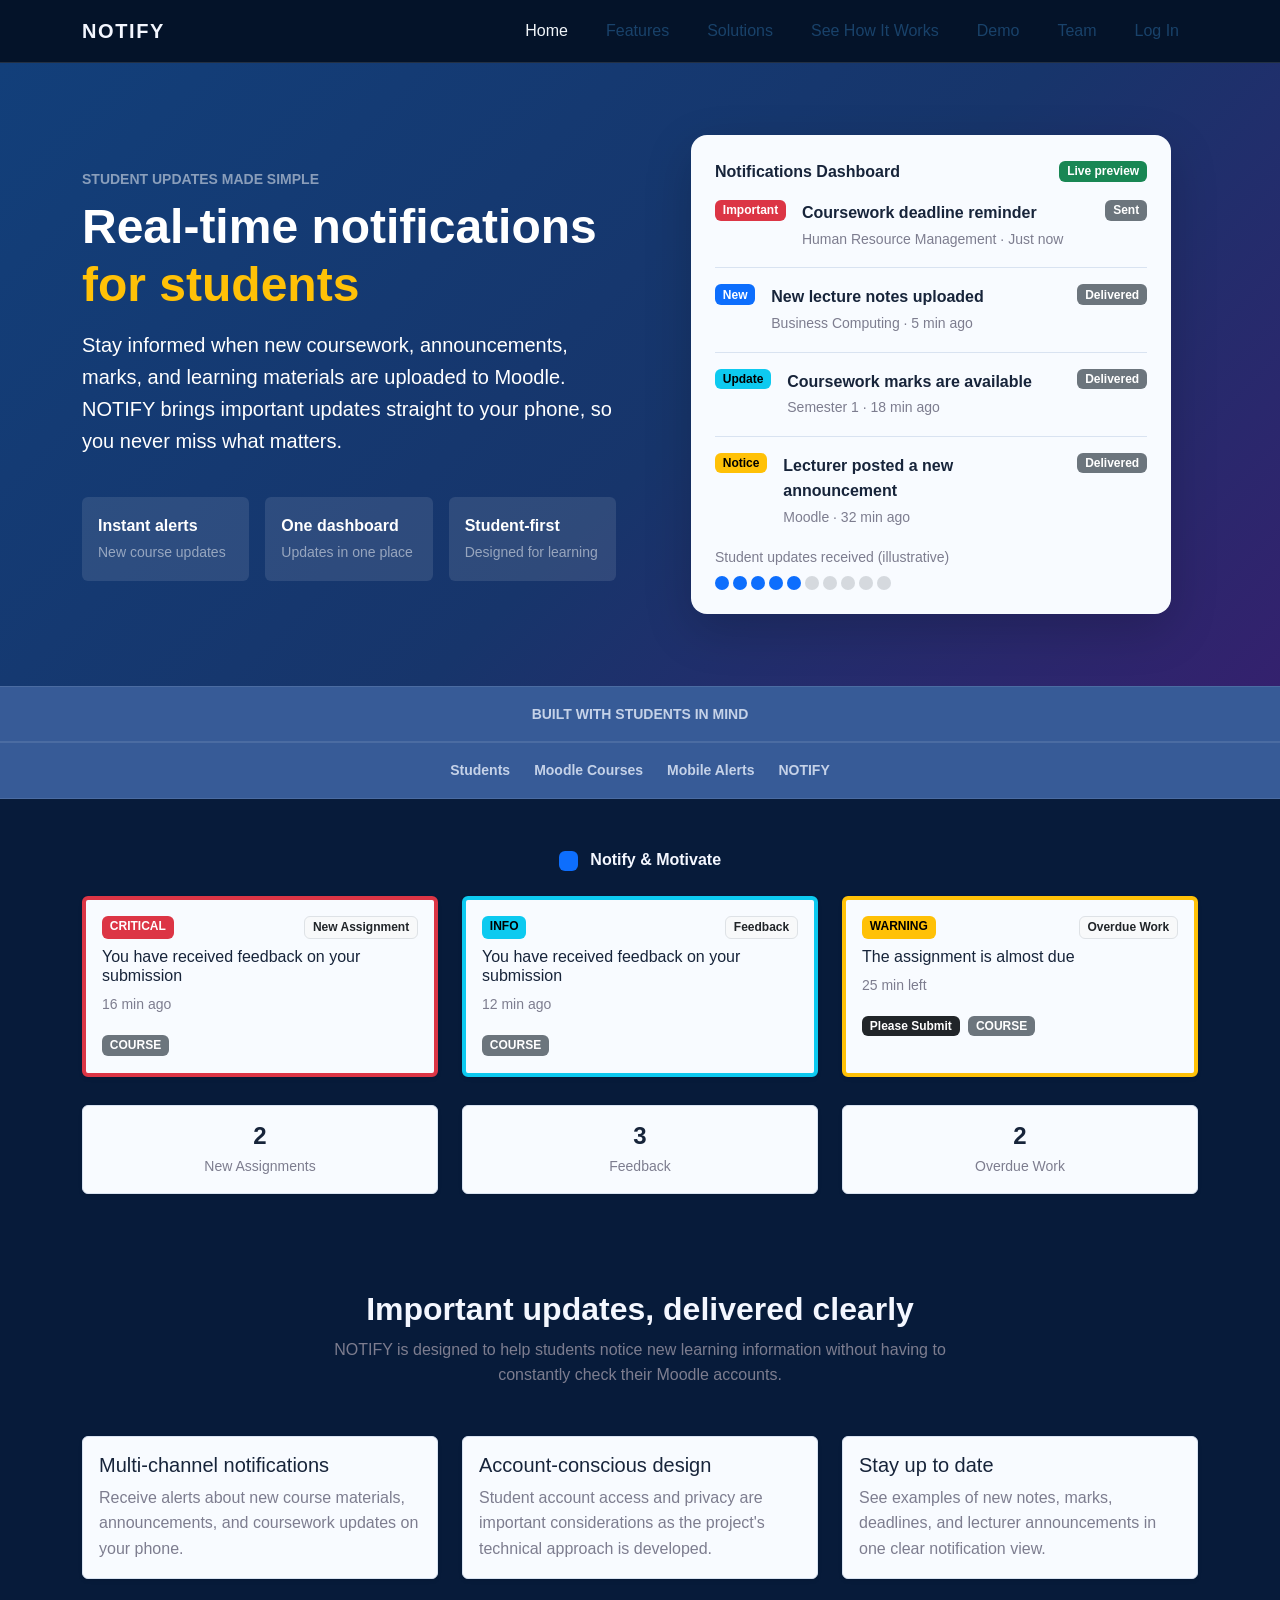
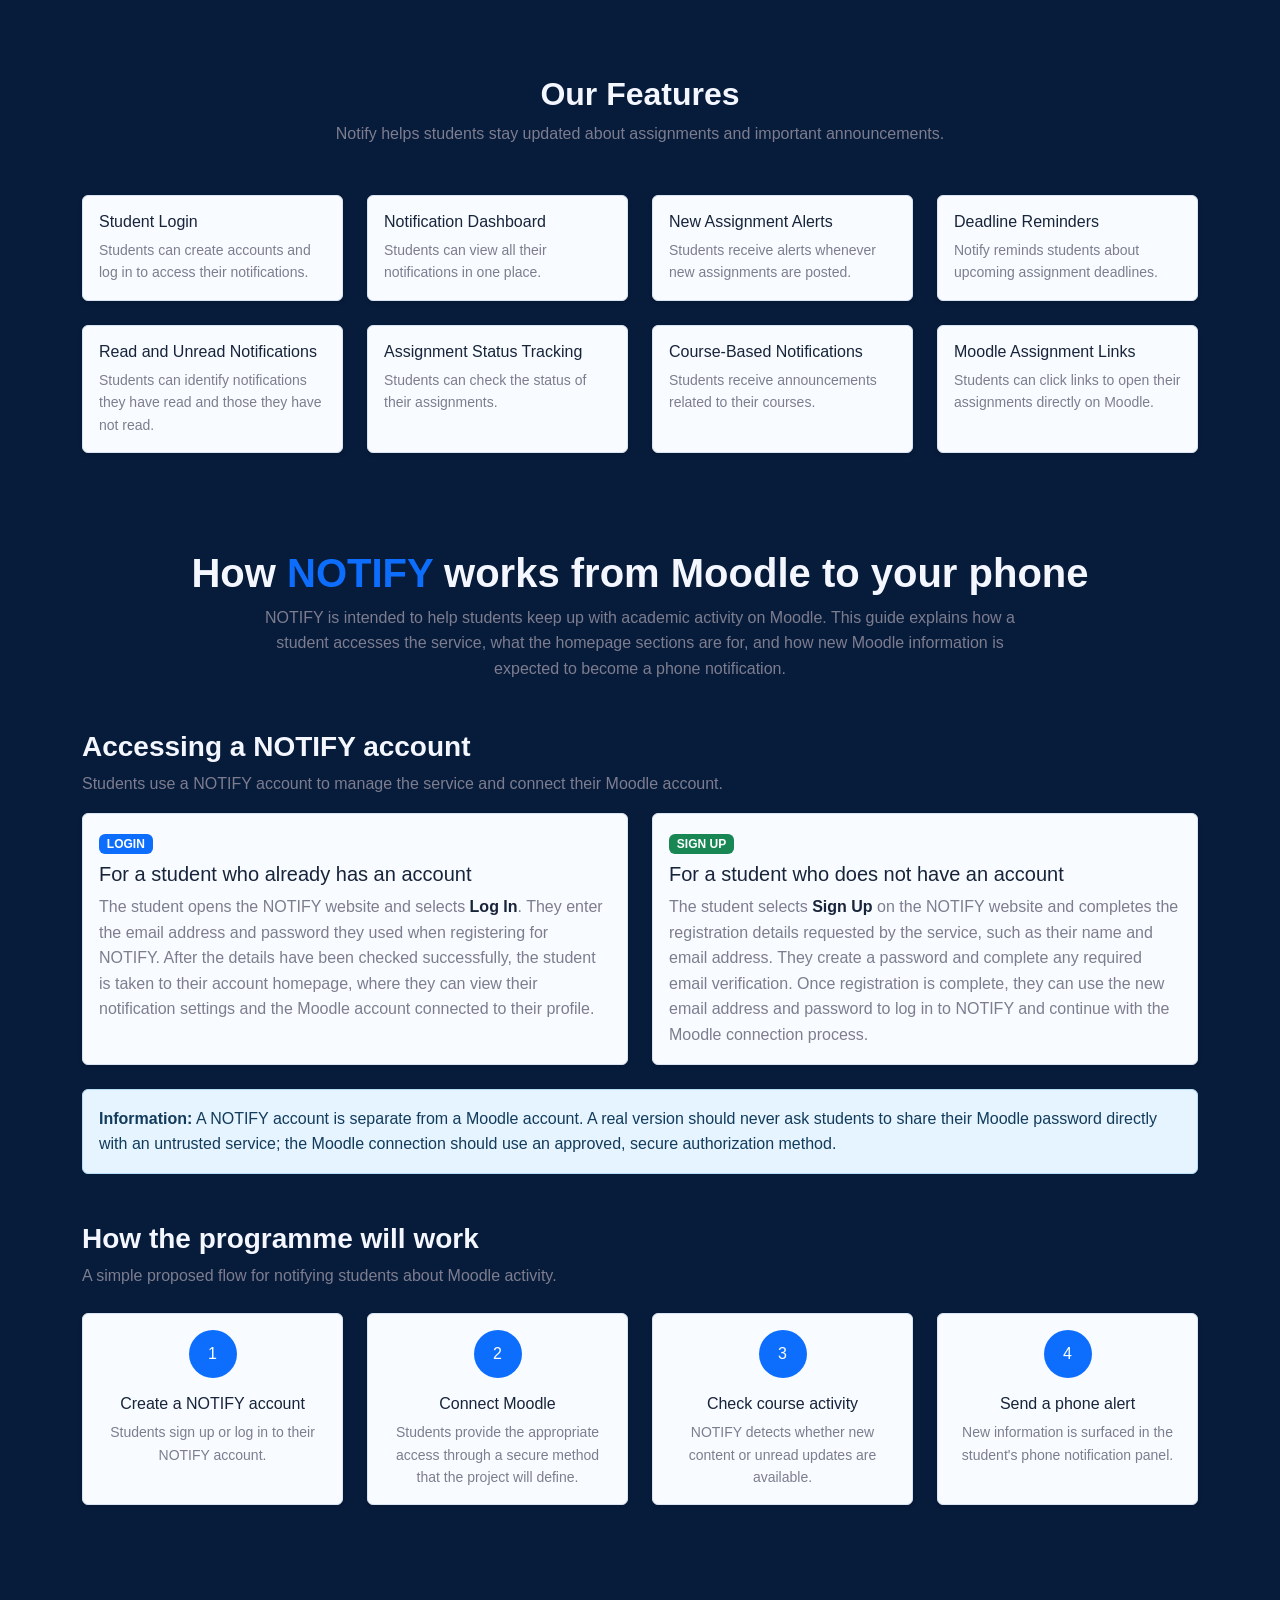
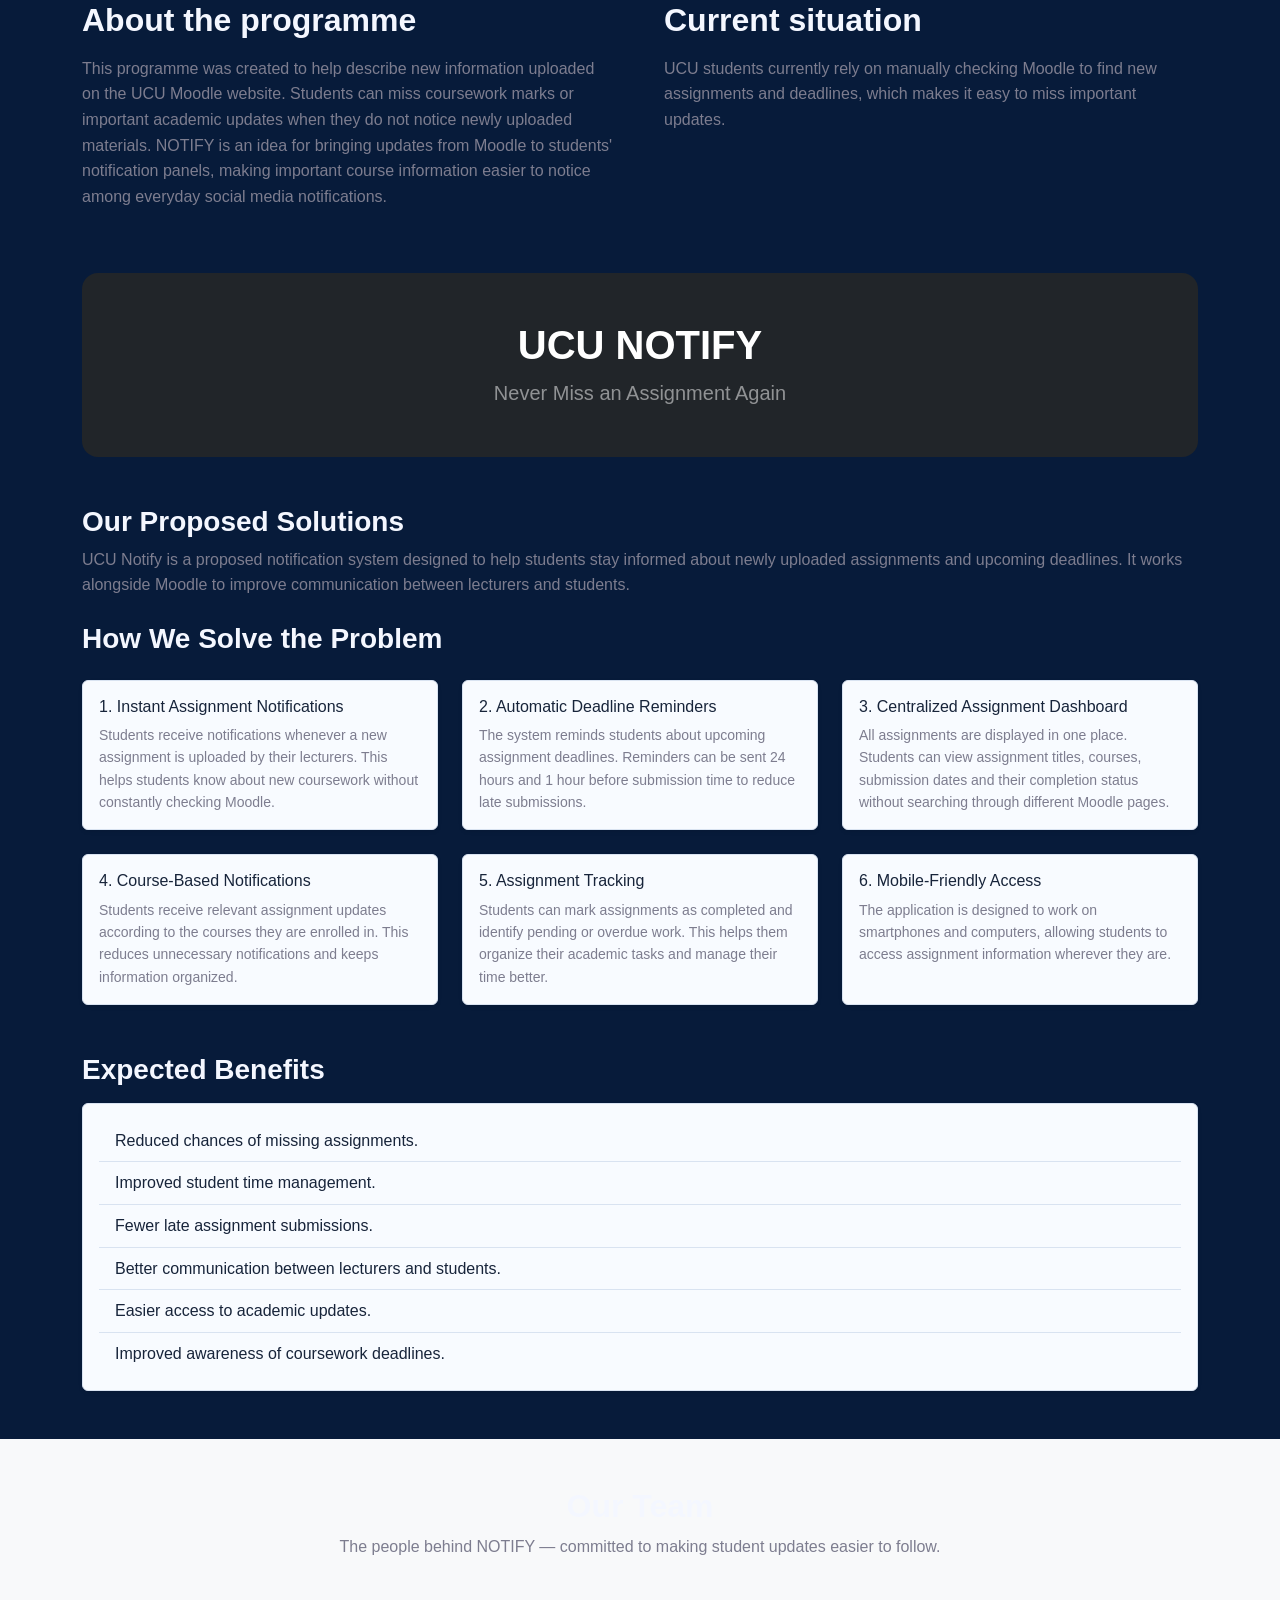
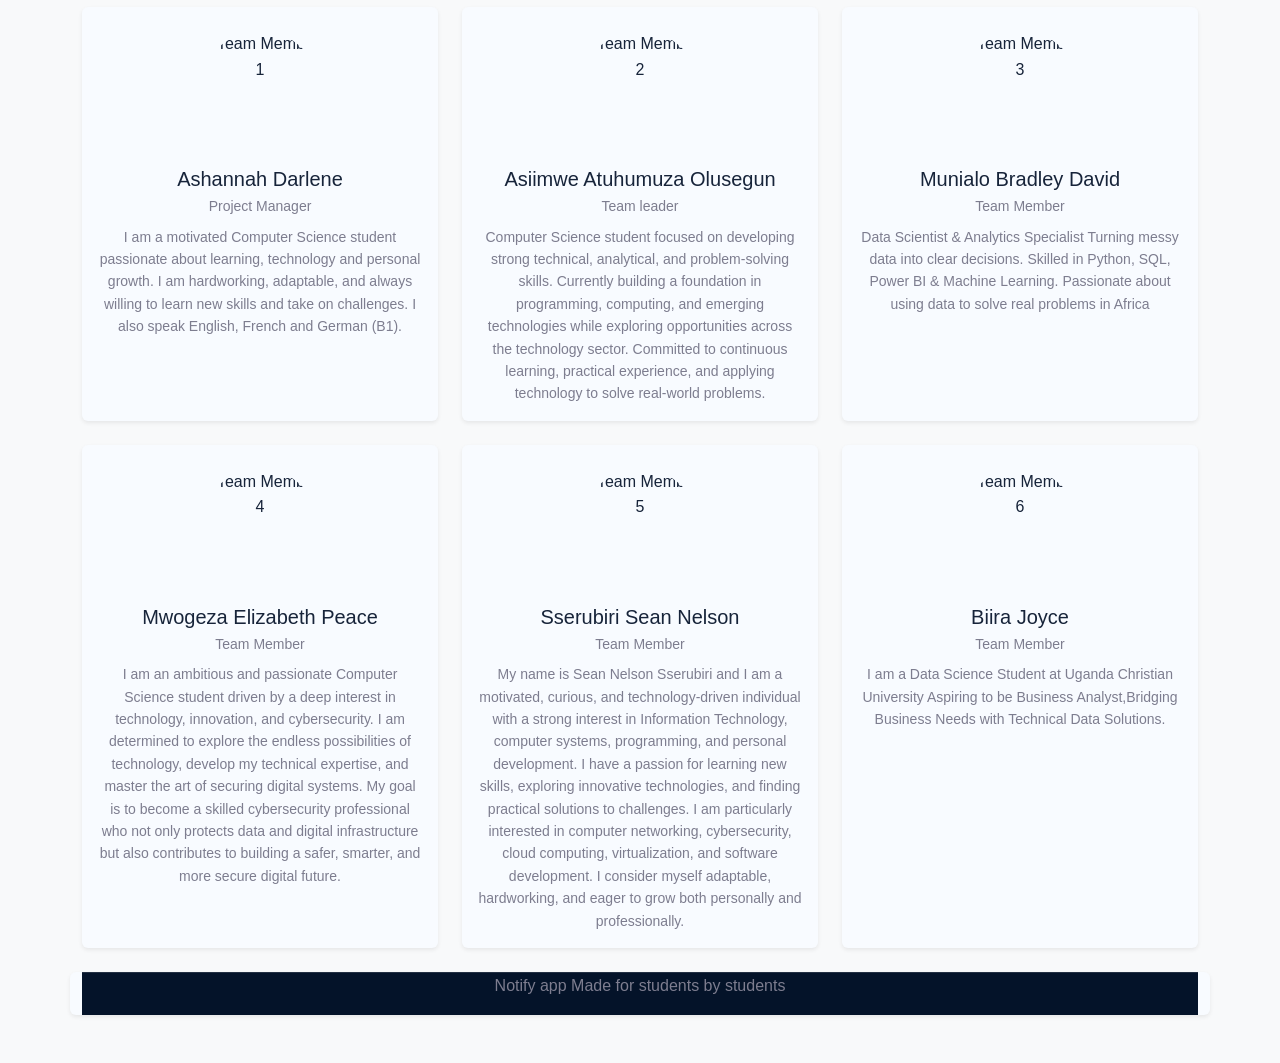
==== commit 3b11b117: "Fix DOCTYPE declaration in index.html" ====
--- a/index.html
+++ b/index.html
@@ -1,4 +1,4 @@
-!DOCTYPE html>
+<!DOCTYPE html>
 <html lang="en">
 <head>
   <meta charset="UTF-8">
--- a/design.css
+++ b/design.css
@@ -1,4 +1,3 @@
-
 /* NAVIGATION LINKS */
 .site-navbar .navbar-nav .nav-link {
     position: relative;
@@ -7,7 +6,7 @@
     margin: 0 3px;
     border-radius: 10px;
 
-    color: #f1f5f9;
+    color: #19426a;
     background-color: transparent;
 
     transition:
@@ -53,15 +52,13 @@
         margin: 3px 0;
     }
 }
-
-
 :root {
   --page-blue: #071b3a;
-  --page-blue-deep: #06152d;
+  --page-blue-deep: #375b97;
   --navbar-blue: #041329;
   --card-surface: #f8fbff;
   --card-text: #17243a;
-  --muted-text: #53647c;
+  --muted-text: #7d7d8f;
   --accent-blue: #3b82f6;
 }
 
@@ -200,11 +197,3 @@
     padding: 0.65rem 0;
   }
 }
-
-/* ---- Fixes added for deployment ---- */
-/* Muted text was too dark on the dark-blue page background */
-.text-muted { color: #b9c8e0 !important; }
-
-/* Team section is light (bg-light), so it needs dark text */
-#team h2 { color: var(--card-text); }
-#team .text-muted { color: var(--muted-text) !important; }
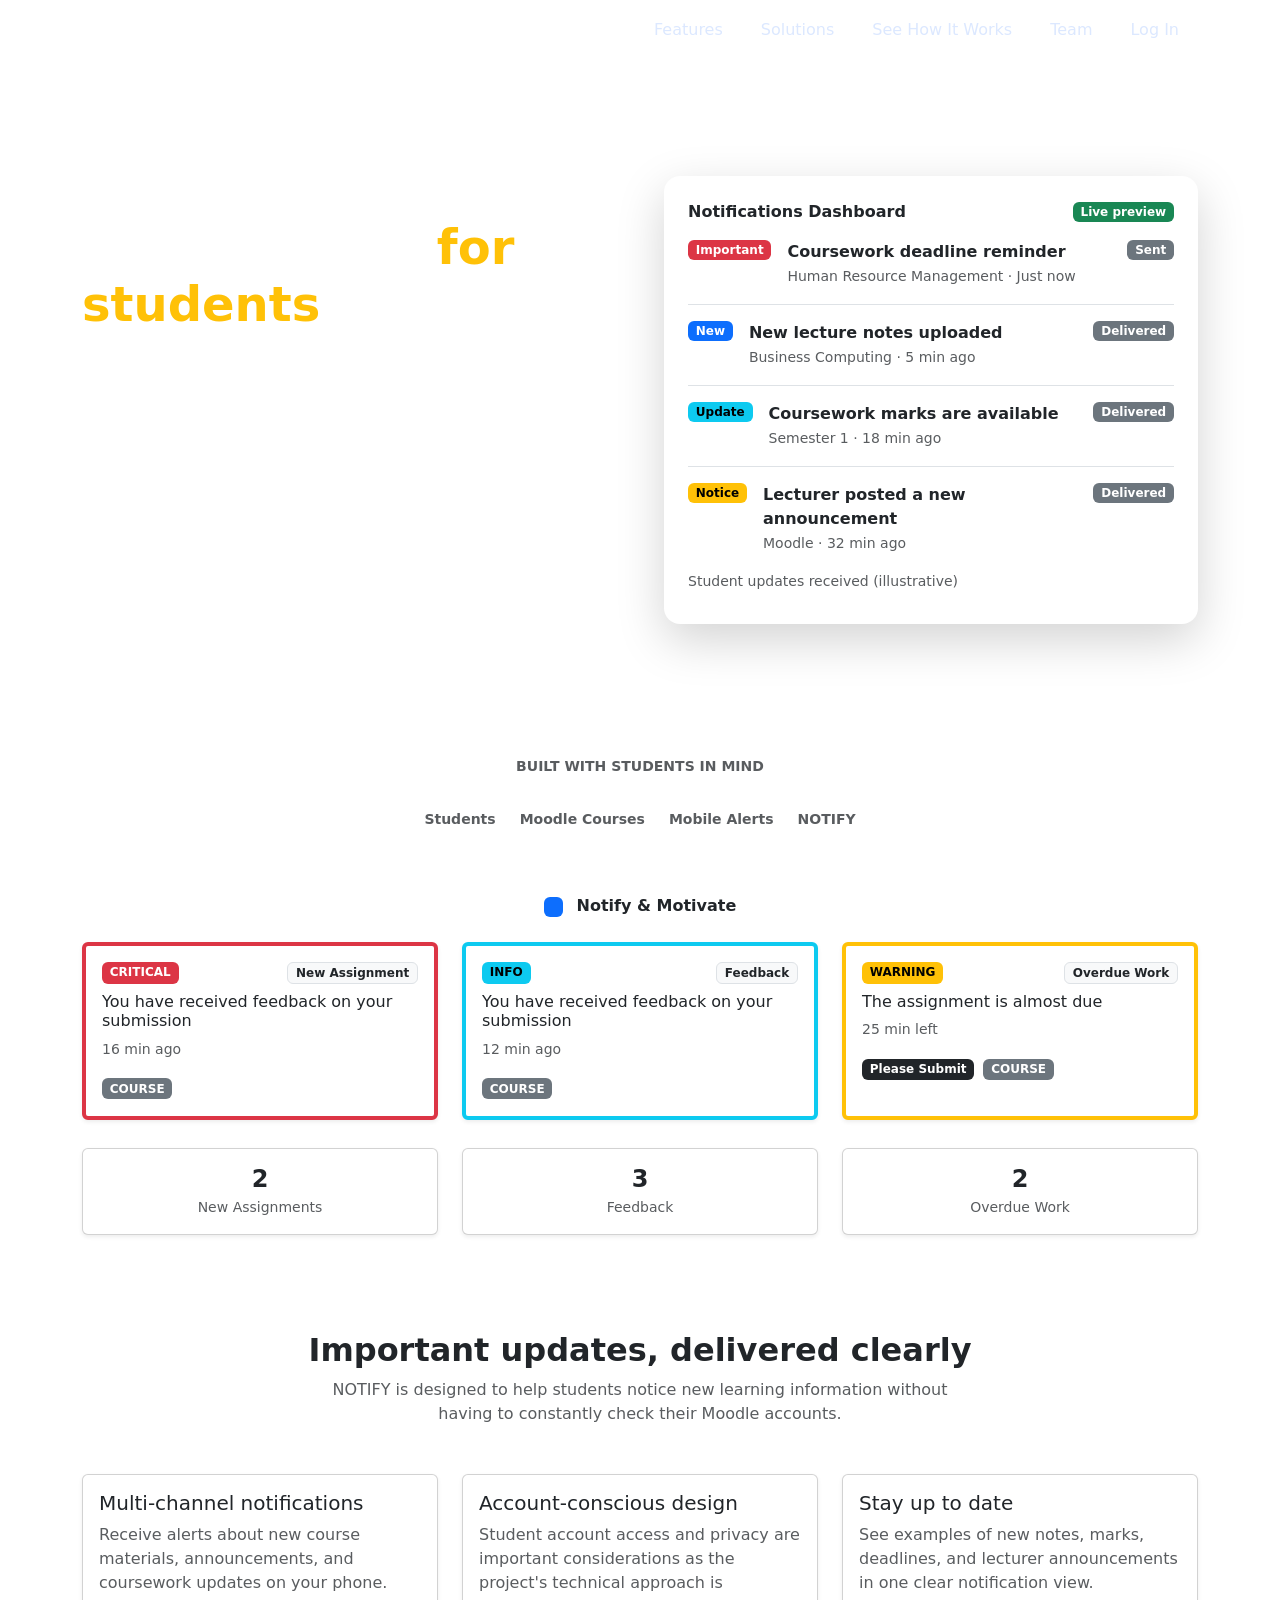
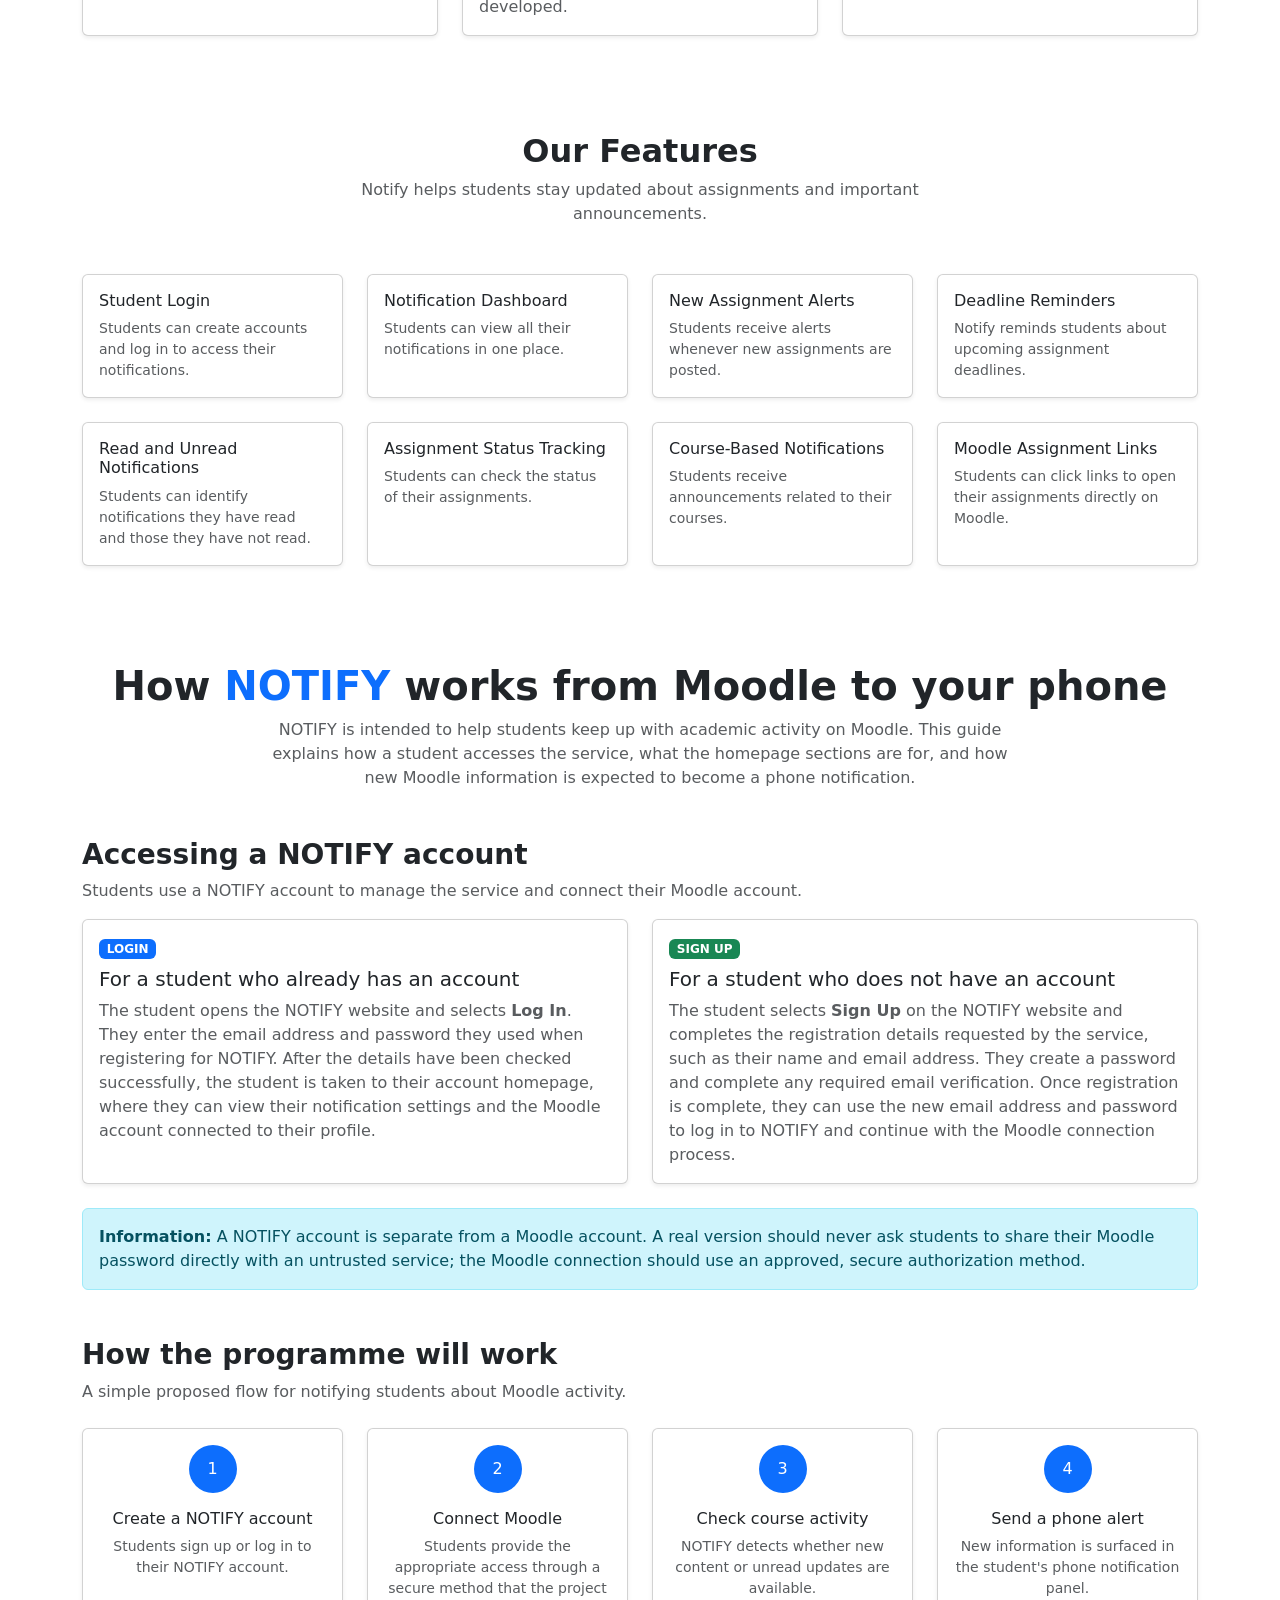
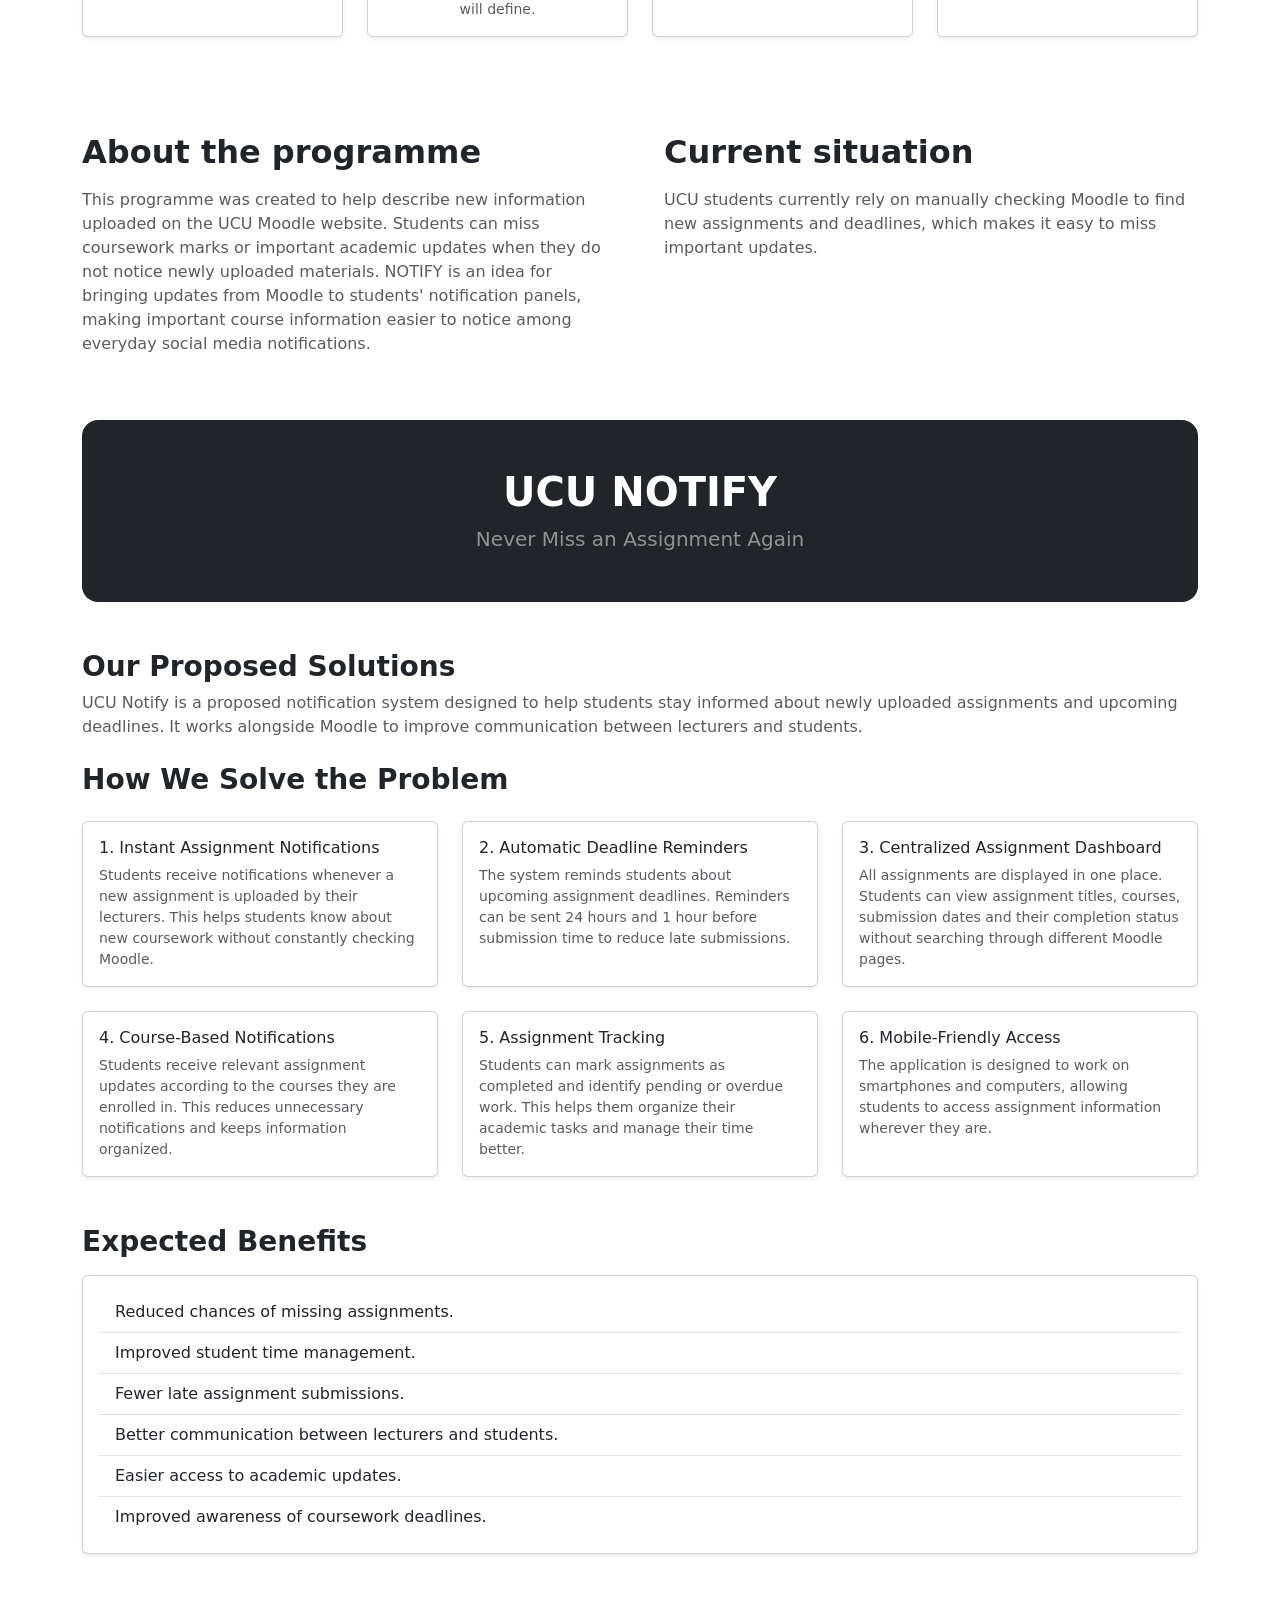
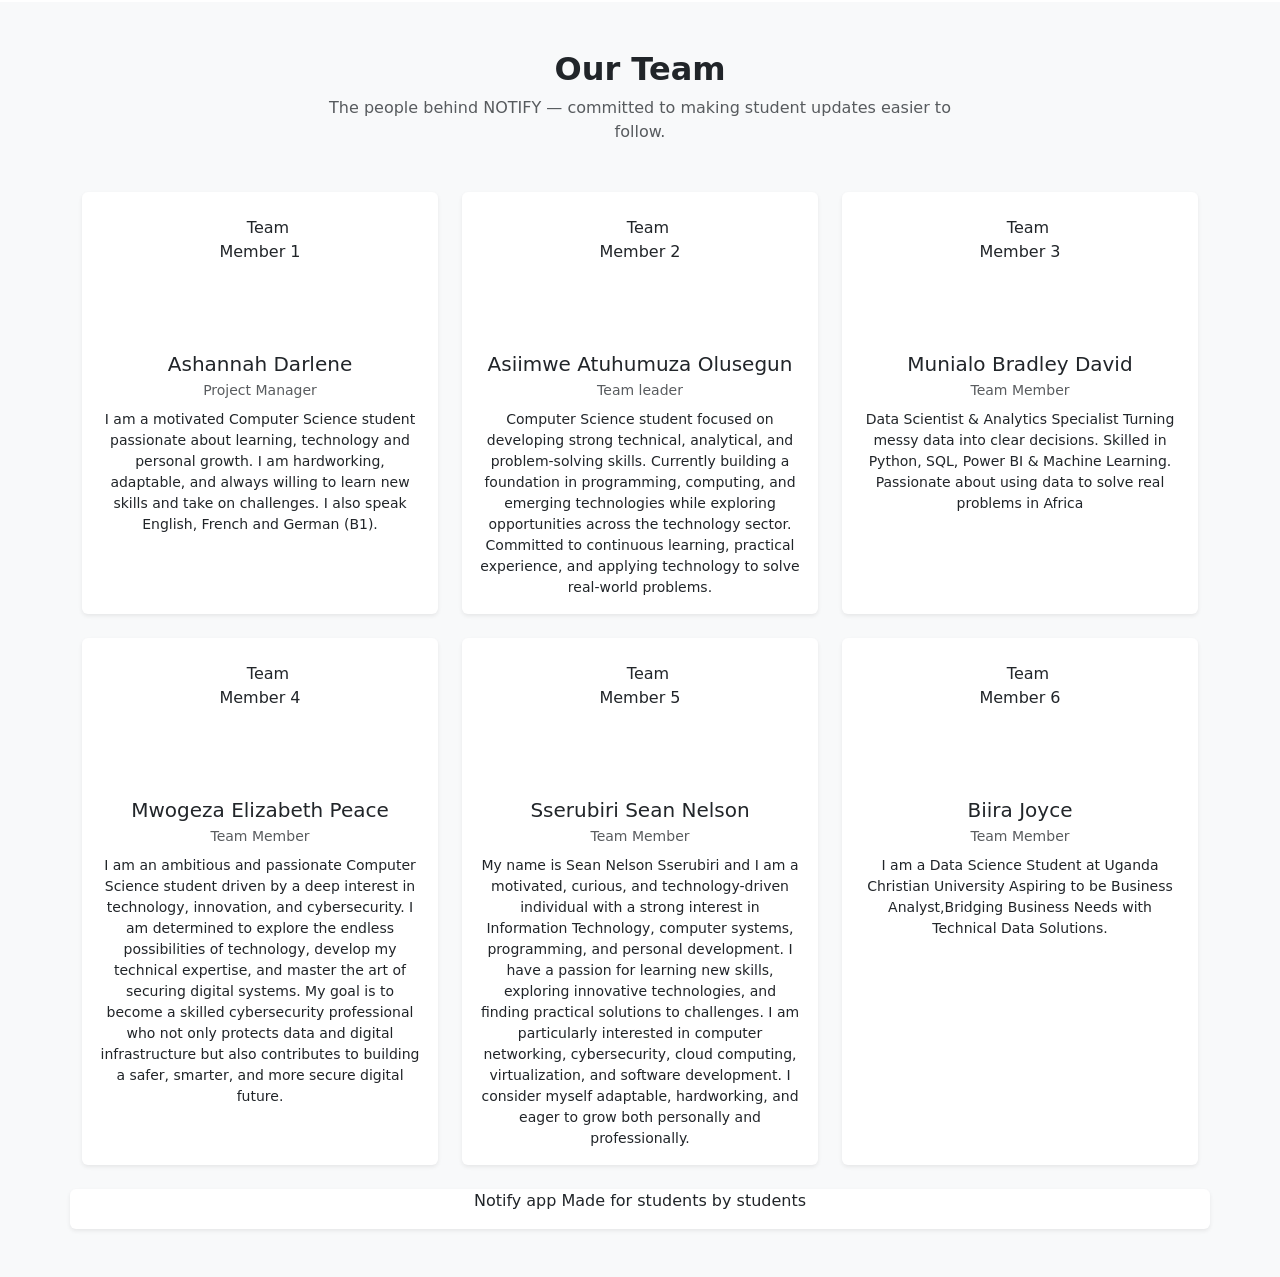
==== commit 4d0a163d: "Add Team link and fix Log In link case" ====
--- a/index.html
+++ b/index.html
@@ -26,11 +26,11 @@
             <li class="nav-item"><a class="nav-link" href="#features">Features</a></li>
             <li class="nav-item"><a class="nav-link" href="#solutions">Solutions</a></li>
             <li class="nav-item"><a class="nav-link" href="#how-it-works">See How It Works</a></li>
-            <li class="nav-item"><a class="nav-link" href="#DEMO">Demo</a></li>
+            
             
             <!-- NEW: Team link -->
             <li class="nav-item"><a class="nav-link" href="#team">Team</a></li>
-            <li class="nav-item"><a class="nav-link" href="Login.html">Log In</a></li>
+            <li class="nav-item"><a class="nav-link" href="login.html">Log In</a></li>
           </ul>
         </div>
       </div>
--- a/design.css
+++ b/design.css
@@ -1,3 +1,4 @@
+
 /* NAVIGATION LINKS */
 .site-navbar .navbar-nav .nav-link {
     position: relative;
@@ -6,7 +7,8 @@
     margin: 0 3px;
     border-radius: 10px;
 
-    color: #19426a;
+    /* MAKE WORDS VISIBLE BEFORE HOVER */
+    color: #dce8ff !important;
     background-color: transparent;
 
     transition:
@@ -18,8 +20,8 @@
 
 /* SMOOTH HOVER EFFECT */
 .site-navbar .navbar-nav .nav-link:hover {
-    color: #10243b;
-    background-color: #dff4ff;
+    color: #ffffff !important;
+    background-color: #173f70;
 
     transform: translateY(-2px);
 
@@ -27,9 +29,9 @@
         0 4px 14px rgba(173, 226, 255, 0.18);
 }
 
-/* REMOVE BOOTSTRAP ACTIVE COLOUR */
+/* ACTIVE LINK */
 .site-navbar .navbar-nav .nav-link.active {
-    color: #f1f5f9;
+    color: #ffffff !important;
     background-color: transparent;
     box-shadow: none;
 }
@@ -52,148 +54,3 @@
         margin: 3px 0;
     }
 }
-:root {
-  --page-blue: #071b3a;
-  --page-blue-deep: #375b97;
-  --navbar-blue: #041329;
-  --card-surface: #f8fbff;
-  --card-text: #17243a;
-  --muted-text: #7d7d8f;
-  --accent-blue: #3b82f6;
-}
-
-html {
-  scroll-behavior: smooth;
-  scroll-padding-top: 5rem;
-}
-
-body {
-  margin: 0;
-  background-color: var(--page-blue);
-  color: #f4f7ff;
-  font-family: Arial, Helvetica, sans-serif;
-  line-height: 1.6;
-}
-
-.site-navbar {
-  background-color: var(--navbar-blue);
-  border-bottom: 1px solid rgba(255, 255, 255, 0.12);
-}
-
-.navbar-brand {
-  color: #ffffff;
-  letter-spacing: 0.08em;
-}
-
-.navbar .nav-link {
-  color: #dce8ff;
-  margin-left: 0.35rem;
-}
-
-.navbar .nav-link:hover,
-.navbar .nav-link:focus,
-.navbar .nav-link.active {
-  color: #ffffff;
-}
-
-.hero-gradient {
-  background: linear-gradient(135deg, #123f7a 0%, #17356b 55%, #34216e 100%);
-}
-
-.student-strip {
-  background-color: var(--page-blue-deep);
-  color: #e8efff;
-  border-top: 1px solid rgba(255, 255, 255, 0.1);
-  border-bottom: 1px solid rgba(255, 255, 255, 0.1);
-}
-
-.student-strip .text-muted,
-.student-strip.text-muted {
-  color: #c5d2e8 !important;
-}
-
-section {
-  background-color: var(--page-blue);
-  color: #f4f7ff;
-}
-
-h1, h2, h3, h4, h5, h6,
-p, li, strong, .fw-semibold, .fw-bold {
-  color: inherit;
-}
-
-.text-muted {
-  color: var(--muted-text) !important;
-}
-
-
-.card,
-.alert,
-.list-group-item {
-  background-color: var(--card-surface);
-  color: var(--card-text);
-  border-color: #d9e3f1;
-}
-
-.card .card-title,
-.card h1, .card h2, .card h3, .card h4, .card h5, .card h6,
-.card strong {
-  color: var(--card-text);
-}
-
-.card .card-text,
-.card p,
-.card small,
-.card .text-muted,
-.card .small.text-muted {
-  color: var(--muted-text) !important;
-}
-
-.card .border-bottom {
-  border-color: #d9e3f1 !important;
-}
-
-.dashboard-card {
-  max-width: 480px;
-}
-
-.stat-dot {
-  width: 14px;
-  height: 14px;
-  display: inline-block;
-  border-radius: 50%;
-}
-
-.list-group-item {
-  color: var(--card-text);
-}
-
-.alert-info {
-  color: #123b5c;
-  background-color: #e5f4ff;
-  border-color: #b7def8;
-}
-
-footer {
-  background-color: var(--navbar-blue) !important;
-  color: #d5e0f2 !important;
-  border-top: 1px solid rgba(255, 255, 255, 0.12);
-}
-
-/* Keep links and keyboard focus easy to see. */
-a {
-  text-underline-offset: 0.2em;
-}
-
-a:focus-visible,
-button:focus-visible {
-  outline: 3px solid #fbbf24;
-  outline-offset: 3px;
-}
-
-@media (max-width: 991.98px) {
-  .navbar .nav-link {
-    margin-left: 0;
-    padding: 0.65rem 0;
-  }
-}
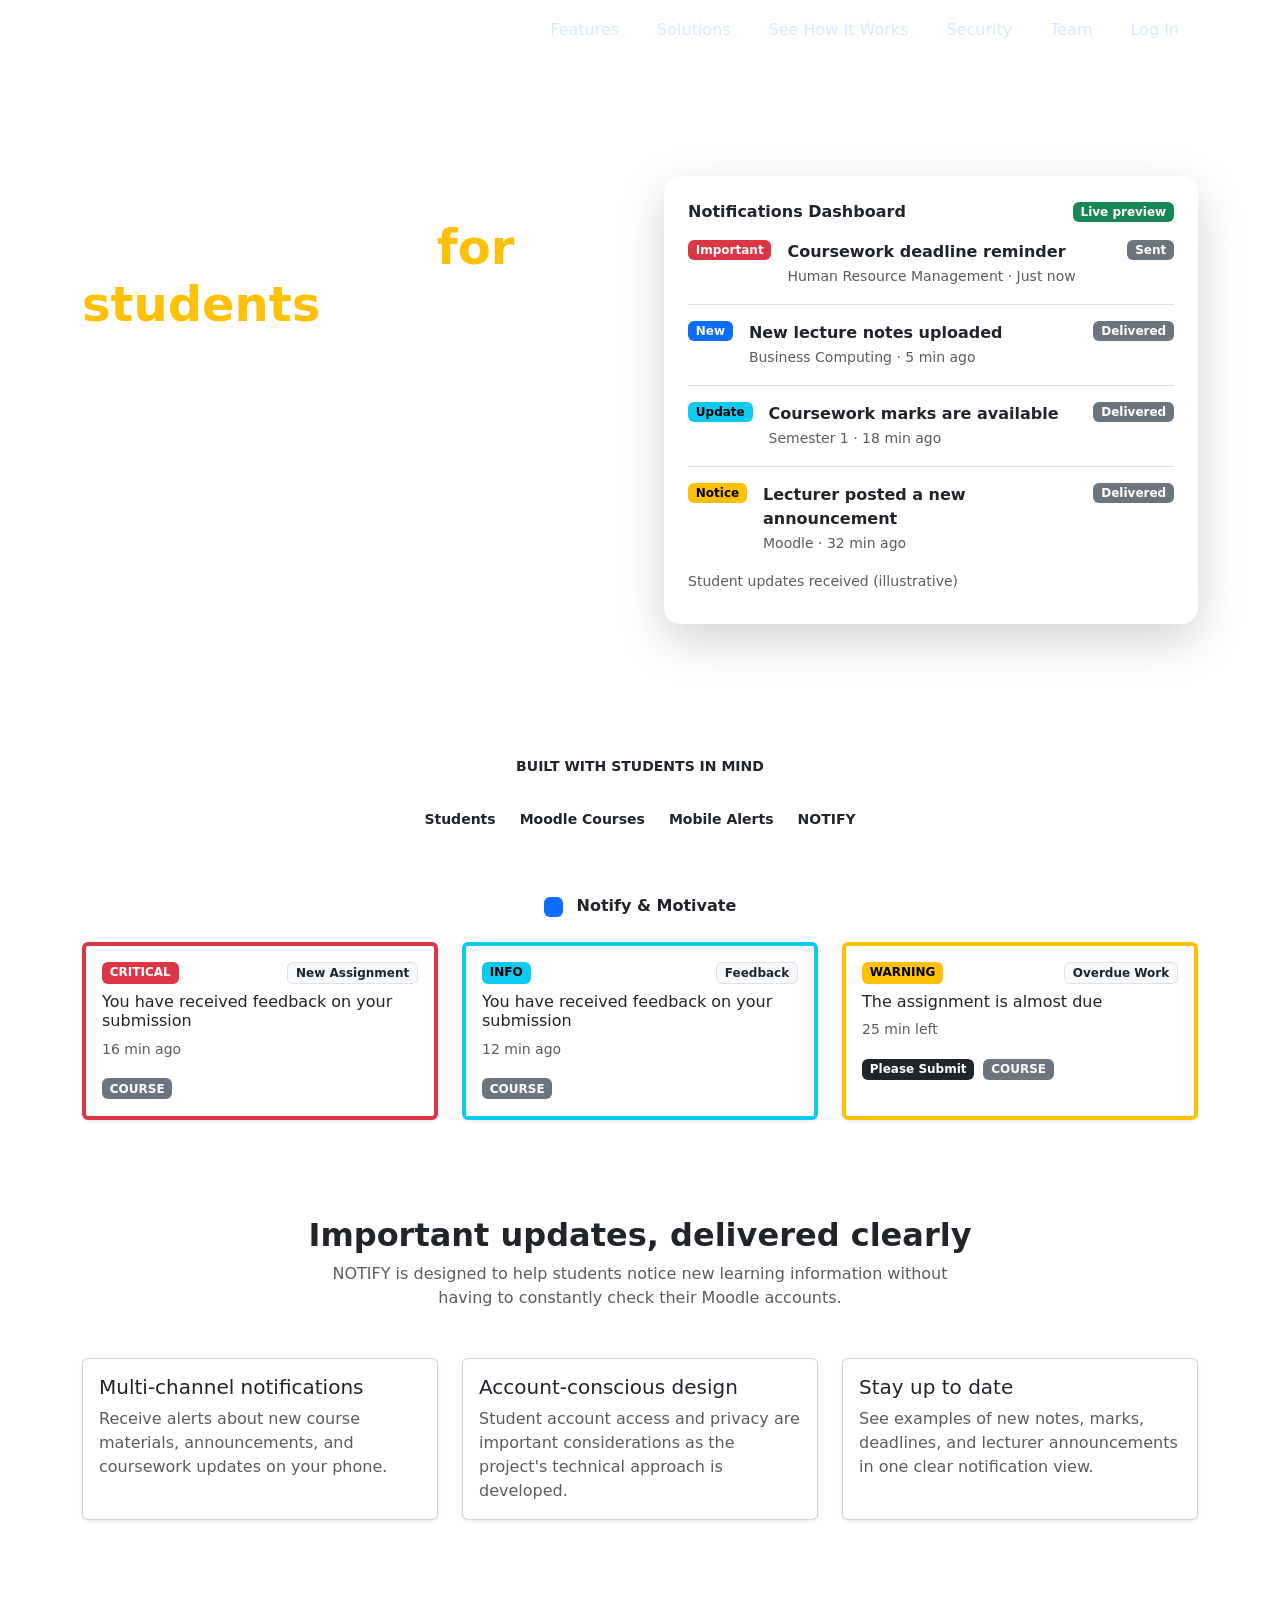
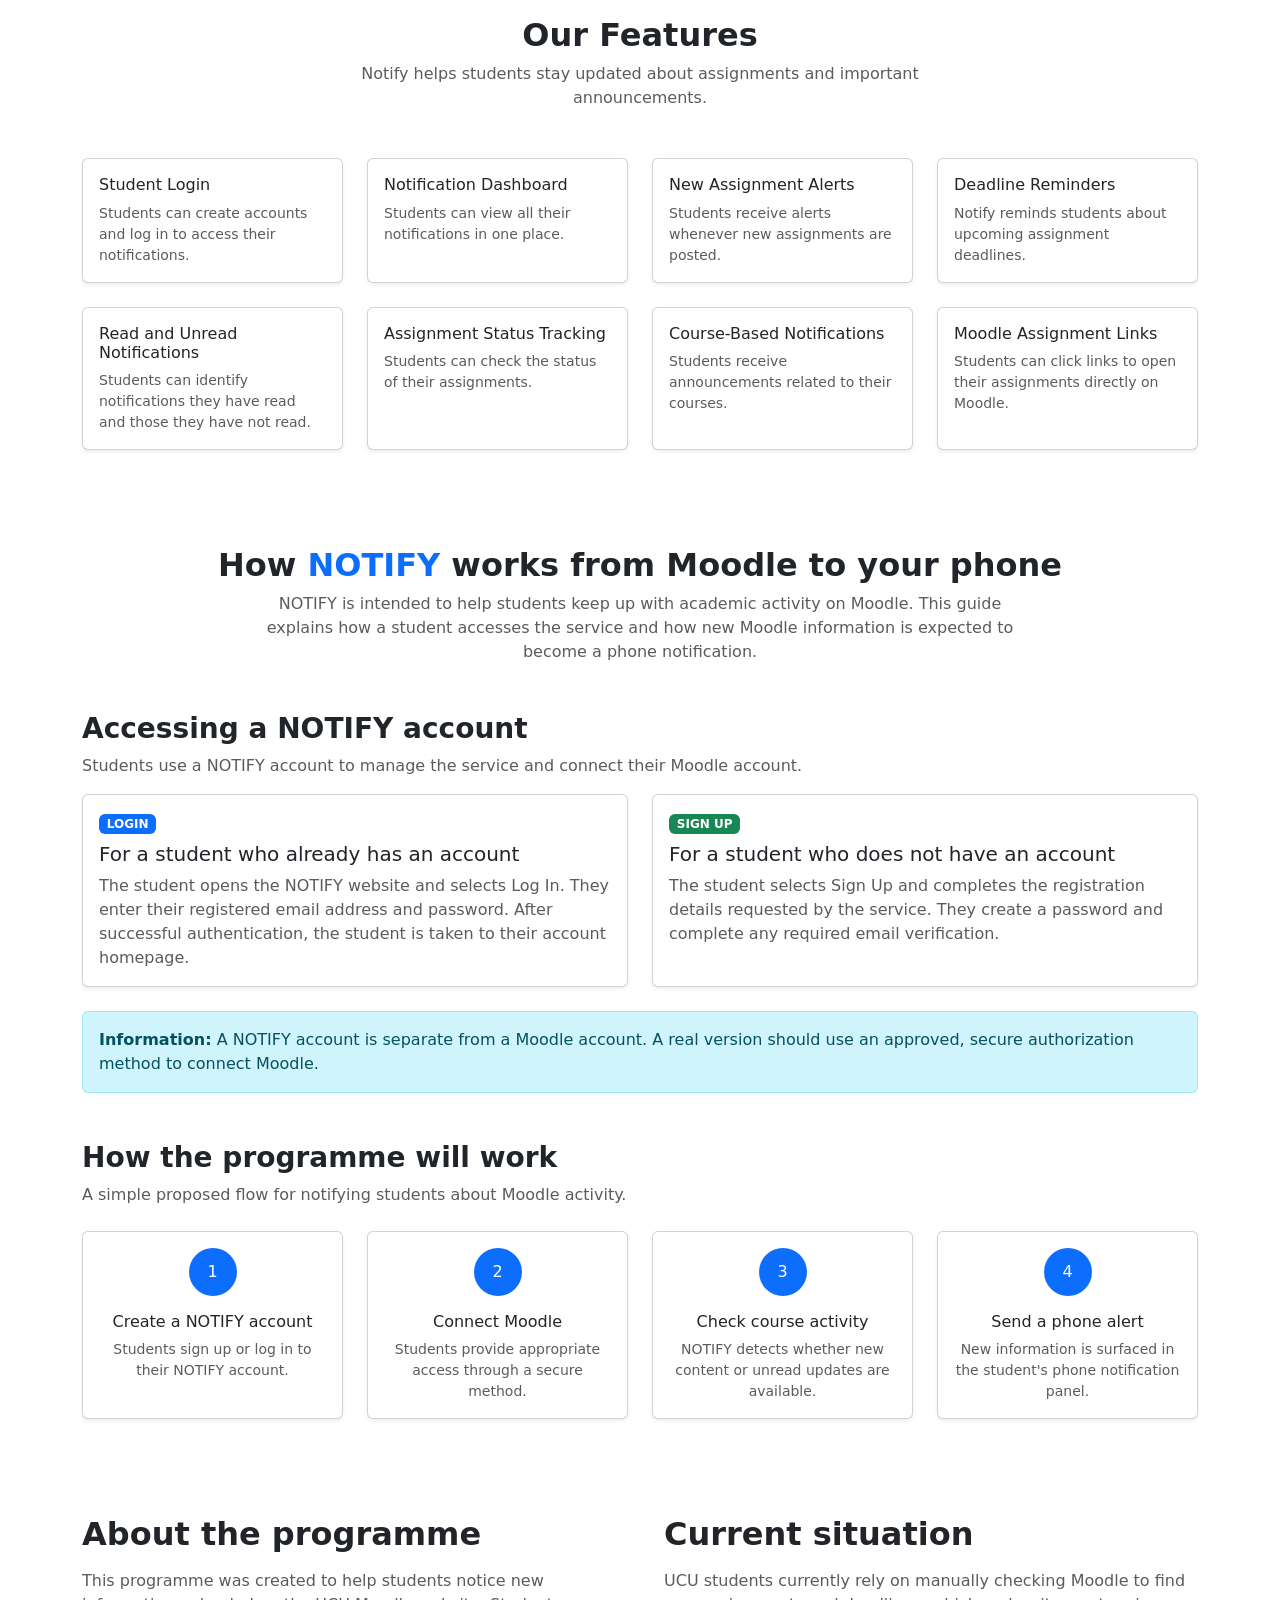
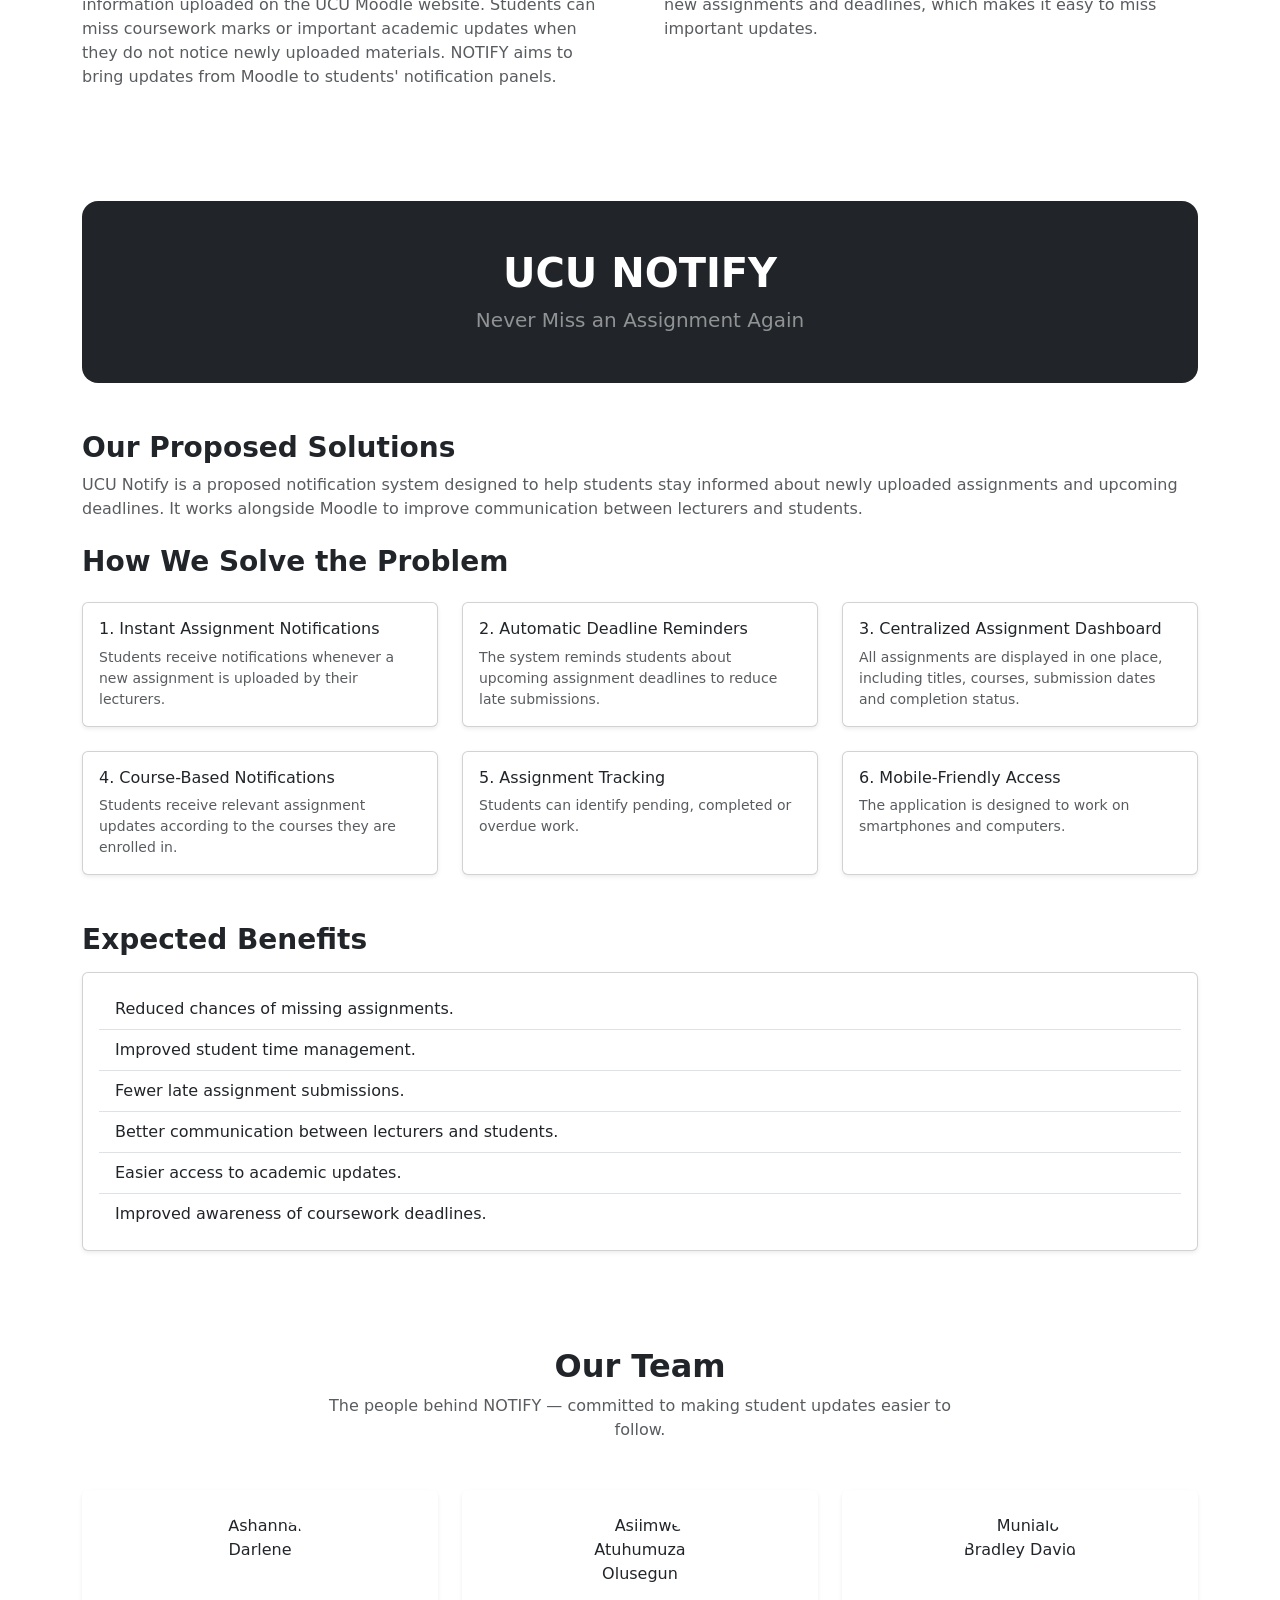
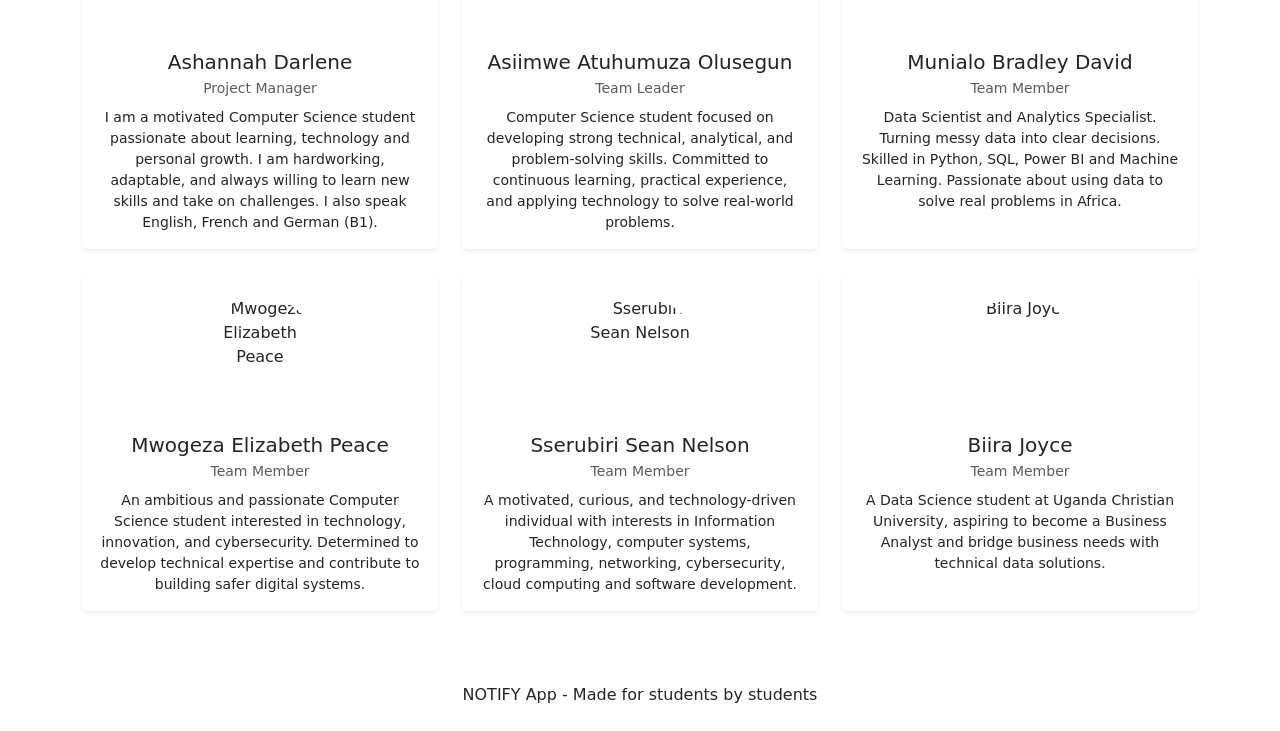
==== commit 41499f17: "Update index.html" ====
--- a/index.html
+++ b/index.html
@@ -1,37 +1,82 @@
+
 <!DOCTYPE html>
 <html lang="en">
+
 <head>
   <meta charset="UTF-8">
   <meta name="viewport" content="width=device-width, initial-scale=1.0">
+
   <title>NOTIFY | Student Updates</title>
-  <link href="https://cdn.jsdelivr.net/npm/bootstrap@5.3.8/dist/css/bootstrap.min.css" rel="stylesheet">
+
+  <!-- Bootstrap CSS -->
+  <link
+    href="https://cdn.jsdelivr.net/npm/bootstrap@5.3.8/dist/css/bootstrap.min.css"
+    rel="stylesheet"
+  >
+
+  <!-- Your existing stylesheet -->
   <link rel="stylesheet" href="design.css">
+
 </head>
 
 <body>
 
-  <!-- ============ RESPONSIVE NAVBAR ============ -->
+  <!-- ============ NAVIGATION BAR ============ -->
   <header>
     <nav class="navbar navbar-expand-lg navbar-dark site-navbar">
+
       <div class="container">
-        <a class="navbar-brand fw-bold" href="#" aria-label="Notify home">NOTIFY</a>
-        <button class="navbar-toggler" type="button" data-bs-toggle="collapse"
-          data-bs-target="#navbarNav" aria-controls="navbarNav"
-          aria-expanded="false" aria-label="Toggle navigation">
+
+        <a class="navbar-brand fw-bold" href="index.html">
+          NOTIFY
+        </a>
+
+        <button
+          class="navbar-toggler"
+          type="button"
+          data-bs-toggle="collapse"
+          data-bs-target="#navbarNav"
+          aria-controls="navbarNav"
+          aria-expanded="false"
+          aria-label="Toggle navigation"
+        >
           <span class="navbar-toggler-icon"></span>
         </button>
+
         <div class="collapse navbar-collapse" id="navbarNav">
+
           <ul class="navbar-nav ms-auto">
-            <li class="nav-item"><a class="nav-link active" aria-current="page" href="#">Home</a></li>
-            <li class="nav-item"><a class="nav-link" href="#features">Features</a></li>
-            <li class="nav-item"><a class="nav-link" href="#solutions">Solutions</a></li>
-            <li class="nav-item"><a class="nav-link" href="#how-it-works">See How It Works</a></li>
-            
-            
-            <!-- NEW: Team link -->
-            <li class="nav-item"><a class="nav-link" href="#team">Team</a></li>
-            <li class="nav-item"><a class="nav-link" href="login.html">Log In</a></li>
+
+            <li class="nav-item">
+              <a class="nav-link active" href="index.html">Home</a>
+            </li>
+
+            <li class="nav-item">
+              <a class="nav-link" href="#features">Features</a>
+            </li>
+
+            <li class="nav-item">
+              <a class="nav-link" href="#solutions">Solutions</a>
+            </li>
+
+            <li class="nav-item">
+              <a class="nav-link" href="#how-it-works">See How It Works</a>
+            </li>
+
+            <li class="nav-item">
+              <a class="nav-link" href="#security">Security</a>
+            </li>
+
+            <li class="nav-item">
+              <a class="nav-link" href="#team">Team</a>
+            </li>
+
+            <li class="nav-item">
+              <a class="nav-link" href="login.html">Log In</a>
+            </li>
+
           </ul>
+
         </div>
       </div>
     </nav>
@@ -40,109 +85,238 @@
 
   <main>
 
-    <!-- ============ HERO ============ -->
+    <!-- ============ HERO SECTION ============ -->
     <section class="hero-gradient text-white py-5">
+
       <div class="container py-4">
+
         <div class="row align-items-center g-5">
 
+          <!-- LEFT SIDE: INTRODUCTION -->
           <div class="col-lg-6">
-            <p class="text-uppercase fw-semibold small mb-2 text-white-50">Student updates made simple</p>
+
+            <p class="text-uppercase fw-semibold small mb-2 text-white-50">
+              Student updates made simple
+            </p>
 
             <h1 class="display-5 fw-bold mb-3">
-              Real-time notifications <span class="text-warning">for students</span>
+              Real-time notifications
+              <span class="text-warning">for students</span>
             </h1>
 
             <p class="lead mb-4">
-              Stay informed when new coursework, announcements, marks, and learning
-              materials are uploaded to Moodle. NOTIFY brings important updates
-              straight to your phone, so you never miss what matters.
+              Stay informed when new coursework, announcements, marks,
+              and learning materials are uploaded to Moodle. NOTIFY
+              brings important updates straight to your phone, so you
+              never miss what matters.
             </p>
 
+            <!-- THREE INTRODUCTION CARDS -->
             <div class="row g-3 mt-2">
+
               <div class="col-12 col-sm-4">
                 <div class="bg-white bg-opacity-10 rounded p-3 h-100">
-                  <strong class="d-block">Instant alerts</strong>
-                  <small class="text-white-50">New course updates</small>
-                </div>
-              </div>
+
+                  <strong class="d-block">
+                    Instant alerts
+                  </strong>
+
+                  <small class="text-white-50">
+                    New course updates
+                  </small>
+
+                </div>
+              </div>
+
               <div class="col-12 col-sm-4">
                 <div class="bg-white bg-opacity-10 rounded p-3 h-100">
-                  <strong class="d-block">One dashboard</strong>
-                  <small class="text-white-50">Updates in one place</small>
-                </div>
-              </div>
+
+                  <strong class="d-block">
+                    One dashboard
+                  </strong>
+
+                  <small class="text-white-50">
+                    Updates in one place
+                  </small>
+
+                </div>
+              </div>
+
               <div class="col-12 col-sm-4">
                 <div class="bg-white bg-opacity-10 rounded p-3 h-100">
-                  <strong class="d-block">Student-first</strong>
-                  <small class="text-white-50">Designed for learning</small>
-                </div>
-              </div>
-            </div>
-          </div>
-
+
+                  <strong class="d-block">
+                    Student-first
+                  </strong>
+
+                  <small class="text-white-50">
+                    Designed for learning
+                  </small>
+
+                </div>
+              </div>
+
+            </div>
+
+          </div>
+
+
+          <!-- RIGHT SIDE: NOTIFICATION DASHBOARD -->
           <div class="col-lg-6">
-            <div class="card shadow-lg border-0 rounded-4 dashboard-card mx-auto" aria-label="Illustrative student notifications dashboard">
+
+            <div
+              class="card shadow-lg border-0 rounded-4 dashboard-card mx-auto"
+              aria-label="Illustrative student notifications dashboard"
+            >
+
               <div class="card-body p-4">
 
+                <!-- DASHBOARD HEADING -->
                 <div class="d-flex justify-content-between align-items-center mb-3">
-                  <span class="fw-semibold">Notifications Dashboard</span>
-                  <span class="badge text-bg-success">Live preview</span>
-                </div>
-
+
+                  <span class="fw-semibold">
+                    Notifications Dashboard
+                  </span>
+
+                  <span class="badge text-bg-success">
+                    Live preview
+                  </span>
+
+                </div>
+
+
+                <!-- NOTIFICATION 1 -->
                 <div class="d-flex align-items-start gap-3 border-bottom pb-3 mb-3">
-                  <span class="badge text-bg-danger">Important</span>
+
+                  <span class="badge text-bg-danger">
+                    Important
+                  </span>
+
                   <div class="flex-grow-1">
-                    <strong class="d-block">Coursework deadline reminder</strong>
-                    <small class="text-muted">Human Resource Management · Just now</small>
+
+                    <strong class="d-block">
+                      Coursework deadline reminder
+                    </strong>
+
+                    <small class="text-muted">
+                      Human Resource Management · Just now
+                    </small>
+
                   </div>
-                  <span class="badge text-bg-secondary">Sent</span>
-                </div>
-
+
+                  <span class="badge text-bg-secondary">
+                    Sent
+                  </span>
+
+                </div>
+
+
+                <!-- NOTIFICATION 2 -->
                 <div class="d-flex align-items-start gap-3 border-bottom pb-3 mb-3">
-                  <span class="badge text-bg-primary">New</span>
+
+                  <span class="badge text-bg-primary">
+                    New
+                  </span>
+
                   <div class="flex-grow-1">
-                    <strong class="d-block">New lecture notes uploaded</strong>
-                    <small class="text-muted">Business Computing · 5 min ago</small>
+
+                    <strong class="d-block">
+                      New lecture notes uploaded
+                    </strong>
+
+                    <small class="text-muted">
+                      Business Computing · 5 min ago
+                    </small>
+
                   </div>
-                  <span class="badge text-bg-secondary">Delivered</span>
-                </div>
-
+
+                  <span class="badge text-bg-secondary">
+                    Delivered
+                  </span>
+
+                </div>
+
+
+                <!-- NOTIFICATION 3 -->
                 <div class="d-flex align-items-start gap-3 border-bottom pb-3 mb-3">
-                  <span class="badge text-bg-info">Update</span>
+
+                  <span class="badge text-bg-info">
+                    Update
+                  </span>
+
                   <div class="flex-grow-1">
-                    <strong class="d-block">Coursework marks are available</strong>
-                    <small class="text-muted">Semester 1 · 18 min ago</small>
+
+                    <strong class="d-block">
+                      Coursework marks are available
+                    </strong>
+
+                    <small class="text-muted">
+                      Semester 1 · 18 min ago
+                    </small>
+
                   </div>
-                  <span class="badge text-bg-secondary">Delivered</span>
-                </div>
-
+
+                  <span class="badge text-bg-secondary">
+                    Delivered
+                  </span>
+
+                </div>
+
+
+                <!-- NOTIFICATION 4 -->
                 <div class="d-flex align-items-start gap-3 mb-3">
-                  <span class="badge text-bg-warning">Notice</span>
+
+                  <span class="badge text-bg-warning">
+                    Notice
+                  </span>
+
                   <div class="flex-grow-1">
-                    <strong class="d-block">Lecturer posted a new announcement</strong>
-                    <small class="text-muted">Moodle · 32 min ago</small>
+
+                    <strong class="d-block">
+                      Lecturer posted a new announcement
+                    </strong>
+
+                    <small class="text-muted">
+                      Moodle · 32 min ago
+                    </small>
+
                   </div>
-                  <span class="badge text-bg-secondary">Delivered</span>
-                </div>
-
+
+                  <span class="badge text-bg-secondary">
+                    Delivered
+                  </span>
+
+                </div>
+
+
+                <!-- DASHBOARD INDICATORS -->
                 <div class="mt-3">
-                  <small class="text-muted d-block mb-2">Student updates received (illustrative)</small>
+
+                  <small class="text-muted d-block mb-2">
+                    Student updates received (illustrative)
+                  </small>
+
                   <div class="d-flex gap-1" aria-hidden="true">
+
                     <span class="stat-dot bg-primary"></span>
                     <span class="stat-dot bg-primary"></span>
                     <span class="stat-dot bg-primary"></span>
                     <span class="stat-dot bg-primary"></span>
                     <span class="stat-dot bg-primary"></span>
+
                     <span class="stat-dot bg-secondary bg-opacity-25"></span>
                     <span class="stat-dot bg-secondary bg-opacity-25"></span>
                     <span class="stat-dot bg-secondary bg-opacity-25"></span>
                     <span class="stat-dot bg-secondary bg-opacity-25"></span>
                     <span class="stat-dot bg-secondary bg-opacity-25"></span>
+
                   </div>
-                </div>
-
-              </div>
-            </div>
+
+                </div>
+
+              </div>
+            </div>
+
           </div>
 
         </div>
@@ -150,157 +324,227 @@
     </section>
 
 
-    <!-- ============ BUILT WITH STUDENTS IN MIND strip ============ -->
+    <!-- ============ STUDENT STRIP ============ -->
     <div class="student-strip py-3 text-center">
+
       <div class="container">
-        <div class="text-uppercase fw-semibold small text-muted">Built with students in mind</div>
+
+        <div class="text-uppercase fw-semibold small">
+          Built with students in mind
+        </div>
+
       </div>
+
     </div>
 
+
     <div class="student-strip py-3">
-      <div class="container d-flex flex-wrap justify-content-center gap-4 text-muted small">
+
+      <div class="container d-flex flex-wrap justify-content-center gap-4 small">
+
         <span class="fw-semibold">Students</span>
         <span class="fw-semibold">Moodle Courses</span>
         <span class="fw-semibold">Mobile Alerts</span>
         <span class="fw-semibold">NOTIFY</span>
+
       </div>
+
     </div>
 
 
-    <!-- ============ DEMO CARDS ============ -->
+    <!-- ============ DEMO SECTION ============ -->
     <section id="DEMO" class="py-5">
+
       <div class="container">
 
         <div class="text-center mb-4">
+
           <span class="badge text-bg-primary me-2">&nbsp;</span>
-          <span class="fw-semibold">Notify &amp; Motivate</span>
+
+          <span class="fw-semibold">
+            Notify &amp; Motivate
+          </span>
+
         </div>
 
         <div class="row g-4">
 
           <div class="col-12 col-md-6 col-lg-4">
+
             <div class="card h-100 shadow-sm border-danger border-start border-4">
-              <div class="card-body">
+
+              <div class="card-body">
+
                 <div class="d-flex justify-content-between mb-2">
+
                   <span class="badge text-bg-danger">CRITICAL</span>
                   <span class="badge text-bg-light text-dark border">New Assignment</span>
-                </div>
-                <h6 class="card-title">You have received feedback on your submission</h6>
-                <p class="card-text text-muted small mb-3">16 min ago</p>
+
+                </div>
+
+                <h6 class="card-title">
+                  You have received feedback on your submission
+                </h6>
+
+                <p class="card-text text-muted small mb-3">
+                  16 min ago
+                </p>
+
                 <span class="badge text-bg-secondary">COURSE</span>
-              </div>
-            </div>
-          </div>
+
+              </div>
+            </div>
+          </div>
+
 
           <div class="col-12 col-md-6 col-lg-4">
+
             <div class="card h-100 shadow-sm border-info border-start border-4">
-              <div class="card-body">
+
+              <div class="card-body">
+
                 <div class="d-flex justify-content-between mb-2">
+
                   <span class="badge text-bg-info">INFO</span>
                   <span class="badge text-bg-light text-dark border">Feedback</span>
-                </div>
-                <h6 class="card-title">You have received feedback on your submission</h6>
-                <p class="card-text text-muted small mb-3">12 min ago</p>
+
+                </div>
+
+                <h6 class="card-title">
+                  You have received feedback on your submission
+                </h6>
+
+                <p class="card-text text-muted small mb-3">
+                  12 min ago
+                </p>
+
                 <span class="badge text-bg-secondary">COURSE</span>
-              </div>
-            </div>
-          </div>
+
+              </div>
+            </div>
+          </div>
+
 
           <div class="col-12 col-md-6 col-lg-4">
+
             <div class="card h-100 shadow-sm border-warning border-start border-4">
-              <div class="card-body">
+
+              <div class="card-body">
+
                 <div class="d-flex justify-content-between mb-2">
+
                   <span class="badge text-bg-warning">WARNING</span>
                   <span class="badge text-bg-light text-dark border">Overdue Work</span>
-                </div>
-                <h6 class="card-title">The assignment is almost due</h6>
-                <p class="card-text text-muted small mb-3">25 min left</p>
+
+                </div>
+
+                <h6 class="card-title">
+                  The assignment is almost due
+                </h6>
+
+                <p class="card-text text-muted small mb-3">
+                  25 min left
+                </p>
+
                 <span class="badge text-bg-dark me-1">Please Submit</span>
                 <span class="badge text-bg-secondary">COURSE</span>
-              </div>
-            </div>
-          </div>
-
-        </div>
-
-        <!-- counts -->
-        <div class="row g-4 mt-1">
-          <div class="col-12 col-md-4">
-            <div class="card text-center shadow-sm">
-              <div class="card-body">
-                <h4 class="fw-bold mb-1">2</h4>
-                <p class="text-muted mb-0 small">New Assignments</p>
-              </div>
-            </div>
-          </div>
-          <div class="col-12 col-md-4">
-            <div class="card text-center shadow-sm">
-              <div class="card-body">
-                <h4 class="fw-bold mb-1">3</h4>
-                <p class="text-muted mb-0 small">Feedback</p>
-              </div>
-            </div>
-          </div>
-          <div class="col-12 col-md-4">
-            <div class="card text-center shadow-sm">
-              <div class="card-body">
-                <h4 class="fw-bold mb-1">2</h4>
-                <p class="text-muted mb-0 small">Overdue Work</p>
-              </div>
-            </div>
-          </div>
+
+              </div>
+            </div>
+          </div>
+
         </div>
 
       </div>
     </section>
 
 
-    <!-- ============ FEATURES (3 cards) ============ -->
+    <!-- ============ FEATURES SECTION ============ -->
     <section id="features" class="py-5">
+
       <div class="container">
 
         <div class="text-center mb-5">
-          <h2 class="fw-bold">Important updates, delivered clearly</h2>
+
+          <h2 class="fw-bold">
+            Important updates, delivered clearly
+          </h2>
+
           <p class="text-muted mx-auto" style="max-width: 640px;">
-            NOTIFY is designed to help students notice new learning information
-            without having to constantly check their Moodle accounts.
+
+            NOTIFY is designed to help students notice new learning
+            information without having to constantly check their
+            Moodle accounts.
+
           </p>
-        </div>
+
+        </div>
+
 
         <div class="row g-4">
 
           <div class="col-12 col-md-4">
+
             <article class="card h-100 shadow-sm">
-              <div class="card-body">
-                <h3 class="h5 card-title">Multi-channel notifications</h3>
+
+              <div class="card-body">
+
+                <h3 class="h5 card-title">
+                  Multi-channel notifications
+                </h3>
+
                 <p class="card-text text-muted">
-                  Receive alerts about new course materials, announcements,
-                  and coursework updates on your phone.
-                </p>
+
+                  Receive alerts about new course materials,
+                  announcements, and coursework updates on your phone.
+
+                </p>
+
               </div>
             </article>
           </div>
 
-          <div class="col-12 col-md-4" id="security">
+
+          <div class="col-12 col-md-4">
+
+            <article class="card h-100 shadow-sm" id="security">
+
+              <div class="card-body">
+
+                <h3 class="h5 card-title">
+                  Account-conscious design
+                </h3>
+
+                <p class="card-text text-muted">
+
+                  Student account access and privacy are important
+                  considerations as the project's technical approach
+                  is developed.
+
+                </p>
+
+              </div>
+            </article>
+          </div>
+
+
+          <div class="col-12 col-md-4">
+
             <article class="card h-100 shadow-sm">
-              <div class="card-body">
-                <h3 class="h5 card-title">Account-conscious design</h3>
+
+              <div class="card-body">
+
+                <h3 class="h5 card-title">
+                  Stay up to date
+                </h3>
+
                 <p class="card-text text-muted">
-                  Student account access and privacy are important considerations
-                  as the project's technical approach is developed.
-                </p>
-              </div>
-            </article>
-          </div>
-
-          <div class="col-12 col-md-4">
-            <article class="card h-100 shadow-sm">
-              <div class="card-body">
-                <h3 class="h5 card-title">Stay up to date</h3>
-                <p class="card-text text-muted">
-                  See examples of new notes, marks, deadlines, and lecturer
-                  announcements in one clear notification view.
-                </p>
+
+                  See examples of new notes, marks, deadlines, and
+                  lecturer announcements in one clear notification view.
+
+                </p>
+
               </div>
             </article>
           </div>
@@ -311,17 +555,24 @@
     </section>
 
 
-    <!-- ============ FEATURES LIST (8 cards) ============ -->
+    <!-- ============ OUR FEATURES ============ -->
     <section id="features-list" class="py-5">
+
       <div class="container">
 
         <div class="text-center mb-5">
+
           <h2 class="fw-bold">Our Features</h2>
+
           <p class="text-muted mx-auto" style="max-width: 640px;">
-            Notify helps students stay updated
-            about assignments and important announcements.
+
+            Notify helps students stay updated about assignments
+            and important announcements.
+
           </p>
-        </div>
+
+        </div>
+
 
         <div class="row g-4">
 
@@ -330,92 +581,91 @@
               <div class="card-body">
                 <h3 class="h6 card-title">Student Login</h3>
                 <p class="card-text small text-muted mb-0">
-                  Students can create accounts and log in
-                  to access their notifications.
-                </p>
-              </div>
-            </div>
-          </div>
+                  Students can create accounts and log in to access their notifications.
+                </p>
+              </div>
+            </div>
+          </div>
+
 
           <div class="col-12 col-sm-6 col-lg-3">
             <div class="card h-100 shadow-sm">
               <div class="card-body">
                 <h3 class="h6 card-title">Notification Dashboard</h3>
                 <p class="card-text small text-muted mb-0">
-                  Students can view all their notifications
-                  in one place.
-                </p>
-              </div>
-            </div>
-          </div>
+                  Students can view all their notifications in one place.
+                </p>
+              </div>
+            </div>
+          </div>
+
 
           <div class="col-12 col-sm-6 col-lg-3">
             <div class="card h-100 shadow-sm">
               <div class="card-body">
                 <h3 class="h6 card-title">New Assignment Alerts</h3>
                 <p class="card-text small text-muted mb-0">
-                  Students receive alerts whenever
-                  new assignments are posted.
-                </p>
-              </div>
-            </div>
-          </div>
+                  Students receive alerts whenever new assignments are posted.
+                </p>
+              </div>
+            </div>
+          </div>
+
 
           <div class="col-12 col-sm-6 col-lg-3">
             <div class="card h-100 shadow-sm">
               <div class="card-body">
                 <h3 class="h6 card-title">Deadline Reminders</h3>
                 <p class="card-text small text-muted mb-0">
-                  Notify reminds students about
-                  upcoming assignment deadlines.
-                </p>
-              </div>
-            </div>
-          </div>
+                  Notify reminds students about upcoming assignment deadlines.
+                </p>
+              </div>
+            </div>
+          </div>
+
 
           <div class="col-12 col-sm-6 col-lg-3">
             <div class="card h-100 shadow-sm">
               <div class="card-body">
                 <h3 class="h6 card-title">Read and Unread Notifications</h3>
                 <p class="card-text small text-muted mb-0">
-                  Students can identify notifications
-                  they have read and those they have not read.
-                </p>
-              </div>
-            </div>
-          </div>
+                  Students can identify notifications they have read and those they have not read.
+                </p>
+              </div>
+            </div>
+          </div>
+
 
           <div class="col-12 col-sm-6 col-lg-3">
             <div class="card h-100 shadow-sm">
               <div class="card-body">
                 <h3 class="h6 card-title">Assignment Status Tracking</h3>
                 <p class="card-text small text-muted mb-0">
-                  Students can check the status
-                  of their assignments.
-                </p>
-              </div>
-            </div>
-          </div>
+                  Students can check the status of their assignments.
+                </p>
+              </div>
+            </div>
+          </div>
+
 
           <div class="col-12 col-sm-6 col-lg-3">
             <div class="card h-100 shadow-sm">
               <div class="card-body">
                 <h3 class="h6 card-title">Course-Based Notifications</h3>
                 <p class="card-text small text-muted mb-0">
-                  Students receive announcements
-                  related to their courses.
-                </p>
-              </div>
-            </div>
-          </div>
+                  Students receive announcements related to their courses.
+                </p>
+              </div>
+            </div>
+          </div>
+
 
           <div class="col-12 col-sm-6 col-lg-3">
             <div class="card h-100 shadow-sm">
               <div class="card-body">
                 <h3 class="h6 card-title">Moodle Assignment Links</h3>
                 <p class="card-text small text-muted mb-0">
-                  Students can click links to open
-                  their assignments directly on Moodle.
+                  Students can click links to open their assignments directly on Moodle.
                 </p>
               </div>
             </div>
@@ -429,122 +679,201 @@
 
     <!-- ============ HOW IT WORKS ============ -->
     <section id="how-it-works" class="py-5">
+
       <div class="container">
 
         <div class="text-center mb-5">
-          <h1 class="fw-bold">How <span class="text-primary">NOTIFY</span> works from Moodle to your phone</h1>
+
+          <h2 class="fw-bold">
+            How <span class="text-primary">NOTIFY</span> works from Moodle to your phone
+          </h2>
+
           <p class="text-muted mx-auto" style="max-width: 760px;">
-            NOTIFY is intended to help students keep up with academic activity on Moodle.
-            This guide explains how a student accesses the service, what the homepage
-            sections are for, and how new Moodle information is expected to become a
-            phone notification.
+
+            NOTIFY is intended to help students keep up with academic
+            activity on Moodle. This guide explains how a student
+            accesses the service and how new Moodle information is
+            expected to become a phone notification.
+
           </p>
-        </div>
-
-        <div class="mb-5" id="account-access">
-          <h2 class="h3 fw-semibold mb-2">Accessing a NOTIFY account</h2>
+
+        </div>
+
+
+        <div class="mb-5">
+
+          <h2 class="h3 fw-semibold mb-2">
+            Accessing a NOTIFY account
+          </h2>
+
           <p class="text-muted">
-            Students use a NOTIFY account to manage the service and connect
-            their Moodle account.
+            Students use a NOTIFY account to manage the service and connect their Moodle account.
           </p>
 
-          <article class="row g-4">
+
+          <div class="row g-4">
+
             <div class="col-12 col-md-6">
+
               <div class="card h-100 shadow-sm">
+
                 <div class="card-body">
+
                   <span class="badge text-bg-primary mb-2">LOGIN</span>
-                  <h3 class="h5 card-title">For a student who already has an account</h3>
+
+                  <h3 class="h5 card-title">
+                    For a student who already has an account
+                  </h3>
+
                   <p class="card-text text-muted">
-                    The student opens the NOTIFY website and selects <strong>Log In</strong>.
-                    They enter the email address and password they used when registering
-                    for NOTIFY. After the details have been checked successfully, the
-                    student is taken to their account homepage, where they can view
-                    their notification settings and the Moodle account connected
-                    to their profile.
+
+                    The student opens the NOTIFY website and selects
+                    Log In. They enter their registered email address
+                    and password. After successful authentication,
+                    the student is taken to their account homepage.
+
                   </p>
-                </div>
-              </div>
-            </div>
+
+                </div>
+              </div>
+            </div>
+
 
             <div class="col-12 col-md-6">
+
               <div class="card h-100 shadow-sm">
+
                 <div class="card-body">
+
                   <span class="badge text-bg-success mb-2">SIGN UP</span>
-                  <h3 class="h5 card-title">For a student who does not have an account</h3>
+
+                  <h3 class="h5 card-title">
+                    For a student who does not have an account
+                  </h3>
+
                   <p class="card-text text-muted">
-                    The student selects <strong>Sign Up</strong> on the NOTIFY website
-                    and completes the registration details requested by the service,
-                    such as their name and email address. They create a password and
-                    complete any required email verification. Once registration is
-                    complete, they can use the new email address and password to log
-                    in to NOTIFY and continue with the Moodle connection process.
+
+                    The student selects Sign Up and completes the
+                    registration details requested by the service.
+                    They create a password and complete any required
+                    email verification.
+
                   </p>
-                </div>
-              </div>
-            </div>
-          </article>
+
+                </div>
+              </div>
+            </div>
+
+          </div>
+
 
           <div class="alert alert-info mt-4 mb-0">
+
             <strong>Information:</strong>
-            A NOTIFY account is separate from a Moodle account. A real version
-            should never ask students to share their Moodle password directly
-            with an untrusted service; the Moodle connection should use an
-            approved, secure authorization method.
-          </div>
-        </div>
-
-        <div class="mb-4">
-          <h2 class="h3 fw-semibold mb-2">How the programme will work</h2>
-          <p class="text-muted mb-0">
-            A simple proposed flow for notifying students about Moodle activity.
-          </p>
-        </div>
+
+            A NOTIFY account is separate from a Moodle account.
+            A real version should use an approved, secure
+            authorization method to connect Moodle.
+
+          </div>
+
+        </div>
+
+
+        <h2 class="h3 fw-semibold mb-2">
+          How the programme will work
+        </h2>
+
+        <p class="text-muted mb-4">
+          A simple proposed flow for notifying students about Moodle activity.
+        </p>
+
 
         <div class="row g-4">
 
           <div class="col-12 col-md-6 col-lg-3">
+
             <div class="card h-100 shadow-sm text-center">
-              <div class="card-body">
-                <div class="rounded-circle bg-primary text-white d-inline-flex align-items-center justify-content-center mb-3" style="width:48px;height:48px;">1</div>
+
+              <div class="card-body">
+
+                <div class="rounded-circle bg-primary text-white d-inline-flex align-items-center justify-content-center mb-3"
+                     style="width:48px;height:48px;">
+                  1
+                </div>
+
                 <h3 class="h6 card-title">Create a NOTIFY account</h3>
-                <p class="card-text small text-muted mb-0">Students sign up or log in to their NOTIFY account.</p>
-              </div>
-            </div>
-          </div>
+
+                <p class="card-text small text-muted mb-0">
+                  Students sign up or log in to their NOTIFY account.
+                </p>
+
+              </div>
+            </div>
+          </div>
+
 
           <div class="col-12 col-md-6 col-lg-3">
+
             <div class="card h-100 shadow-sm text-center">
-              <div class="card-body">
-                <div class="rounded-circle bg-primary text-white d-inline-flex align-items-center justify-content-center mb-3" style="width:48px;height:48px;">2</div>
+
+              <div class="card-body">
+
+                <div class="rounded-circle bg-primary text-white d-inline-flex align-items-center justify-content-center mb-3"
+                     style="width:48px;height:48px;">
+                  2
+                </div>
+
                 <h3 class="h6 card-title">Connect Moodle</h3>
-                <p class="card-text small text-muted mb-0">
-                  Students provide the appropriate access through a secure
-                  method that the project will define.
-                </p>
-              </div>
-            </div>
-          </div>
+
+                <p class="card-text small text-muted mb-0">
+                  Students provide appropriate access through a secure method.
+                </p>
+
+              </div>
+            </div>
+          </div>
+
 
           <div class="col-12 col-md-6 col-lg-3">
+
             <div class="card h-100 shadow-sm text-center">
-              <div class="card-body">
-                <div class="rounded-circle bg-primary text-white d-inline-flex align-items-center justify-content-center mb-3" style="width:48px;height:48px;">3</div>
+
+              <div class="card-body">
+
+                <div class="rounded-circle bg-primary text-white d-inline-flex align-items-center justify-content-center mb-3"
+                     style="width:48px;height:48px;">
+                  3
+                </div>
+
                 <h3 class="h6 card-title">Check course activity</h3>
+
                 <p class="card-text small text-muted mb-0">
                   NOTIFY detects whether new content or unread updates are available.
                 </p>
-              </div>
-            </div>
-          </div>
+
+              </div>
+            </div>
+          </div>
+
 
           <div class="col-12 col-md-6 col-lg-3">
+
             <div class="card h-100 shadow-sm text-center">
-              <div class="card-body">
-                <div class="rounded-circle bg-primary text-white d-inline-flex align-items-center justify-content-center mb-3" style="width:48px;height:48px;">4</div>
+
+              <div class="card-body">
+
+                <div class="rounded-circle bg-primary text-white d-inline-flex align-items-center justify-content-center mb-3"
+                     style="width:48px;height:48px;">
+                  4
+                </div>
+
                 <h3 class="h6 card-title">Send a phone alert</h3>
+
                 <p class="card-text small text-muted mb-0">
                   New information is surfaced in the student's phone notification panel.
                 </p>
+
               </div>
             </div>
           </div>
@@ -555,271 +884,514 @@
     </section>
 
 
-    <!-- ============ ABOUT + SOLUTIONS ============ -->
+    <!-- ============ ABOUT SECTION ============ -->
     <section id="about" class="py-5">
+
       <div class="container">
 
         <div class="row g-5">
 
           <div class="col-12 col-lg-6">
-            <h2 class="fw-bold mb-3">About the programme</h2>
+
+            <h2 class="fw-bold mb-3">
+              About the programme
+            </h2>
+
             <p class="text-muted">
-              This programme was created to help describe new information uploaded
-              on the UCU Moodle website. Students can miss coursework marks or
-              important academic updates when they do not notice newly uploaded
-              materials. NOTIFY is an idea for bringing updates from Moodle to
-              students' notification panels, making important course information
-              easier to notice among everyday social media notifications.
+
+              This programme was created to help students notice
+              new information uploaded on the UCU Moodle website.
+              Students can miss coursework marks or important
+              academic updates when they do not notice newly
+              uploaded materials. NOTIFY aims to bring updates
+              from Moodle to students' notification panels.
+
             </p>
-          </div>
+
+          </div>
+
 
           <div class="col-12 col-lg-6">
-            <h2 class="fw-bold mb-3">Current situation</h2>
+
+            <h2 class="fw-bold mb-3">
+              Current situation
+            </h2>
+
             <p class="text-muted">
-              UCU students currently rely on manually checking Moodle to find new
-              assignments and deadlines, which makes it easy to miss important updates.
+
+              UCU students currently rely on manually checking
+              Moodle to find new assignments and deadlines,
+              which makes it easy to miss important updates.
+
             </p>
-          </div>
-
-        </div>
-
-        <!-- Solutions block -->
-        <section id="solutions" class="mt-5">
-
-          <div class="text-center bg-dark text-white rounded-4 p-5 mb-5">
-            <h1 class="display-6 fw-bold mb-2">UCU NOTIFY</h1>
-            <p class="lead mb-0 text-white-50">Never Miss an Assignment Again</p>
-          </div>
-
-          <div class="mb-4">
-            <h2 class="h3 fw-semibold mb-2">Our Proposed Solutions</h2>
-            <p class="text-muted mb-0">
-              UCU Notify is a proposed notification system
-              designed to help students stay informed about
-              newly uploaded assignments and upcoming deadlines.
-              It works alongside Moodle to improve communication
-              between lecturers and students.
-            </p>
-          </div>
-
-          <h2 class="h3 fw-semibold mb-4">How We Solve the Problem</h2>
-
-          <div class="row g-4">
-
-            <div class="col-12 col-md-6 col-lg-4">
-              <div class="card h-100 shadow-sm">
-                <div class="card-body">
-                  <h3 class="h6 card-title">1. Instant Assignment Notifications</h3>
-                  <p class="card-text small text-muted mb-0">
-                    Students receive notifications whenever a new
-                    assignment is uploaded by their lecturers.
-                    This helps students know about new coursework
-                    without constantly checking Moodle.
-                  </p>
-                </div>
-              </div>
-            </div>
-
-            <div class="col-12 col-md-6 col-lg-4">
-              <div class="card h-100 shadow-sm">
-                <div class="card-body">
-                  <h3 class="h6 card-title">2. Automatic Deadline Reminders</h3>
-                  <p class="card-text small text-muted mb-0">
-                    The system reminds students about upcoming
-                    assignment deadlines. Reminders can be sent
-                    24 hours and 1 hour before submission time
-                    to reduce late submissions.
-                  </p>
-                </div>
-              </div>
-            </div>
-
-            <div class="col-12 col-md-6 col-lg-4">
-              <div class="card h-100 shadow-sm">
-                <div class="card-body">
-                  <h3 class="h6 card-title">3. Centralized Assignment Dashboard</h3>
-                  <p class="card-text small text-muted mb-0">
-                    All assignments are displayed in one place.
-                    Students can view assignment titles, courses,
-                    submission dates and their completion status
-                    without searching through different Moodle pages.
-                  </p>
-                </div>
-              </div>
-            </div>
-
-            <div class="col-12 col-md-6 col-lg-4">
-              <div class="card h-100 shadow-sm">
-                <div class="card-body">
-                  <h3 class="h6 card-title">4. Course-Based Notifications</h3>
-                  <p class="card-text small text-muted mb-0">
-                    Students receive relevant assignment updates
-                    according to the courses they are enrolled in.
-                    This reduces unnecessary notifications and
-                    keeps information organized.
-                  </p>
-                </div>
-              </div>
-            </div>
-
-            <div class="col-12 col-md-6 col-lg-4">
-              <div class="card h-100 shadow-sm">
-                <div class="card-body">
-                  <h3 class="h6 card-title">5. Assignment Tracking</h3>
-                  <p class="card-text small text-muted mb-0">
-                    Students can mark assignments as completed
-                    and identify pending or overdue work.
-                    This helps them organize their academic tasks
-                    and manage their time better.
-                  </p>
-                </div>
-              </div>
-            </div>
-
-            <div class="col-12 col-md-6 col-lg-4">
-              <div class="card h-100 shadow-sm">
-                <div class="card-body">
-                  <h3 class="h6 card-title">6. Mobile-Friendly Access</h3>
-                  <p class="card-text small text-muted mb-0">
-                    The application is designed to work on smartphones
-                    and computers, allowing students to access
-                    assignment information wherever they are.
-                  </p>
-                </div>
-              </div>
-            </div>
-
-          </div>
-
-          <h2 class="h3 fw-semibold mt-5 mb-3">Expected Benefits</h2>
-          <div class="card shadow-sm">
-            <div class="card-body">
-              <ul class="list-group list-group-flush">
-                <li class="list-group-item">Reduced chances of missing assignments.</li>
-                <li class="list-group-item">Improved student time management.</li>
-                <li class="list-group-item">Fewer late assignment submissions.</li>
-                <li class="list-group-item">Better communication between lecturers and students.</li>
-                <li class="list-group-item">Easier access to academic updates.</li>
-                <li class="list-group-item">Improved awareness of coursework deadlines.</li>
-              </ul>
-            </div>
-          </div>
-
-        </section>
+
+          </div>
+
+        </div>
 
       </div>
     </section>
 
 
+    <!-- ============ SOLUTIONS SECTION ============ -->
+    <section id="solutions" class="py-5">
+
+      <div class="container">
+
+        <div class="text-center bg-dark text-white rounded-4 p-5 mb-5">
+
+          <h2 class="display-6 fw-bold mb-2">
+            UCU NOTIFY
+          </h2>
+
+          <p class="lead mb-0 text-white-50">
+            Never Miss an Assignment Again
+          </p>
+
+        </div>
+
+
+        <div class="mb-4">
+
+          <h2 class="h3 fw-semibold mb-2">
+            Our Proposed Solutions
+          </h2>
+
+          <p class="text-muted mb-0">
+
+            UCU Notify is a proposed notification system designed
+            to help students stay informed about newly uploaded
+            assignments and upcoming deadlines. It works alongside
+            Moodle to improve communication between lecturers and students.
+
+          </p>
+
+        </div>
+
+
+        <h2 class="h3 fw-semibold mb-4">
+          How We Solve the Problem
+        </h2>
+
+
+        <div class="row g-4">
+
+          <div class="col-12 col-md-6 col-lg-4">
+            <div class="card h-100 shadow-sm">
+              <div class="card-body">
+
+                <h3 class="h6 card-title">
+                  1. Instant Assignment Notifications
+                </h3>
+
+                <p class="card-text small text-muted mb-0">
+                  Students receive notifications whenever a new assignment
+                  is uploaded by their lecturers.
+                </p>
+
+              </div>
+            </div>
+          </div>
+
+
+          <div class="col-12 col-md-6 col-lg-4">
+            <div class="card h-100 shadow-sm">
+              <div class="card-body">
+
+                <h3 class="h6 card-title">
+                  2. Automatic Deadline Reminders
+                </h3>
+
+                <p class="card-text small text-muted mb-0">
+                  The system reminds students about upcoming assignment
+                  deadlines to reduce late submissions.
+                </p>
+
+              </div>
+            </div>
+          </div>
+
+
+          <div class="col-12 col-md-6 col-lg-4">
+            <div class="card h-100 shadow-sm">
+              <div class="card-body">
+
+                <h3 class="h6 card-title">
+                  3. Centralized Assignment Dashboard
+                </h3>
+
+                <p class="card-text small text-muted mb-0">
+                  All assignments are displayed in one place, including
+                  titles, courses, submission dates and completion status.
+                </p>
+
+              </div>
+            </div>
+          </div>
+
+
+          <div class="col-12 col-md-6 col-lg-4">
+            <div class="card h-100 shadow-sm">
+              <div class="card-body">
+
+                <h3 class="h6 card-title">
+                  4. Course-Based Notifications
+                </h3>
+
+                <p class="card-text small text-muted mb-0">
+                  Students receive relevant assignment updates according
+                  to the courses they are enrolled in.
+                </p>
+
+              </div>
+            </div>
+          </div>
+
+
+          <div class="col-12 col-md-6 col-lg-4">
+            <div class="card h-100 shadow-sm">
+              <div class="card-body">
+
+                <h3 class="h6 card-title">
+                  5. Assignment Tracking
+                </h3>
+
+                <p class="card-text small text-muted mb-0">
+                  Students can identify pending, completed or overdue work.
+                </p>
+
+              </div>
+            </div>
+          </div>
+
+
+          <div class="col-12 col-md-6 col-lg-4">
+            <div class="card h-100 shadow-sm">
+              <div class="card-body">
+
+                <h3 class="h6 card-title">
+                  6. Mobile-Friendly Access
+                </h3>
+
+                <p class="card-text small text-muted mb-0">
+                  The application is designed to work on smartphones
+                  and computers.
+                </p>
+
+              </div>
+            </div>
+          </div>
+
+        </div>
+
+
+        <h2 class="h3 fw-semibold mt-5 mb-3">
+          Expected Benefits
+        </h2>
+
+        <div class="card shadow-sm">
+
+          <div class="card-body">
+
+            <ul class="list-group list-group-flush">
+
+              <li class="list-group-item">
+                Reduced chances of missing assignments.
+              </li>
+
+              <li class="list-group-item">
+                Improved student time management.
+              </li>
+
+              <li class="list-group-item">
+                Fewer late assignment submissions.
+              </li>
+
+              <li class="list-group-item">
+                Better communication between lecturers and students.
+              </li>
+
+              <li class="list-group-item">
+                Easier access to academic updates.
+              </li>
+
+              <li class="list-group-item">
+                Improved awareness of coursework deadlines.
+              </li>
+
+            </ul>
+
+          </div>
+        </div>
+
+      </div>
+    </section>
+
+
     <!-- ============ TEAM SECTION ============ -->
-    <section id="team" class="py-5 bg-light">
+    <section id="team" class="py-5">
+
       <div class="container">
 
         <div class="text-center mb-5">
-          <h2 class="fw-bold">Our Team</h2>
-          <p class="text-muted mx-auto" style="max-width: 640px;">
-            The people behind NOTIFY — committed to making student updates easier to follow.
+
+          <h2 class="fw-bold">
+            Our Team
+          </h2>
+
+          <p class="text-muted mx-auto" style="max-width:640px;">
+
+            The people behind NOTIFY — committed to making
+            student updates easier to follow.
+
           </p>
-        </div>
+
+        </div>
+
 
         <div class="row g-4">
 
-          <!-- Team Member 1 -->
+
+          <!-- TEAM MEMBER 1 -->
           <div class="col-12 col-sm-6 col-lg-4">
+
             <div class="card h-100 shadow-sm border-0 text-center">
-              <img src="Darlene.jpeg" 
-                   class="card-img-top rounded-circle mx-auto mt-4" 
-                   style="width:120px;height:120px;object-fit:cover;" 
-                   alt="Team Member 1">
-              <div class="card-body">
-                <h5 class="card-title mb-1">Ashannah Darlene</h5>
-                <p class="text-muted small mb-2">Project Manager</p>
-                <p class="card-text small">I am a motivated Computer Science student passionate about learning, technology and personal growth. I am hardworking, adaptable, and always willing to learn new skills and take on challenges. I also speak English, French and German (B1).</p>
-              </div>
-            </div>
-          </div>
-
-          <!-- Team Member 2 -->
+
+              <img
+                src="Darlene.jpeg"
+                class="card-img-top rounded-circle mx-auto mt-4"
+                style="width:120px;height:120px;object-fit:cover;"
+                alt="Ashannah Darlene"
+              >
+
+              <div class="card-body">
+
+                <h5 class="card-title mb-1">
+                  Ashannah Darlene
+                </h5>
+
+                <p class="text-muted small mb-2">
+                  Project Manager
+                </p>
+
+                <p class="card-text small">
+
+                  I am a motivated Computer Science student passionate
+                  about learning, technology and personal growth.
+                  I am hardworking, adaptable, and always willing
+                  to learn new skills and take on challenges.
+                  I also speak English, French and German (B1).
+
+                </p>
+
+              </div>
+            </div>
+          </div>
+
+
+          <!-- TEAM MEMBER 2 -->
           <div class="col-12 col-sm-6 col-lg-4">
+
             <div class="card h-100 shadow-sm border-0 text-center">
-              <img src="Asiimwe A.jpeg" 
-                   class="card-img-top rounded-circle mx-auto mt-4" 
-                   style="width:120px;height:120px;object-fit:cover;" 
-                   alt="Team Member 2">
-              <div class="card-body">
-                <h5 class="card-title mb-1">Asiimwe Atuhumuza Olusegun</h5>
-                <p class="text-muted small mb-2">Team leader</p>
-                <p class="card-text small">Computer Science student focused on developing strong technical, analytical, and problem-solving skills. Currently building a foundation in programming, computing, and emerging technologies while exploring opportunities across the technology sector.
-Committed to continuous learning, practical experience, and applying technology to solve real-world problems.</p>
-              </div>
-            </div>
-          </div>
-
-          <!-- Team Member 3 -->
+
+              <img
+                src="Asiimwe A.jpeg"
+                class="card-img-top rounded-circle mx-auto mt-4"
+                style="width:120px;height:120px;object-fit:cover;"
+                alt="Asiimwe Atuhumuza Olusegun"
+              >
+
+              <div class="card-body">
+
+                <h5 class="card-title mb-1">
+                  Asiimwe Atuhumuza Olusegun
+                </h5>
+
+                <p class="text-muted small mb-2">
+                  Team Leader
+                </p>
+
+                <p class="card-text small">
+
+                  Computer Science student focused on developing
+                  strong technical, analytical, and problem-solving
+                  skills. Committed to continuous learning, practical
+                  experience, and applying technology to solve
+                  real-world problems.
+
+                </p>
+
+              </div>
+            </div>
+          </div>
+
+
+          <!-- TEAM MEMBER 3 -->
           <div class="col-12 col-sm-6 col-lg-4">
+
             <div class="card h-100 shadow-sm border-0 text-center">
-              <img src="Bradley.jpeg" 
-                   class="card-img-top rounded-circle mx-auto mt-4" 
-                   style="width:120px;height:120px;object-fit:cover;" 
-                   alt="Team Member 3">
-              <div class="card-body">
-                <h5 class="card-title mb-1">Munialo Bradley David</h5>
-                <p class="text-muted small mb-2">Team Member</p>
-                <p class="card-text small">Data Scientist & Analytics Specialist
-Turning messy data into clear decisions. Skilled in Python, SQL, Power BI & Machine Learning. Passionate about using data to solve real problems in Africa</p>
-              </div>
-            </div>
-          </div>
-
-          <!-- Team Member 4 -->
+
+              <img
+                src="Bradley.jpeg"
+                class="card-img-top rounded-circle mx-auto mt-4"
+                style="width:120px;height:120px;object-fit:cover;"
+                alt="Munialo Bradley David"
+              >
+
+              <div class="card-body">
+
+                <h5 class="card-title mb-1">
+                  Munialo Bradley David
+                </h5>
+
+                <p class="text-muted small mb-2">
+                  Team Member
+                </p>
+
+                <p class="card-text small">
+
+                  Data Scientist and Analytics Specialist.
+                  Turning messy data into clear decisions.
+                  Skilled in Python, SQL, Power BI and Machine Learning.
+                  Passionate about using data to solve real problems in Africa.
+
+                </p>
+
+              </div>
+            </div>
+          </div>
+
+
+          <!-- TEAM MEMBER 4 -->
           <div class="col-12 col-sm-6 col-lg-4">
+
             <div class="card h-100 shadow-sm border-0 text-center">
-              <img src="Elizabeth Peace.jpeg" 
-                   class="card-img-top rounded-circle mx-auto mt-4" 
-                   style="width:120px;height:120px;object-fit:cover;" 
-                   alt="Team Member 4">
-              <div class="card-body">
-                <h5 class="card-title mb-1">Mwogeza Elizabeth Peace</h5>
-                <p class="text-muted small mb-2">Team Member</p>
-                <p class="card-text small">I am an ambitious and passionate Computer Science student driven by a deep interest in technology, innovation, and cybersecurity. I am determined to explore the endless possibilities of technology, develop my technical expertise, and master the art of securing digital systems. My goal is to become a skilled cybersecurity professional who not only protects data and digital infrastructure but also contributes to building a safer, smarter, and more secure digital future.</p>
-              </div>
-            </div>
-          </div>
-
-          <!-- Team Member 5 -->
+
+              <img
+                src="Elizabeth Peace.jpeg"
+                class="card-img-top rounded-circle mx-auto mt-4"
+                style="width:120px;height:120px;object-fit:cover;"
+                alt="Mwogeza Elizabeth Peace"
+              >
+
+              <div class="card-body">
+
+                <h5 class="card-title mb-1">
+                  Mwogeza Elizabeth Peace
+                </h5>
+
+                <p class="text-muted small mb-2">
+                  Team Member
+                </p>
+
+                <p class="card-text small">
+
+                  An ambitious and passionate Computer Science student
+                  interested in technology, innovation, and cybersecurity.
+                  Determined to develop technical expertise and contribute
+                  to building safer digital systems.
+
+                </p>
+
+              </div>
+            </div>
+          </div>
+
+
+          <!-- TEAM MEMBER 5 -->
           <div class="col-12 col-sm-6 col-lg-4">
+
             <div class="card h-100 shadow-sm border-0 text-center">
-              <img src="Sean.jpeg" 
-                   class="card-img-top rounded-circle mx-auto mt-4" 
-                   style="width:120px;height:120px;object-fit:cover;" 
-                   alt="Team Member 5">
-              <div class="card-body">
-                <h5 class="card-title mb-1">Sserubiri Sean Nelson</h5>
-                <p class="text-muted small mb-2">Team Member</p>
-                <p class="card-text small">My name is Sean Nelson Sserubiri and I am a motivated, curious, and technology-driven individual with a strong interest in Information Technology, computer systems, programming, and personal development. I have a passion for learning new skills, exploring innovative technologies, and finding practical solutions to challenges. I am particularly interested in computer networking, cybersecurity, cloud computing, virtualization, and software development. I consider myself adaptable, hardworking, and eager to grow both personally and professionally. </p>
-              </div>
-            </div>
-          </div>
-
-          <!-- Team Member 6 -->
+
+              <img
+                src="Sean.jpeg"
+                class="card-img-top rounded-circle mx-auto mt-4"
+                style="width:120px;height:120px;object-fit:cover;"
+                alt="Sserubiri Sean Nelson"
+              >
+
+              <div class="card-body">
+
+                <h5 class="card-title mb-1">
+                  Sserubiri Sean Nelson
+                </h5>
+
+                <p class="text-muted small mb-2">
+                  Team Member
+                </p>
+
+                <p class="card-text small">
+
+                  A motivated, curious, and technology-driven individual
+                  with interests in Information Technology, computer
+                  systems, programming, networking, cybersecurity,
+                  cloud computing and software development.
+
+                </p>
+
+              </div>
+            </div>
+          </div>
+
+
+          <!-- TEAM MEMBER 6 -->
           <div class="col-12 col-sm-6 col-lg-4">
+
             <div class="card h-100 shadow-sm border-0 text-center">
-              <img src="Screenshot 2026-10-13 171623.png" 
-                   class="card-img-top rounded-circle mx-auto mt-4" 
-                   style="width:120px;height:120px;object-fit:cover;" 
-                   alt="Team Member 6">
-              <div class="card-body">
-                <h5 class="card-title mb-1">Biira Joyce</h5>
-                <p class="text-muted small mb-2">Team Member</p>
-                <p class="card-text small">I am a Data Science Student at Uganda Christian University Aspiring to be Business Analyst,Bridging Business Needs with Technical Data Solutions. </p>
-              </div>
-            </div>
-          </div>
-            <div class="card h-100 shadow-sm border-0 text-center">
-            </body>
-            <footer>
-              <p>
-                Notify app Made for students by students
-              </p>
-            </footer>
-            </html>
+
+              <img
+                src="Screenshot 2026-10-13 171623.png"
+                class="card-img-top rounded-circle mx-auto mt-4"
+                style="width:120px;height:120px;object-fit:cover;"
+                alt="Biira Joyce"
+              >
+
+              <div class="card-body">
+
+                <h5 class="card-title mb-1">
+                  Biira Joyce
+                </h5>
+
+                <p class="text-muted small mb-2">
+                  Team Member
+                </p>
+
+                <p class="card-text small">
+
+                  A Data Science student at Uganda Christian University,
+                  aspiring to become a Business Analyst and bridge
+                  business needs with technical data solutions.
+
+                </p>
+
+              </div>
+            </div>
+          </div>
+
+
+        </div>
+      </div>
+    </section>
+
+  </main>
+
+
+  <!-- ============ FOOTER ============ -->
+  <footer class="text-center py-4">
+
+    <div class="container">
+
+      <p class="mb-0">
+        NOTIFY App - Made for students by students
+      </p>
+
+    </div>
+
+  </footer>
+
+
+  <!-- BOOTSTRAP JAVASCRIPT -->
+  <script src="https://cdn.jsdelivr.net/npm/bootstrap@5.3.8/dist/js/bootstrap.bundle.min.js"></script>
+
+</body>
+</html>
